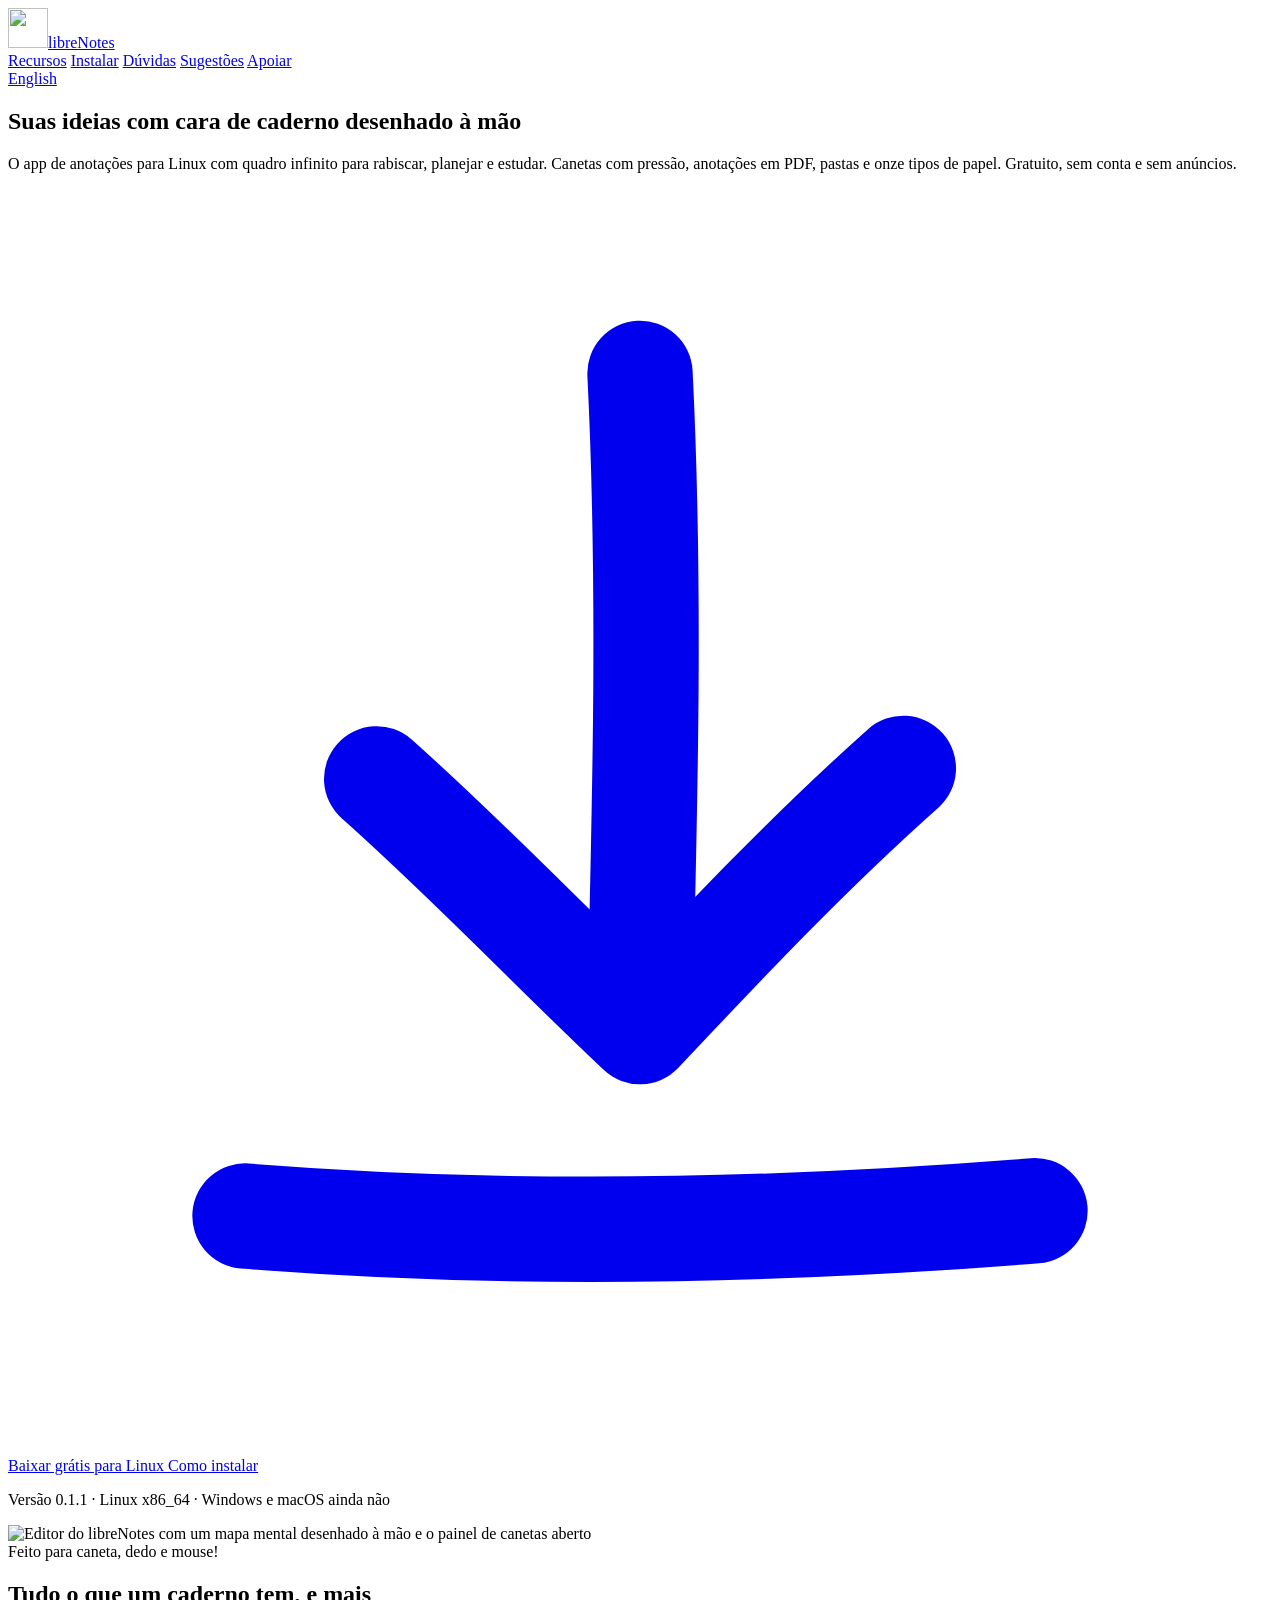
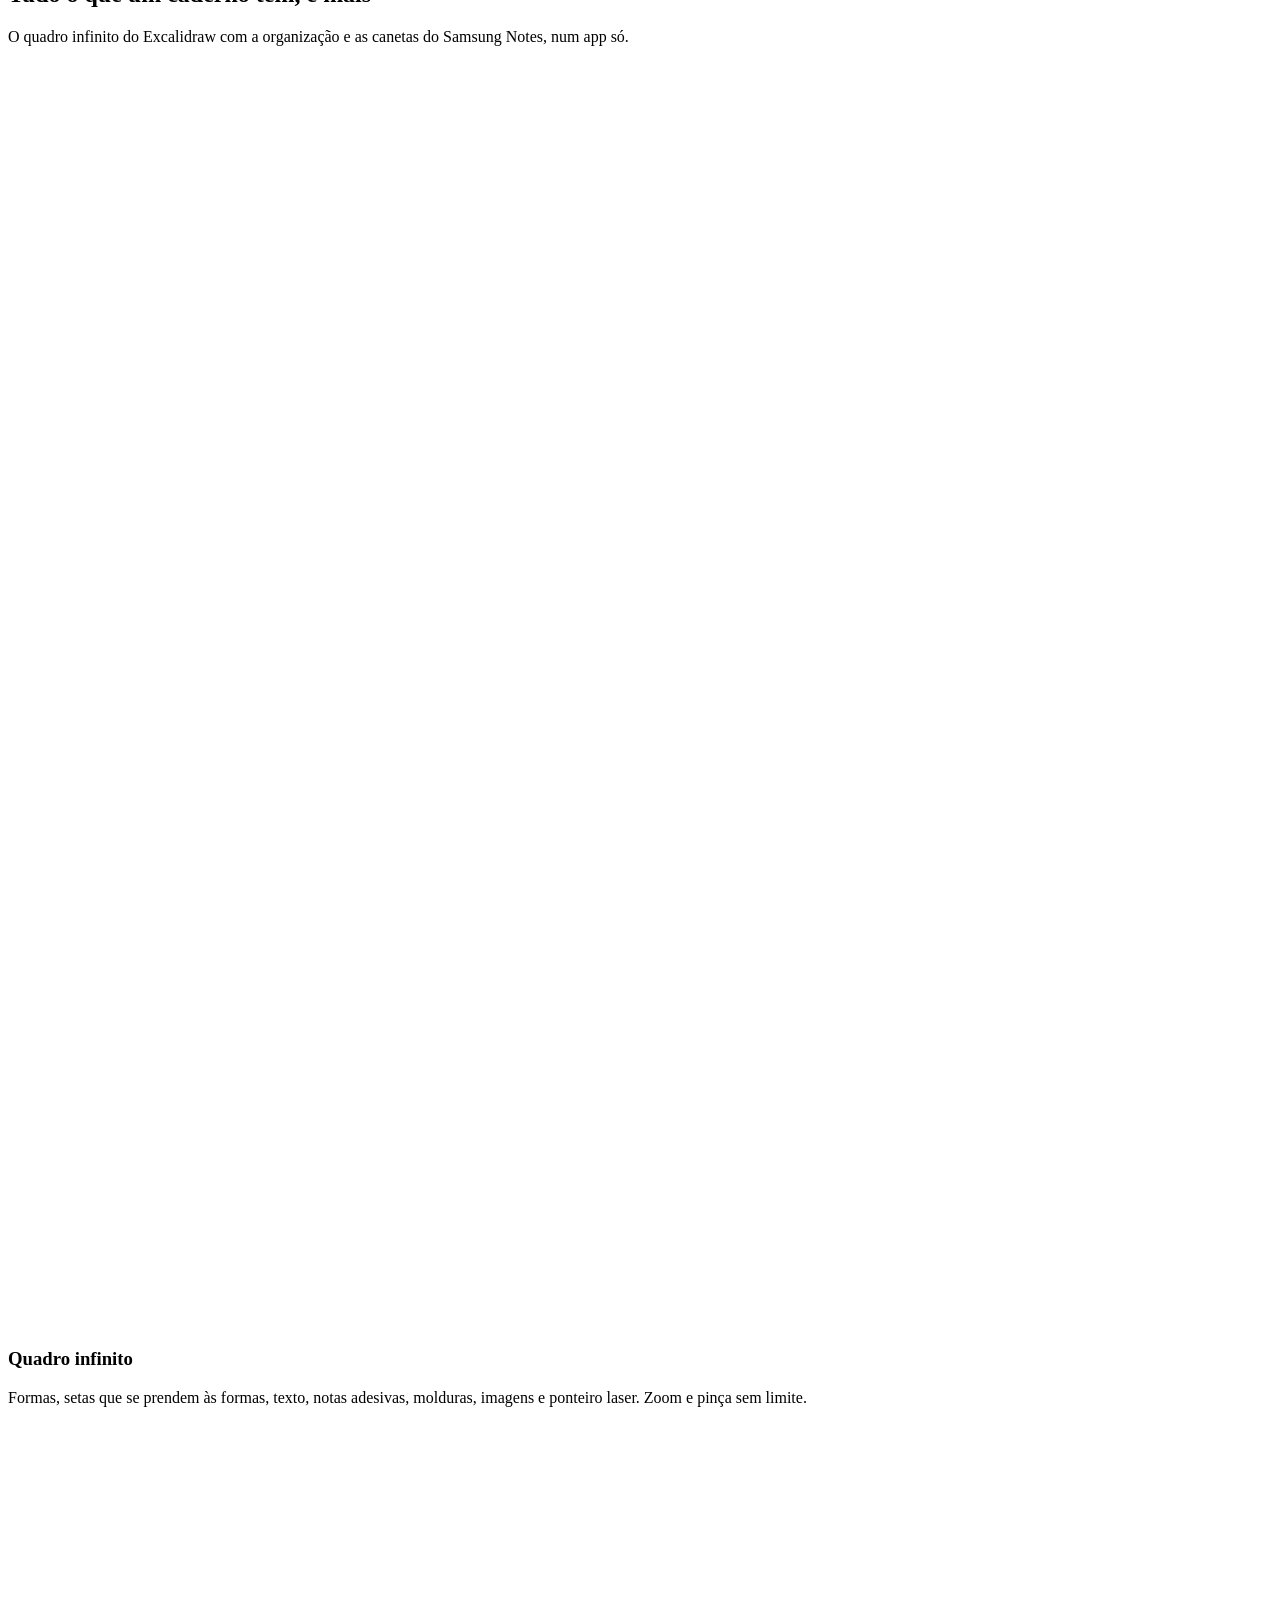
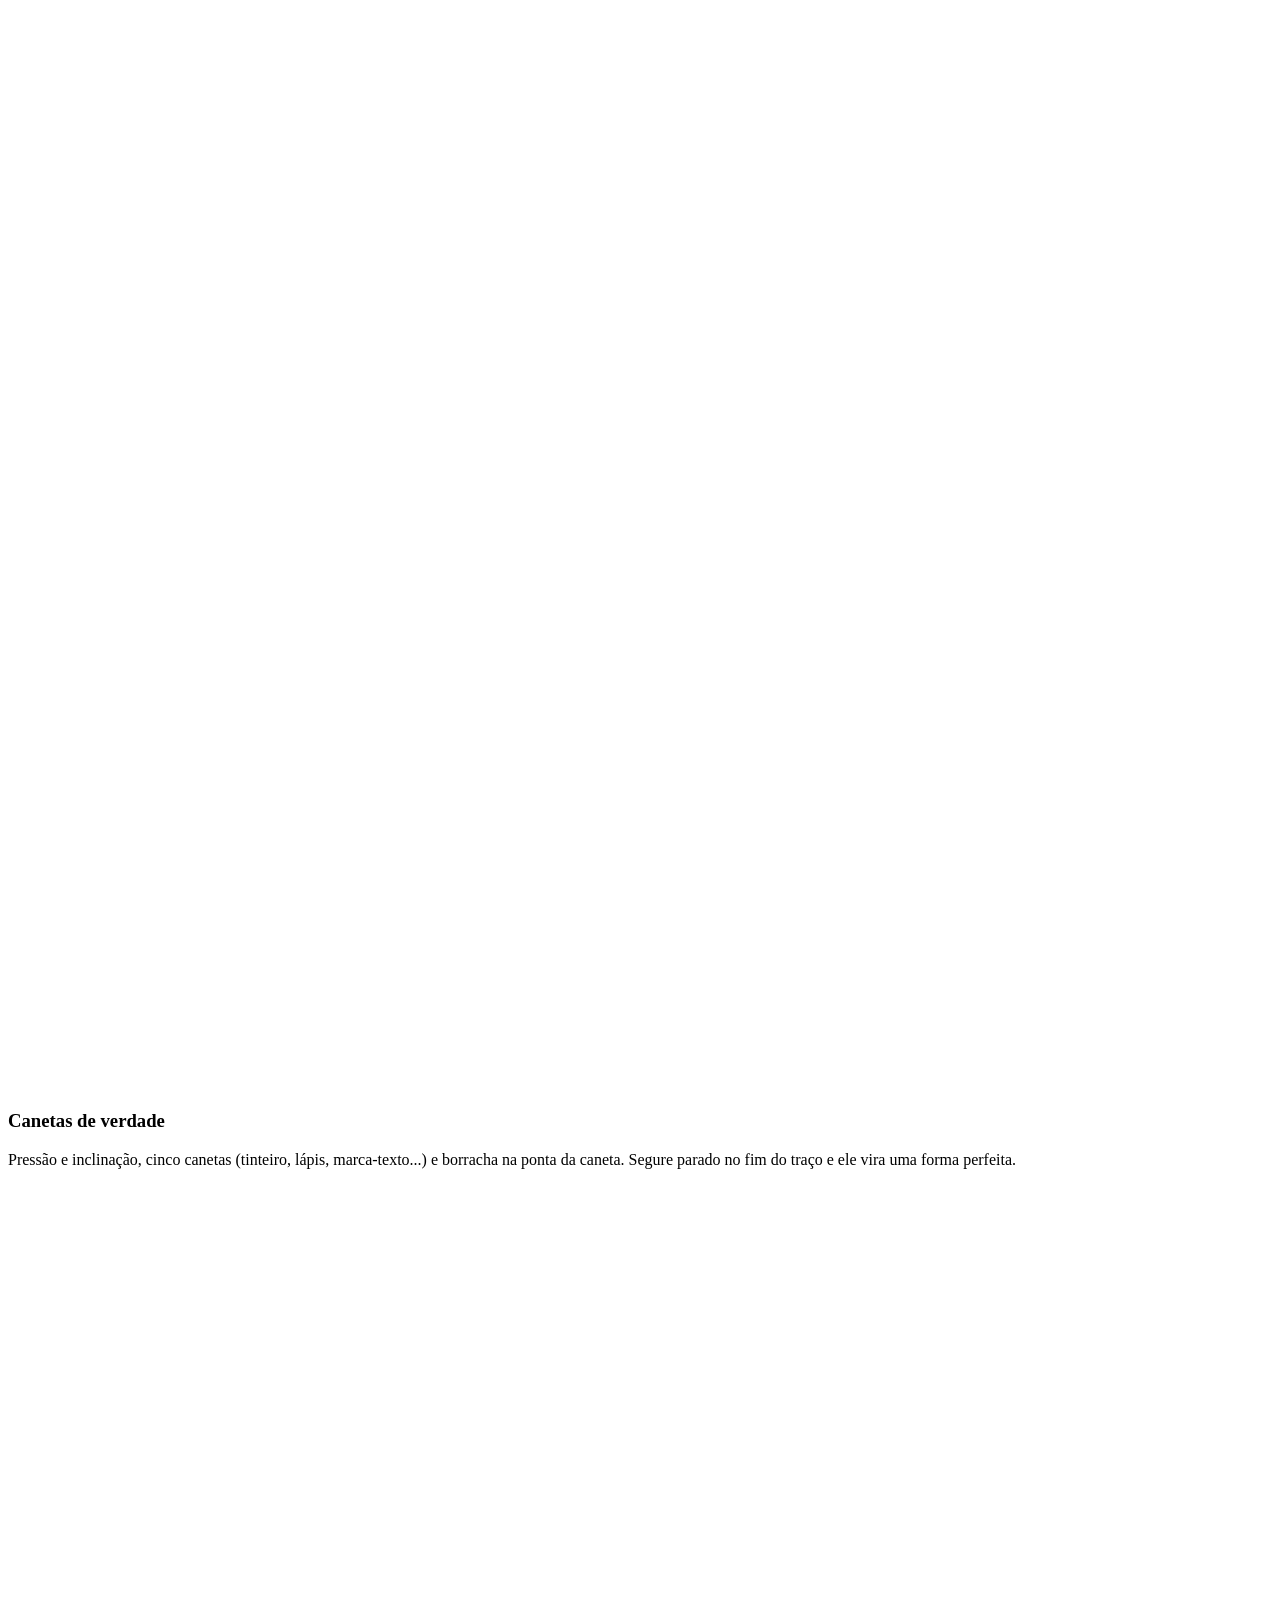
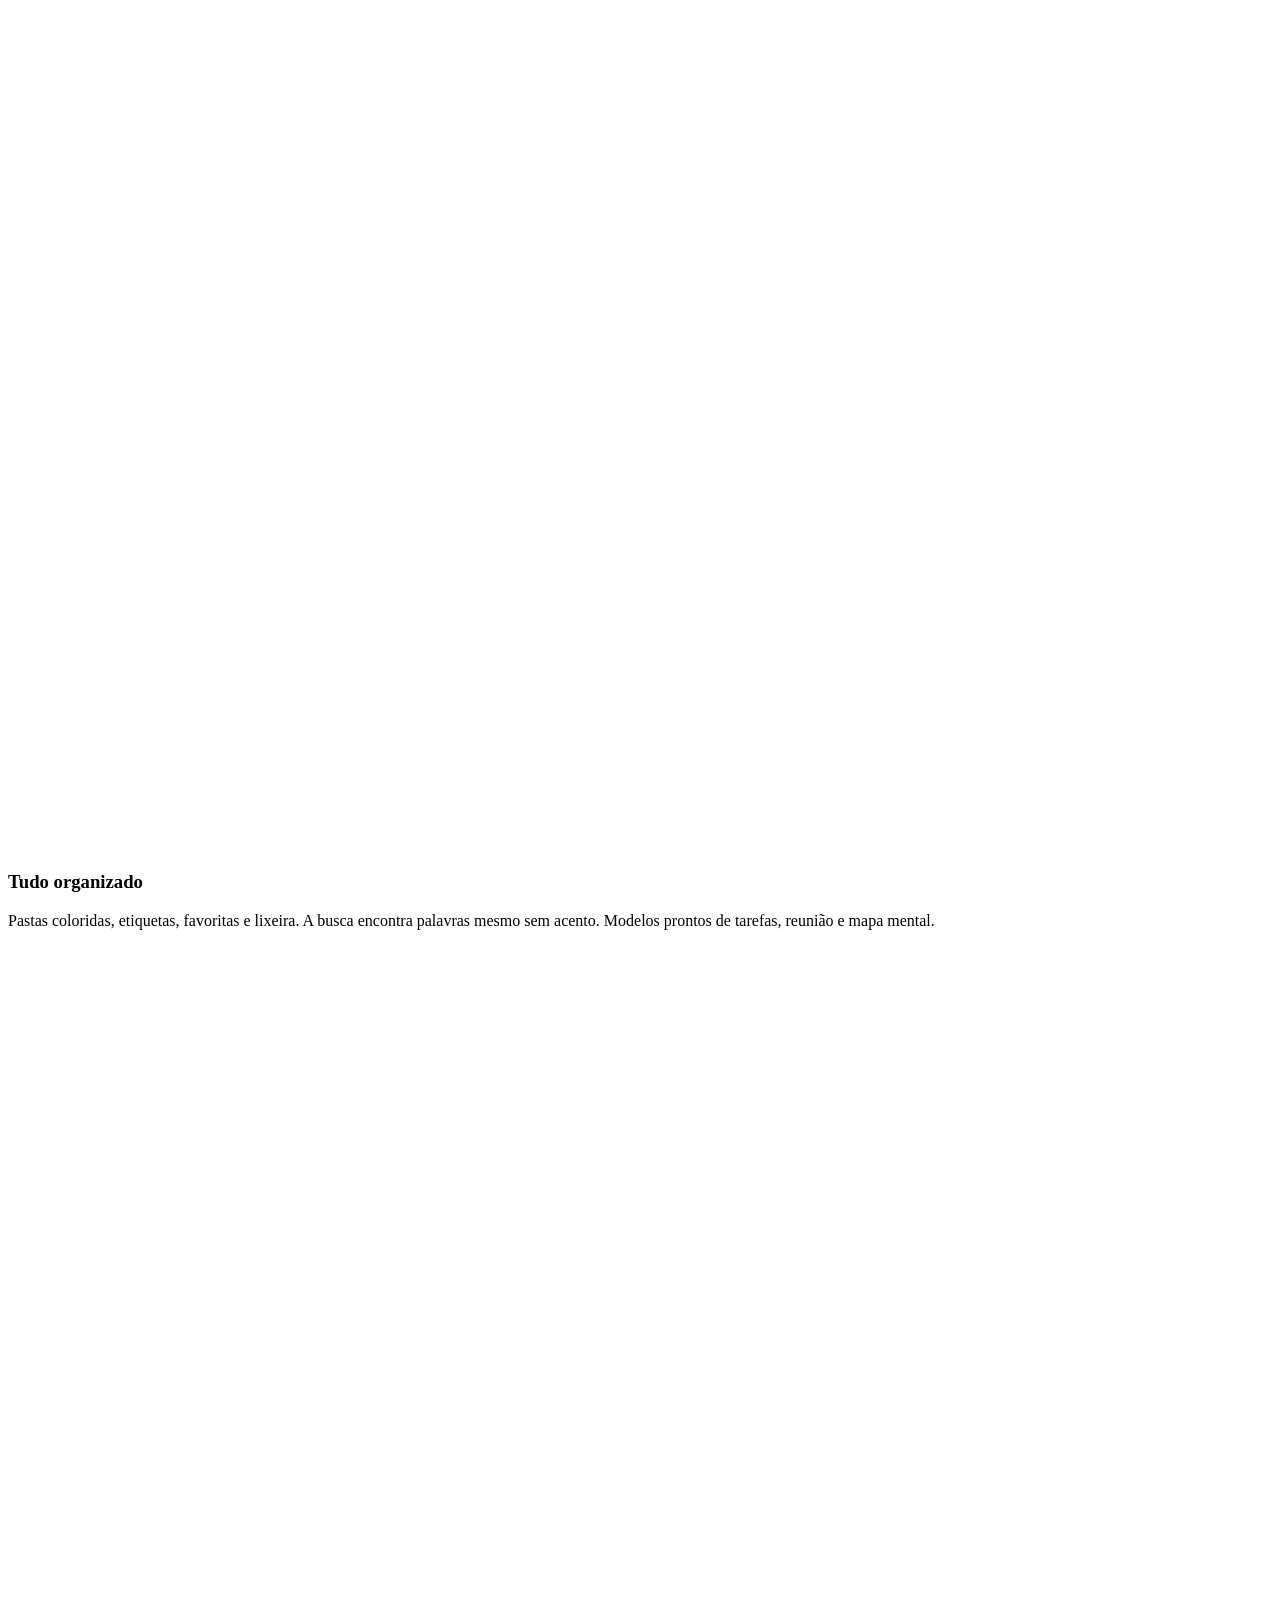
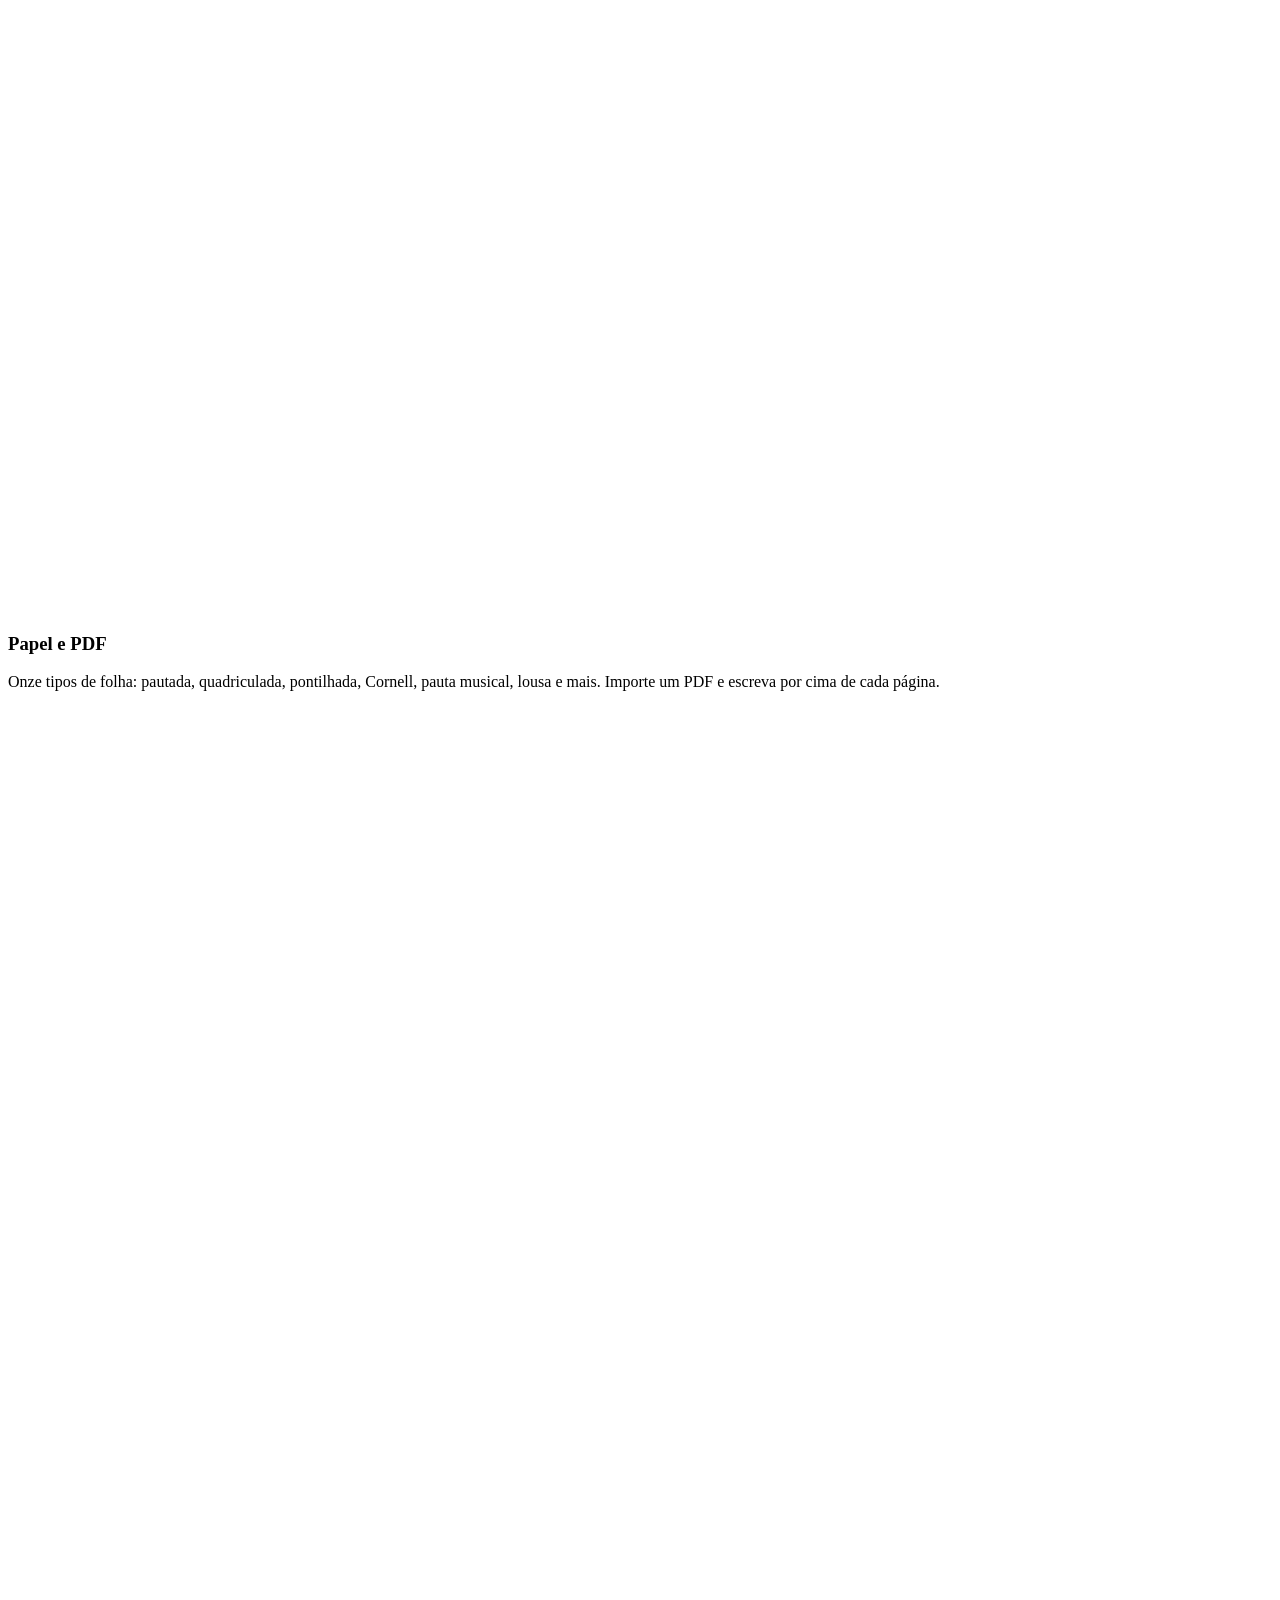
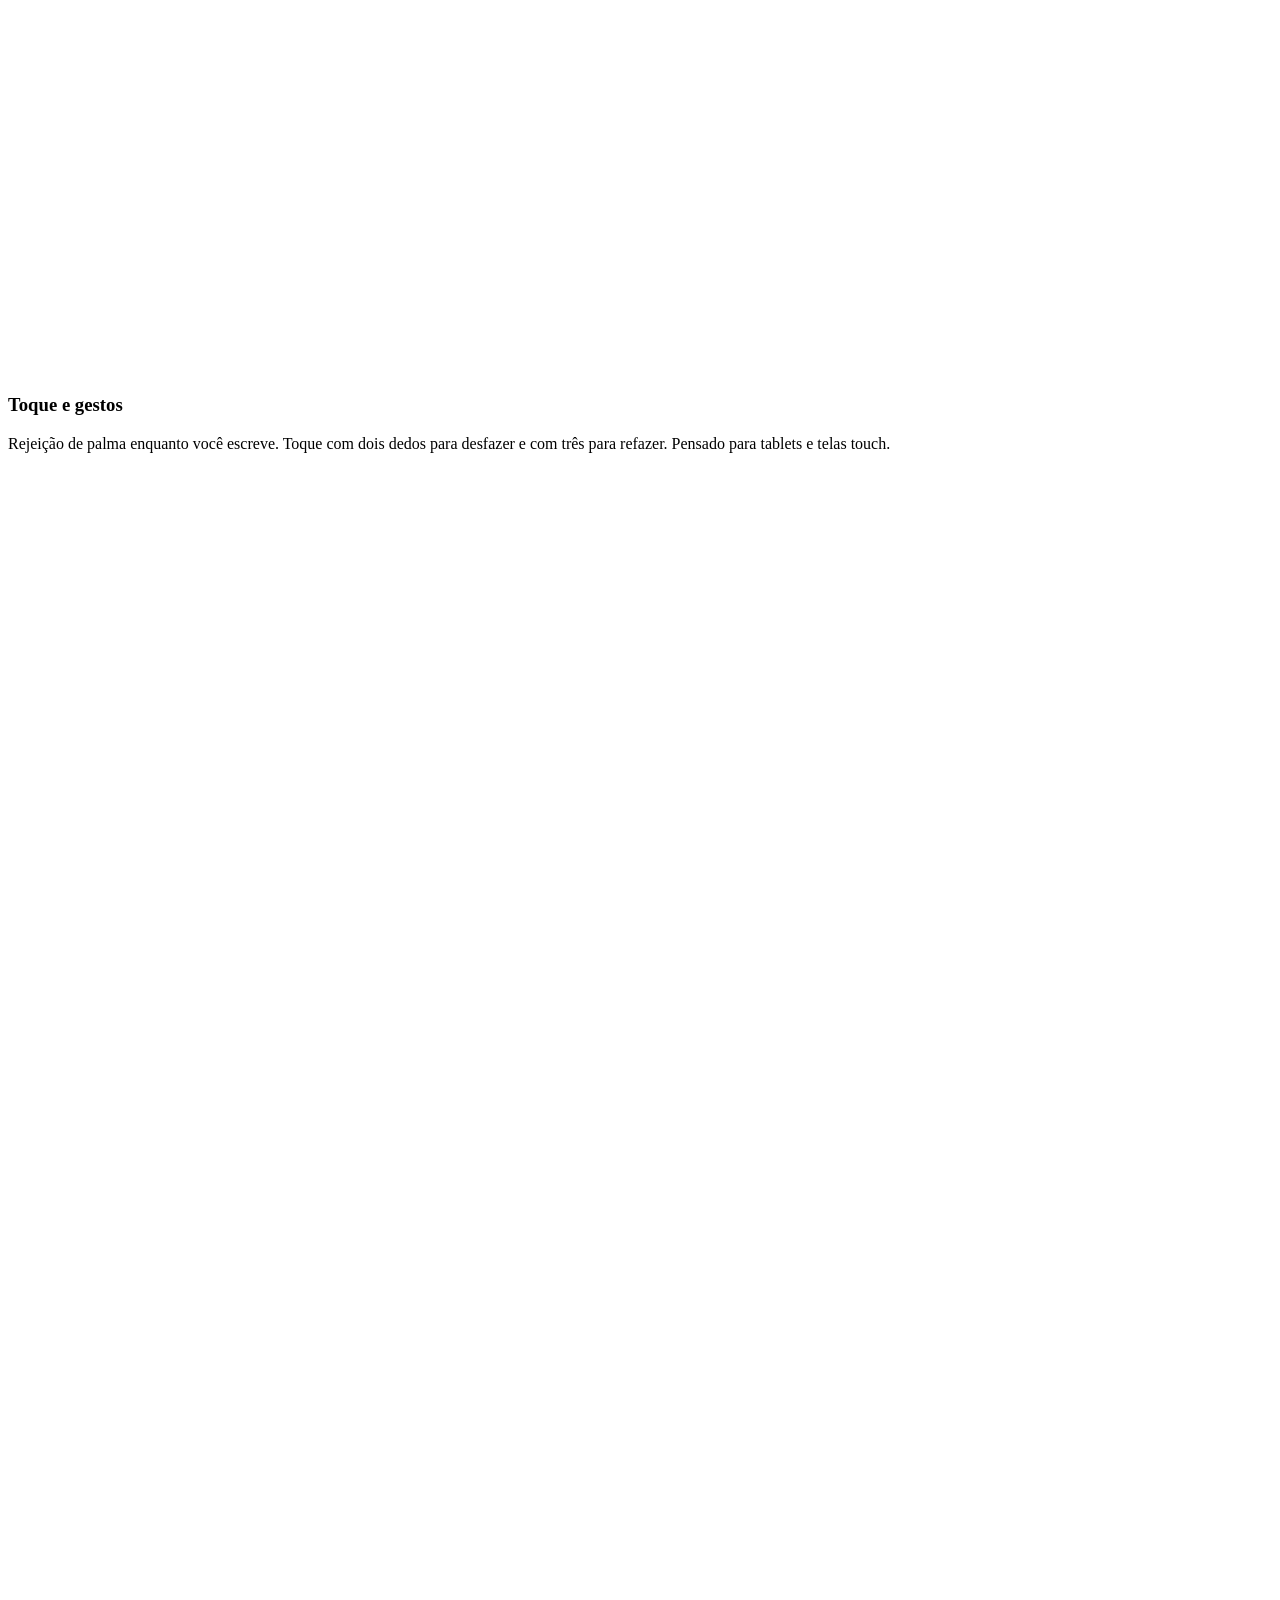
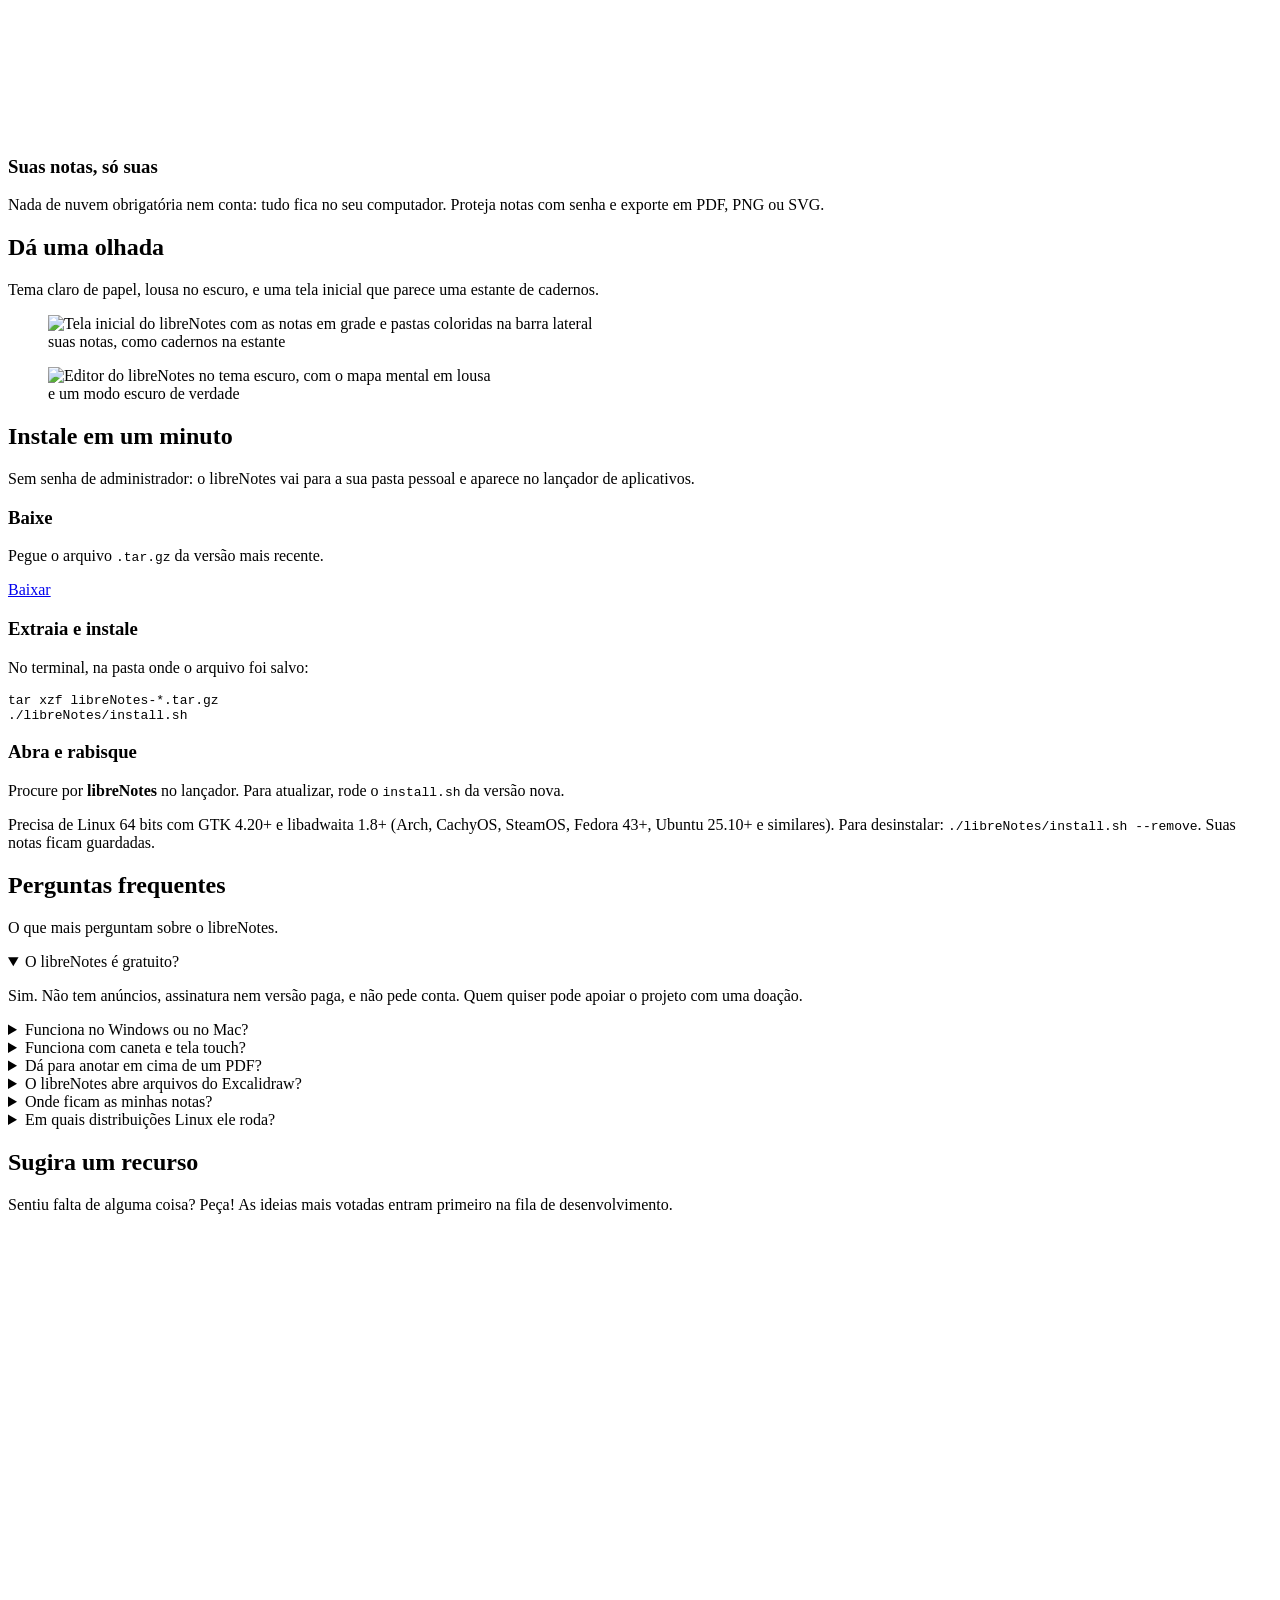
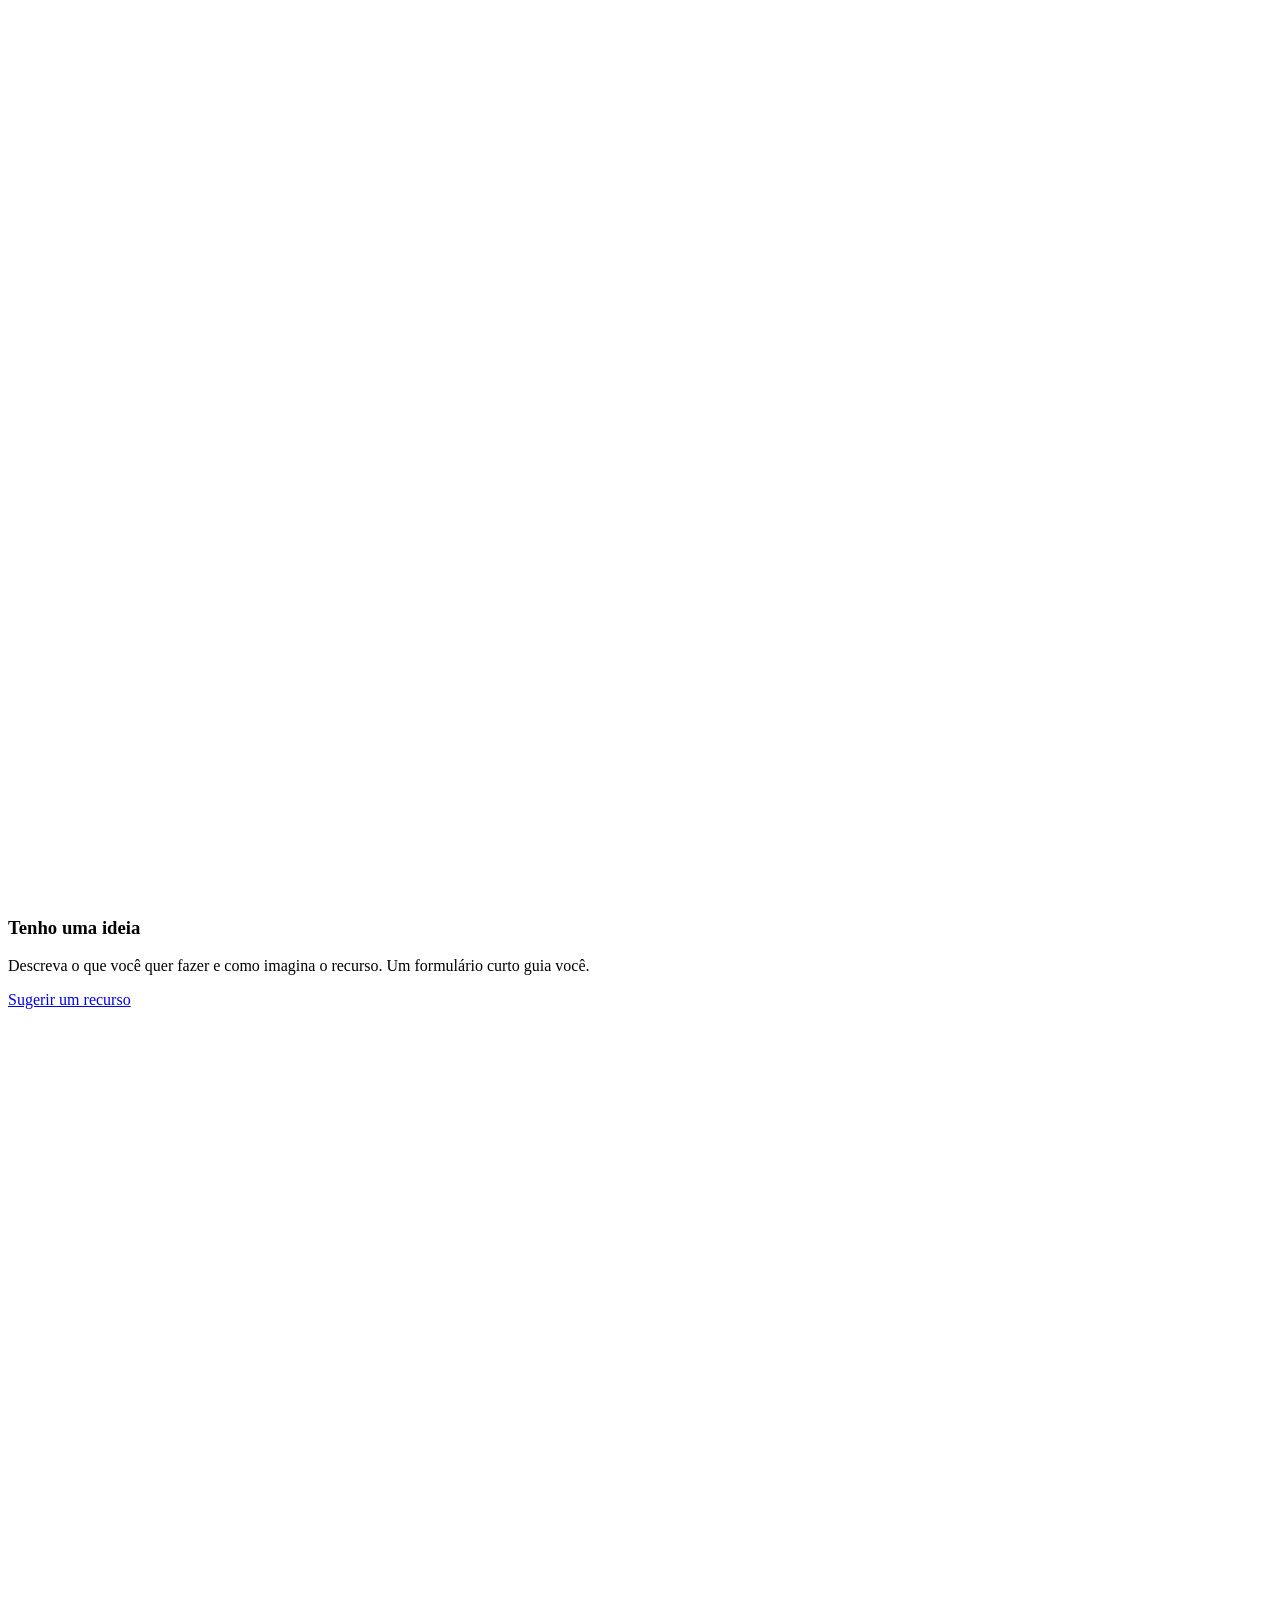
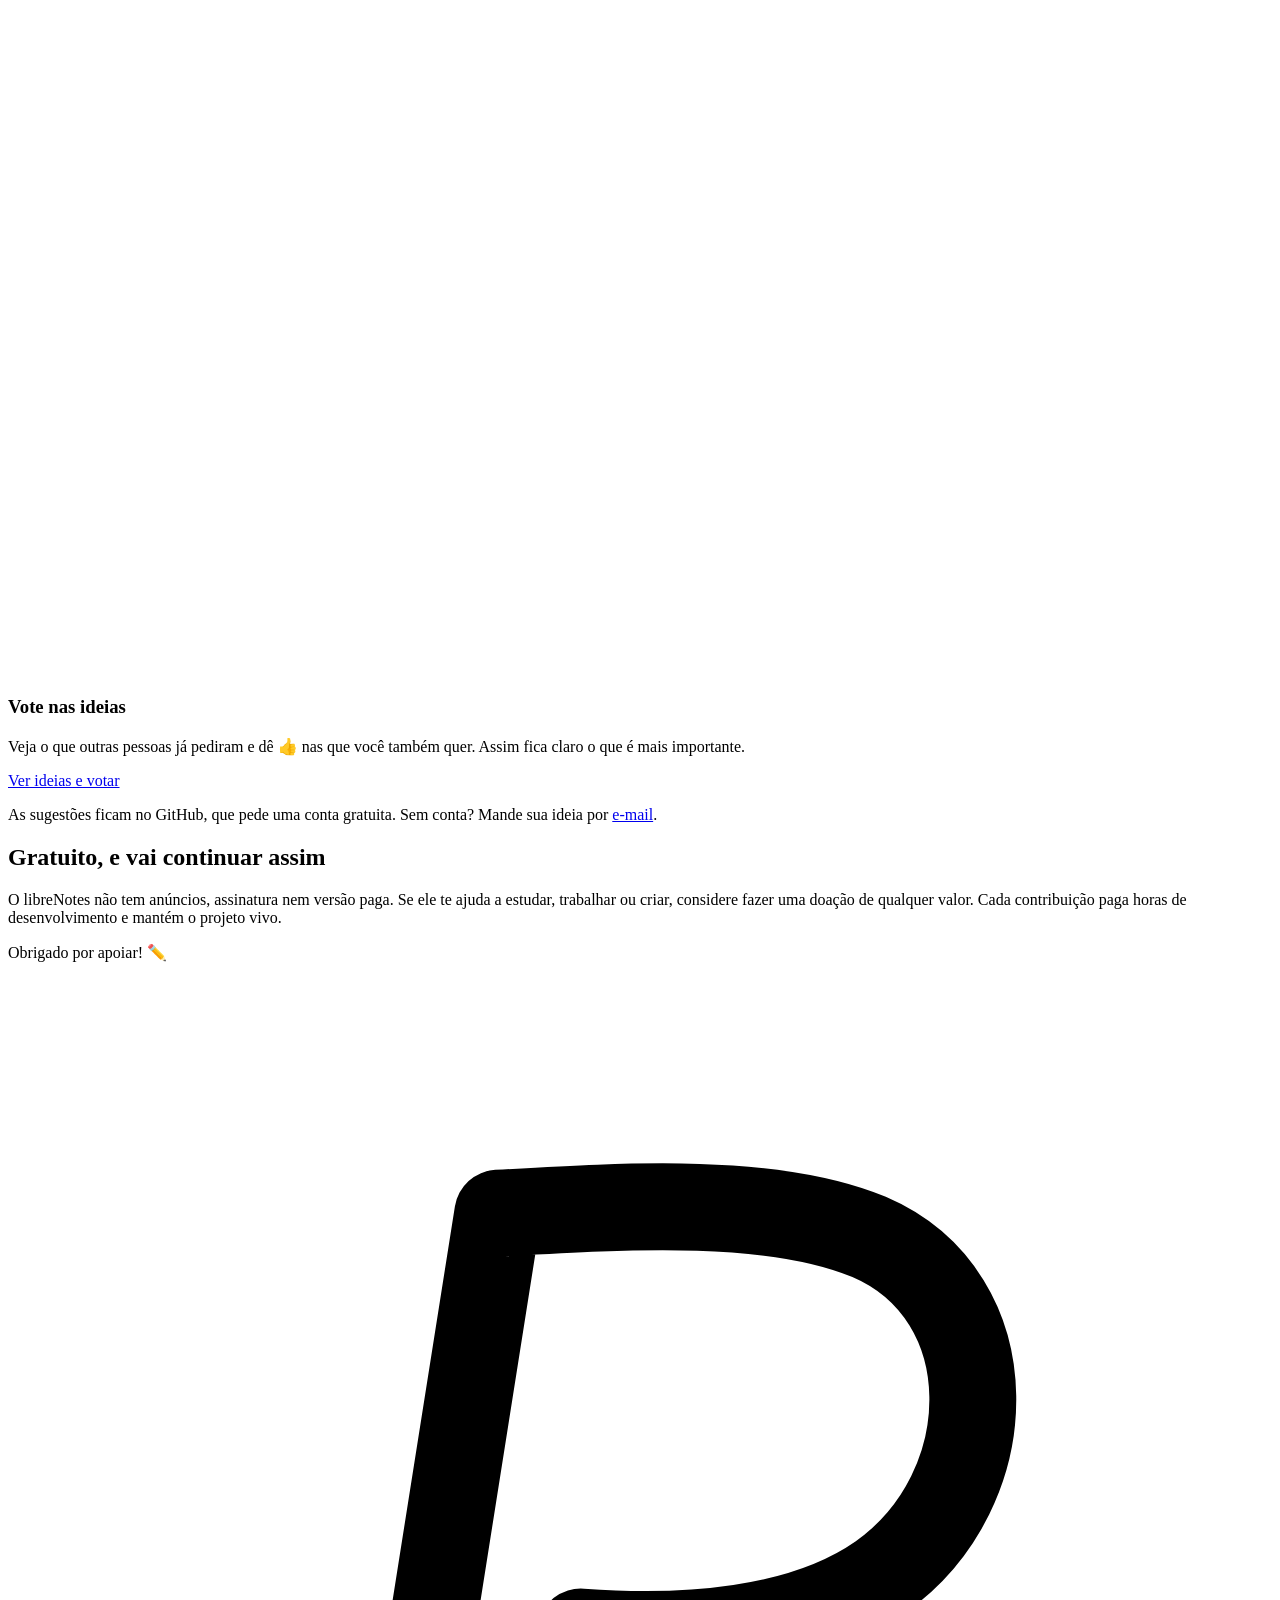
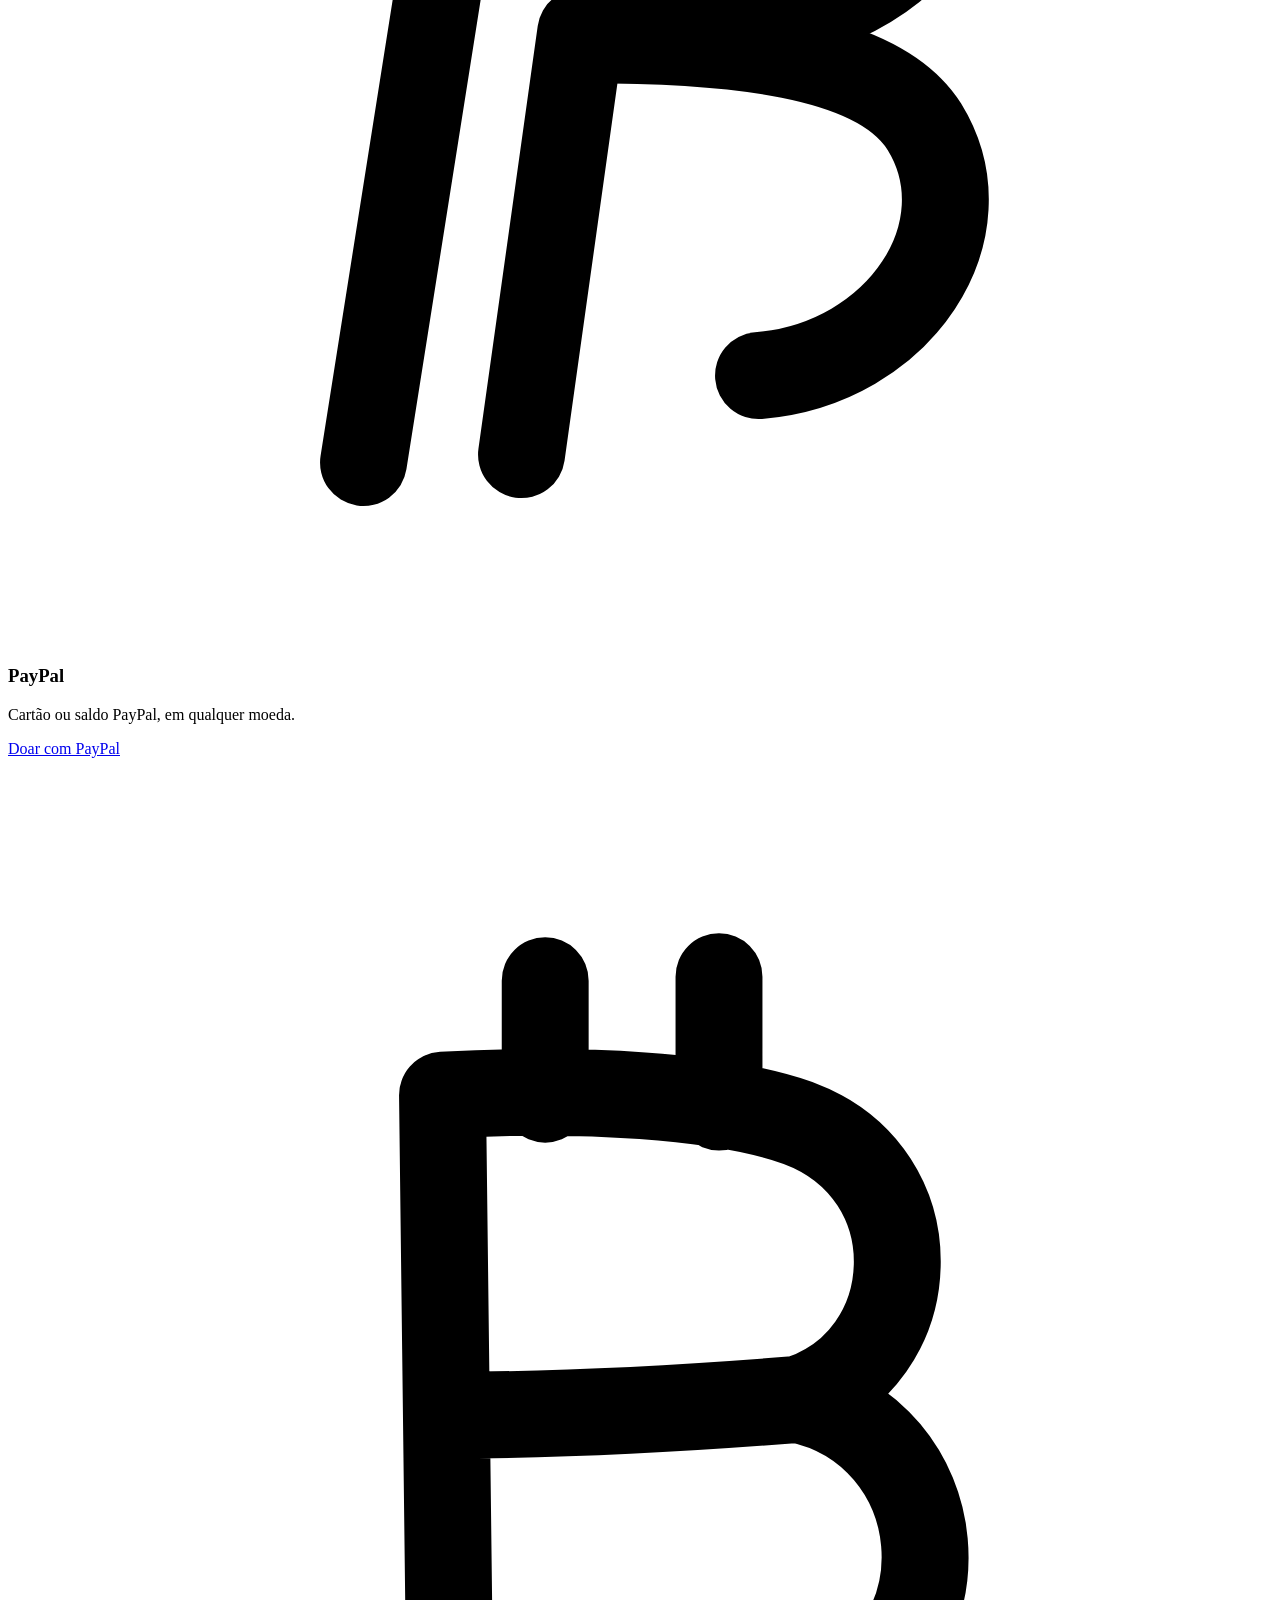
==== index.html @ 1d925f42 "Site na organização librenotesapp e apresentação Figma Interprise Co-Authored-By: Claude Opus 5.5 <n" ====
<!doctype html>
<html lang="pt-BR">
<head>
<meta charset="utf-8">
<meta name="viewport" content="width=device-width, initial-scale=1">
<title>libreNotes: app de anotações à mão grátis para Linux</title>
<meta name="description" content="Anotações com cara de caderno desenhado à mão para Linux: quadro infinito, canetas com pressão, anotações em PDF, pastas e 11 tipos de papel. Gratuito, sem conta e sem anúncios.">
<link rel="canonical" href="https://librenotesapp.github.io/">
<link rel="alternate" hreflang="pt-BR" href="https://librenotesapp.github.io/">
<link rel="alternate" hreflang="en" href="https://librenotesapp.github.io/en/">
<link rel="alternate" hreflang="x-default" href="https://librenotesapp.github.io/en/">
<meta name="robots" content="index, follow">
<meta name="author" content="Nangil Rodrigues">
<meta name="theme-color" content="#fdfbf6" media="(prefers-color-scheme: light)">
<meta name="theme-color" content="#23272a" media="(prefers-color-scheme: dark)">

<meta property="og:type" content="website">
<meta property="og:site_name" content="libreNotes">
<meta property="og:locale" content="pt_BR">
<meta property="og:locale:alternate" content="en_US">
<meta property="og:url" content="https://librenotesapp.github.io/">
<meta property="og:title" content="libreNotes: anotações desenhadas à mão, grátis para Linux">
<meta property="og:description" content="Quadro infinito, canetas com pressão, anotações em PDF, pastas e 11 tipos de papel. Gratuito, sem conta e sem anúncios.">
<meta property="og:image" content="https://librenotesapp.github.io/assets/img/og.jpg">
<meta property="og:image:width" content="1200">
<meta property="og:image:height" content="675">
<meta property="og:image:alt" content="Editor do libreNotes com um mapa mental desenhado à mão">
<meta name="twitter:card" content="summary_large_image">
<meta name="twitter:title" content="libreNotes: anotações desenhadas à mão, grátis para Linux">
<meta name="twitter:description" content="Quadro infinito, canetas com pressão, anotações em PDF e 11 tipos de papel. Gratuito.">
<meta name="twitter:image" content="https://librenotesapp.github.io/assets/img/og.jpg">

<link rel="icon" href="assets/img/icon.svg" type="image/svg+xml">
<link rel="preload" href="assets/fonts/Caveat.ttf" as="font" type="font/ttf" crossorigin>
<link rel="preload" href="assets/fonts/PatrickHand.ttf" as="font" type="font/ttf" crossorigin>
<link rel="stylesheet" href="assets/style.css">

<script type="application/ld+json">
{
  "@context": "https://schema.org",
  "@type": "SoftwareApplication",
  "name": "libreNotes",
  "description": "App de anotações com cara de caderno desenhado à mão para Linux: quadro infinito, canetas com pressão, anotações em PDF, pastas e 11 tipos de papel.",
  "url": "https://librenotesapp.github.io/",
  "applicationCategory": "ProductivityApplication",
  "applicationSubCategory": "Note-taking",
  "operatingSystem": "Linux",
  "softwareVersion": "0.1.1",
  "inLanguage": ["pt-BR", "en"],
  "downloadUrl": "https://github.com/librenotesapp/librenotesapp.github.io/releases/latest",
  "installUrl": "https://librenotesapp.github.io/#instalar",
  "screenshot": [
    "https://librenotesapp.github.io/assets/img/editor.webp",
    "https://librenotesapp.github.io/assets/img/home.webp",
    "https://librenotesapp.github.io/assets/img/editor-dark.webp"
  ],
  "image": "https://librenotesapp.github.io/assets/img/og.jpg",
  "isAccessibleForFree": true,
  "offers": { "@type": "Offer", "price": "0", "priceCurrency": "BRL" },
  "author": { "@type": "Person", "name": "Nangil Rodrigues" },
  "featureList": [
    "Quadro infinito com formas, setas e texto",
    "Canetas com pressão e inclinação",
    "Anotações sobre PDF",
    "Pastas, etiquetas e busca",
    "11 tipos de papel",
    "Rejeição de palma e gestos de toque",
    "Notas protegidas por senha",
    "Importa arquivos do Excalidraw"
  ]
}
</script>
<script type="application/ld+json">
{
  "@context": "https://schema.org",
  "@type": "FAQPage",
  "mainEntity": [
    { "@type": "Question", "name": "O libreNotes é gratuito?",
      "acceptedAnswer": { "@type": "Answer", "text": "Sim. Não tem anúncios, assinatura nem versão paga, e não pede conta. Quem quiser pode apoiar o projeto com uma doação." } },
    { "@type": "Question", "name": "Funciona no Windows ou no Mac?",
      "acceptedAnswer": { "@type": "Answer", "text": "Por enquanto, só no Linux (64 bits). Versões para Windows e macOS estão nos planos." } },
    { "@type": "Question", "name": "Funciona com caneta e tela touch?",
      "acceptedAnswer": { "@type": "Answer", "text": "Sim. Reconhece pressão e inclinação da caneta, a ponta de borracha e os botões laterais. Tem rejeição de palma e gestos de toque: dois dedos desfazem e três refazem." } },
    { "@type": "Question", "name": "Dá para anotar em cima de um PDF?",
      "acceptedAnswer": { "@type": "Answer", "text": "Sim. Ao importar um PDF, cada página vira uma folha travada para você escrever por cima. Depois é possível exportar em PDF, PNG ou SVG." } },
    { "@type": "Question", "name": "O libreNotes abre arquivos do Excalidraw?",
      "acceptedAnswer": { "@type": "Answer", "text": "Sim. Ele importa arquivos .excalidraw e bibliotecas .excalidrawlib. As notas são salvas no formato próprio .lnote." } },
    { "@type": "Question", "name": "Onde ficam as minhas notas?",
      "acceptedAnswer": { "@type": "Answer", "text": "No seu computador, na pasta ~/.local/share/librenotes. Nada vai para a nuvem sem você pedir, e notas podem ser protegidas com senha." } },
    { "@type": "Question", "name": "Em quais distribuições Linux ele roda?",
      "acceptedAnswer": { "@type": "Answer", "text": "Em distribuições com GTK 4.20 ou mais novo e libadwaita 1.8 ou mais nova, como Arch, CachyOS, SteamOS, Fedora 43+ e Ubuntu 25.10+." } }
  ]
}
</script>
</head>
<body>

<header>
  <div class="wrap">
    <a class="brand" href="./"><img src="assets/img/icon.svg" alt="" width="40" height="40">libreNotes</a>
    <nav aria-label="Seções">
      <a href="#recursos">Recursos</a>
      <a href="#instalar">Instalar</a>
      <a href="#perguntas">Dúvidas</a>
      <a href="#sugestoes">Sugestões</a>
      <a href="#apoiar">Apoiar</a>
    </nav>
    <a class="lang" href="en/" hreflang="en" lang="en">English</a>
  </div>
</header>

<main>
  <section class="hero">
    <div class="wrap">
      <div>
        <h1>Suas ideias com cara de <span class="hl">caderno</span> desenhado à mão</h1>
        <p class="lead">O app de anotações para Linux com quadro infinito para rabiscar, planejar e estudar. Canetas com pressão, anotações em PDF, pastas e onze tipos de papel. Gratuito, sem conta e sem anúncios.</p>
        <div class="cta">
          <a class="btn primary" href="https://github.com/librenotesapp/librenotesapp.github.io/releases/latest" id="download">
            <svg viewBox="0 0 24 24" fill="none" stroke="currentColor" stroke-width="2" stroke-linecap="round" stroke-linejoin="round" aria-hidden="true"><path d="M12 3.5c.2 4 .1 8 0 12M7 11.2c1.8 1.6 3.3 3.2 5 4.8 1.6-1.7 3.2-3.4 5-5M4.5 19.5c5 .4 10 .3 15-.1"/></svg>
            Baixar grátis para Linux
          </a>
          <a class="btn" href="#instalar">Como instalar</a>
        </div>
        <p class="meta">Versão <span id="version">0.1.1</span> · Linux x86_64 · Windows e macOS ainda não</p>
      </div>
      <div class="shot">
        <img src="assets/img/editor.webp" width="2560" height="1440" fetchpriority="high" alt="Editor do libreNotes com um mapa mental desenhado à mão e o painel de canetas aberto">
        <div class="sticky-note sketchy">Feito para caneta, dedo e mouse!</div>
      </div>
    </div>
  </section>

  <section id="recursos">
    <div class="wrap">
      <h2>Tudo o que um caderno tem, e mais</h2>
      <p class="sub">O quadro infinito do Excalidraw com a organização e as canetas do Samsung Notes, num app só.</p>
      <div class="features">
        <article class="feature sketchy">
          <svg viewBox="0 0 48 48" fill="none" stroke-width="2.4" stroke-linecap="round" stroke-linejoin="round" aria-hidden="true"><path d="M6 10c6-.4 12-.2 18 .2M6 10c.3 9 .2 18-.2 28 9 .3 18 .2 28-.2.2-6 .3-12 0-18"/><path d="M30 18c3-.8 6-3 9-6M33 7c2 .1 4.5 0 6.5.2.2 2 .1 4.3 0 6.3"/></svg>
          <h3>Quadro infinito</h3>
          <p>Formas, setas que se prendem às formas, texto, notas adesivas, molduras, imagens e ponteiro laser. Zoom e pinça sem limite.</p>
        </article>
        <article class="feature sketchy">
          <svg viewBox="0 0 48 48" fill="none" stroke-width="2.4" stroke-linecap="round" stroke-linejoin="round" aria-hidden="true"><path d="M30 8c3.5 2 7 5 10 8.6L18 38.5 9 40l1.5-9z"/><path d="M26 12.5c3.4 2.2 6.6 5 9.4 8.6M6 44c8-1 14 1 22-1"/></svg>
          <h3>Canetas de verdade</h3>
          <p>Pressão e inclinação, cinco canetas (tinteiro, lápis, marca-texto...) e borracha na ponta da caneta. Segure parado no fim do traço e ele vira uma forma perfeita.</p>
        </article>
        <article class="feature sketchy">
          <svg viewBox="0 0 48 48" fill="none" stroke-width="2.4" stroke-linecap="round" stroke-linejoin="round" aria-hidden="true"><path d="M5 13c.2-2 .1-3 1.5-3.2 4-.3 8 0 11.5.2 1.5 2.4 2.5 3.4 4 4 7 .2 14 0 20.4.4.4 7 .3 14 0 24-12 .5-25 .4-37 0-.6-8-.6-17-.4-25.4z"/><path d="M14 27c6 .2 13 .1 20-.2"/></svg>
          <h3>Tudo organizado</h3>
          <p>Pastas coloridas, etiquetas, favoritas e lixeira. A busca encontra palavras mesmo sem acento. Modelos prontos de tarefas, reunião e mapa mental.</p>
        </article>
        <article class="feature sketchy">
          <svg viewBox="0 0 48 48" fill="none" stroke-width="2.4" stroke-linecap="round" stroke-linejoin="round" aria-hidden="true"><path d="M10 5c9.5.4 19 .3 28-.2.6 13 .5 25.5 0 38.4-9.5.4-19 .3-28-.2-.4-13-.4-25.6 0-38z"/><path d="M16 14c5.5.3 11 .2 16.5-.2M16 21c5.5.2 11 .1 16.5-.1M16 28c5.5.3 11 .1 16.5-.2M16 35c3.5.1 7 0 10-.1"/></svg>
          <h3>Papel e PDF</h3>
          <p>Onze tipos de folha: pautada, quadriculada, pontilhada, Cornell, pauta musical, lousa e mais. Importe um PDF e escreva por cima de cada página.</p>
        </article>
        <article class="feature sketchy">
          <svg viewBox="0 0 48 48" fill="none" stroke-width="2.4" stroke-linecap="round" stroke-linejoin="round" aria-hidden="true"><path d="M18 24V9.5c0-3.5 5-3.4 5 0V22m0-3c0-3.3 5-3.2 5 0v4m0-1.6c0-3.2 5-3 5 .2v3.4m0-1.4c0-3 4.6-2.8 4.6.4 0 7-1 13-8 15.8-6 2.2-11 .5-14.6-4.6L10 29c-1.8-3 1.6-5.4 4-3.3L18 30"/></svg>
          <h3>Toque e gestos</h3>
          <p>Rejeição de palma enquanto você escreve. Toque com dois dedos para desfazer e com três para refazer. Pensado para tablets e telas touch.</p>
        </article>
        <article class="feature sketchy">
          <svg viewBox="0 0 48 48" fill="none" stroke-width="2.4" stroke-linecap="round" stroke-linejoin="round" aria-hidden="true"><path d="M12 21c-.2-5 2-10.5 12-11 9.6.2 12 5.4 12 11"/><path d="M8.5 21.4c10.5-.5 20.5-.4 31 .2.4 7 .3 13.5-.2 20-10 .4-20.4.3-30.6-.1-.5-6.6-.5-13.4-.2-20.1z"/><path d="M24 29c.1 2 0 4-.1 5.6"/></svg>
          <h3>Suas notas, só suas</h3>
          <p>Nada de nuvem obrigatória nem conta: tudo fica no seu computador. Proteja notas com senha e exporte em PDF, PNG ou SVG.</p>
        </article>
      </div>
    </div>
  </section>

  <section>
    <div class="wrap">
      <h2>Dá uma olhada</h2>
      <p class="sub">Tema claro de papel, lousa no escuro, e uma tela inicial que parece uma estante de cadernos.</p>
      <div class="gallery">
        <figure>
          <img src="assets/img/home.webp" width="2560" height="1440" loading="lazy" alt="Tela inicial do libreNotes com as notas em grade e pastas coloridas na barra lateral">
          <figcaption>suas notas, como cadernos na estante</figcaption>
        </figure>
        <div class="stack">
          <figure>
            <img src="assets/img/editor-dark.webp" width="2560" height="1440" loading="lazy" alt="Editor do libreNotes no tema escuro, com o mapa mental em lousa">
            <figcaption>e um modo escuro de verdade</figcaption>
          </figure>
        </div>
      </div>
    </div>
  </section>

  <section id="instalar">
    <div class="wrap">
      <h2>Instale em um minuto</h2>
      <p class="sub">Sem senha de administrador: o libreNotes vai para a sua pasta pessoal e aparece no lançador de aplicativos.</p>
      <div class="install">
        <div class="step sketchy">
          <h3>Baixe</h3>
          <p>Pegue o arquivo <code>.tar.gz</code> da versão mais recente.</p>
          <a class="btn small primary" href="https://github.com/librenotesapp/librenotesapp.github.io/releases/latest">Baixar</a>
        </div>
        <div class="step sketchy">
          <h3>Extraia e instale</h3>
          <p>No terminal, na pasta onde o arquivo foi salvo:</p>
          <pre>tar xzf libreNotes-*.tar.gz
./libreNotes/install.sh</pre>
        </div>
        <div class="step sketchy">
          <h3>Abra e rabisque</h3>
          <p>Procure por <strong>libreNotes</strong> no lançador. Para atualizar, rode o <code>install.sh</code> da versão nova.</p>
        </div>
      </div>
      <p class="req">Precisa de Linux 64 bits com GTK 4.20+ e libadwaita 1.8+ (Arch, CachyOS, SteamOS, Fedora 43+, Ubuntu 25.10+ e similares). Para desinstalar: <code>./libreNotes/install.sh --remove</code>. Suas notas ficam guardadas.</p>
    </div>
  </section>

  <section id="perguntas">
    <div class="wrap">
      <h2>Perguntas frequentes</h2>
      <p class="sub">O que mais perguntam sobre o libreNotes.</p>
      <div class="faq">
        <details class="sketchy" open>
          <summary>O libreNotes é gratuito?</summary>
          <p>Sim. Não tem anúncios, assinatura nem versão paga, e não pede conta. Quem quiser pode apoiar o projeto com uma doação.</p>
        </details>
        <details class="sketchy">
          <summary>Funciona no Windows ou no Mac?</summary>
          <p>Por enquanto, só no Linux (64 bits). Versões para Windows e macOS estão nos planos.</p>
        </details>
        <details class="sketchy">
          <summary>Funciona com caneta e tela touch?</summary>
          <p>Sim. Reconhece pressão e inclinação da caneta, a ponta de borracha e os botões laterais. Tem rejeição de palma e gestos de toque: dois dedos desfazem e três refazem.</p>
        </details>
        <details class="sketchy">
          <summary>Dá para anotar em cima de um PDF?</summary>
          <p>Sim. Ao importar um PDF, cada página vira uma folha travada para você escrever por cima. Depois é possível exportar em PDF, PNG ou SVG.</p>
        </details>
        <details class="sketchy">
          <summary>O libreNotes abre arquivos do Excalidraw?</summary>
          <p>Sim. Ele importa arquivos <code>.excalidraw</code> e bibliotecas <code>.excalidrawlib</code>. As notas são salvas no formato próprio <code>.lnote</code>.</p>
        </details>
        <details class="sketchy">
          <summary>Onde ficam as minhas notas?</summary>
          <p>No seu computador, na pasta <code>~/.local/share/librenotes</code>. Nada vai para a nuvem sem você pedir, e notas podem ser protegidas com senha.</p>
        </details>
        <details class="sketchy">
          <summary>Em quais distribuições Linux ele roda?</summary>
          <p>Em distribuições com GTK 4.20 ou mais novo e libadwaita 1.8 ou mais nova, como Arch, CachyOS, SteamOS, Fedora 43+ e Ubuntu 25.10+.</p>
        </details>
      </div>
    </div>
  </section>

  <section id="sugestoes">
    <div class="wrap">
      <h2>Sugira um recurso</h2>
      <p class="sub">Sentiu falta de alguma coisa? Peça! As ideias mais votadas entram primeiro na fila de desenvolvimento.</p>
      <div class="ideas">
        <div class="idea sketchy">
          <svg viewBox="0 0 48 48" fill="none" stroke-width="2.4" stroke-linecap="round" stroke-linejoin="round" aria-hidden="true"><path d="M24 6c-8 .2-13 6-12.6 12.6.3 5 3.6 7.6 5.6 10.6 1 1.6 1.2 3.4 1.2 5.4 3.8.2 7.6.2 11.6-.1 0-2 .4-3.8 1.4-5.3 2-3 5.3-5.6 5.4-10.8C36.8 11.8 31.6 5.8 24 6z"/><path d="M19 39.5c3.4.3 6.8.3 10-.1M20.5 44c2.4.2 4.6.2 7-.1M24 14c-3 .2-5 2.4-5.2 5"/></svg>
          <h3>Tenho uma ideia</h3>
          <p>Descreva o que você quer fazer e como imagina o recurso. Um formulário curto guia você.</p>
          <a class="btn primary" href="https://github.com/librenotesapp/librenotesapp.github.io/discussions/new?category=ideas" target="_blank" rel="noopener">Sugerir um recurso</a>
        </div>
        <div class="idea sketchy">
          <svg viewBox="0 0 48 48" fill="none" stroke-width="2.4" stroke-linecap="round" stroke-linejoin="round" aria-hidden="true"><path d="M14 40.5c-2.6.2-4.4-.3-4.6-2.6-.3-4.6-.3-9.6 0-14.4.2-2 2-2.4 4.6-2.3M14 21.5c3-3.6 6-8 7.6-13.6 1.2-2.8 5.4-1.6 5 2.4-.3 2.8-1.2 5.6-2 8.4 4.4-.2 8.6-.3 12.6.1 2.6.3 3.6 2.6 2.8 4.8L36.4 37c-.8 2.4-2.6 3.6-5 3.6-5.8.1-11.6.1-17.4-.1z"/></svg>
          <h3>Vote nas ideias</h3>
          <p>Veja o que outras pessoas já pediram e dê 👍 nas que você também quer. Assim fica claro o que é mais importante.</p>
          <a class="btn" href="https://github.com/librenotesapp/librenotesapp.github.io/discussions/categories/ideas?discussions_q=category%3AIdeas+sort%3Atop" target="_blank" rel="noopener">Ver ideias e votar</a>
        </div>
      </div>
      <p class="req">As sugestões ficam no GitHub, que pede uma conta gratuita. Sem conta? Mande sua ideia por <a href="mailto:nangil@gmail.com?subject=Sugest%C3%A3o%20para%20o%20libreNotes">e-mail</a>.</p>
    </div>
  </section>

  <section id="apoiar">
    <div class="wrap">
      <div class="support sketchy">
        <div class="grid">
          <div>
            <h2>Gratuito, e vai continuar assim</h2>
            <p>O libreNotes não tem anúncios, assinatura nem versão paga. Se ele te ajuda a estudar, trabalhar ou criar, considere fazer uma doação de qualquer valor. Cada contribuição paga horas de desenvolvimento e mantém o projeto vivo.</p>
            <p>Obrigado por apoiar! ✏️</p>
          </div>
          <div style="display:grid;gap:22px">
            <div class="donate sketchy">
              <h3>
                <svg viewBox="0 0 32 32" fill="none" stroke="currentColor" stroke-width="2.2" stroke-linecap="round" stroke-linejoin="round" aria-hidden="true"><path d="M9 27l3.4-21.5c3.4-.2 7-.4 9.4.6 3.5 1.5 3.4 6.4.3 8.6-2 1.4-5 1.6-7.6 1.4L13 26.8"/><path d="M14.6 16.3c3.6 0 7.4.3 8.6 2.2 1.6 2.6-.6 6-4.2 6.3"/></svg>
                PayPal
              </h3>
              <p>Cartão ou saldo PayPal, em qualquer moeda.</p>
              <a class="btn primary" href="https://www.paypal.com/donate/?business=nangil%40gmail.com&amp;currency_code=BRL&amp;item_name=Doa%C3%A7%C3%A3o+libreNotes" target="_blank" rel="noopener">Doar com PayPal</a>
            </div>
            <div class="donate sketchy">
              <h3>
                <svg viewBox="0 0 32 32" fill="none" stroke="currentColor" stroke-width="2.2" stroke-linecap="round" stroke-linejoin="round" aria-hidden="true"><path d="M11 7.5c3.5-.2 7 0 9 .7 3.5 1.3 3.2 6 0 7 3.8.8 4.6 6.2.4 7.9-2.5 1-6 .9-9.4.8M11 7.5l.2 16.4M11.1 15.6c3 0 6.4-.2 8.9-.4M13.6 4.6v3M18 4.5v3.3M13.6 24.2v3M18 24v3.3"/></svg>
                Bitcoin
              </h3>
              <p>Escaneie o QR code ou copie o endereço.</p>
              <div class="btc">
                <img class="qr" src="assets/img/btc-qr.svg" width="132" height="132" alt="QR code do endereço Bitcoin para doação">
                <div>
                  <div class="addr" id="btc-addr">bc1q9klu7dzt9xdlw5a66kqknsm7a83pz39yf5nthp</div>
                  <button class="btn small" type="button" id="copy-btc">Copiar endereço</button><span class="copied" id="copied" role="status">copiado!</span>
                </div>
              </div>
            </div>
          </div>
        </div>
      </div>
    </div>
  </section>
</main>

<footer>
  <div class="wrap">
    libreNotes · feito com <span class="heart">♥</span> por Nangil Rodrigues ·
    <a href="https://github.com/librenotesapp/librenotesapp.github.io/releases">todas as versões</a> ·
    <a href="en/" hreflang="en" lang="en">English</a>
  </div>
</footer>

<script src="assets/site.js" defer></script>
</body>
</html>
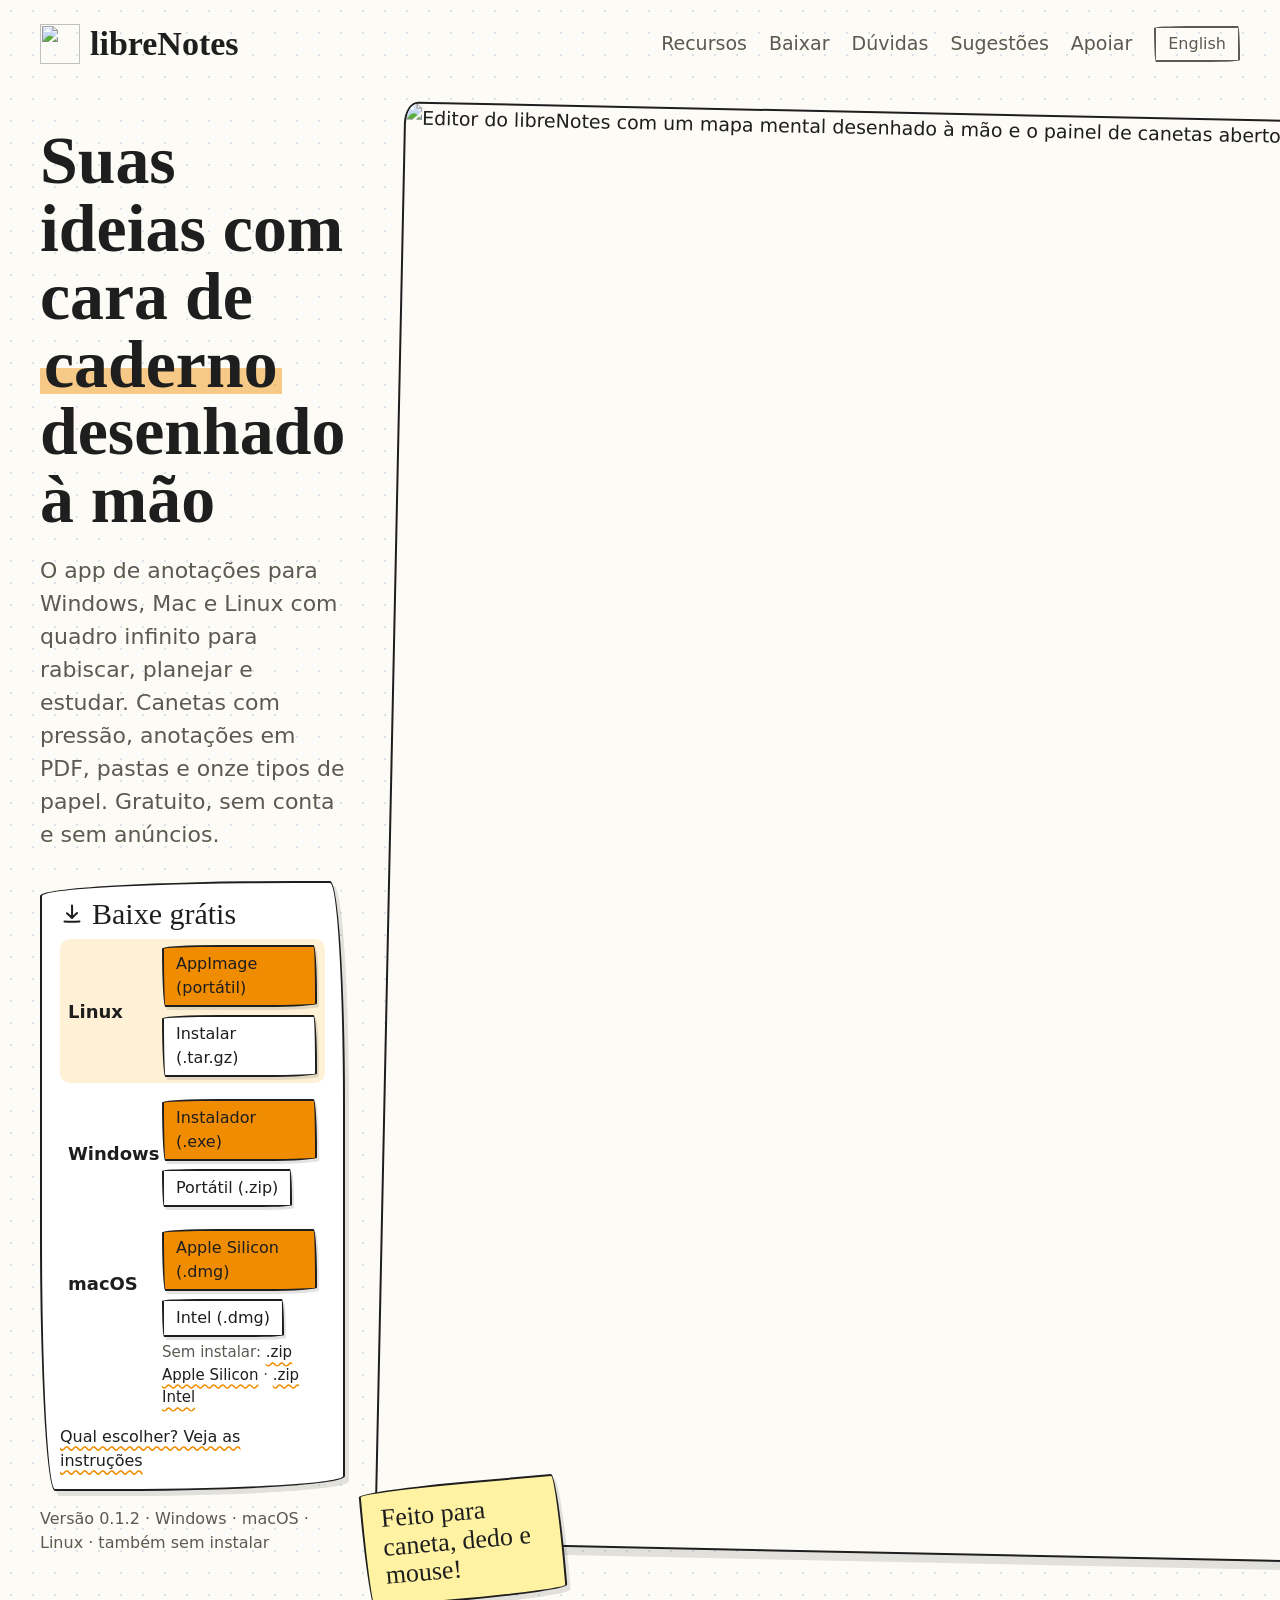
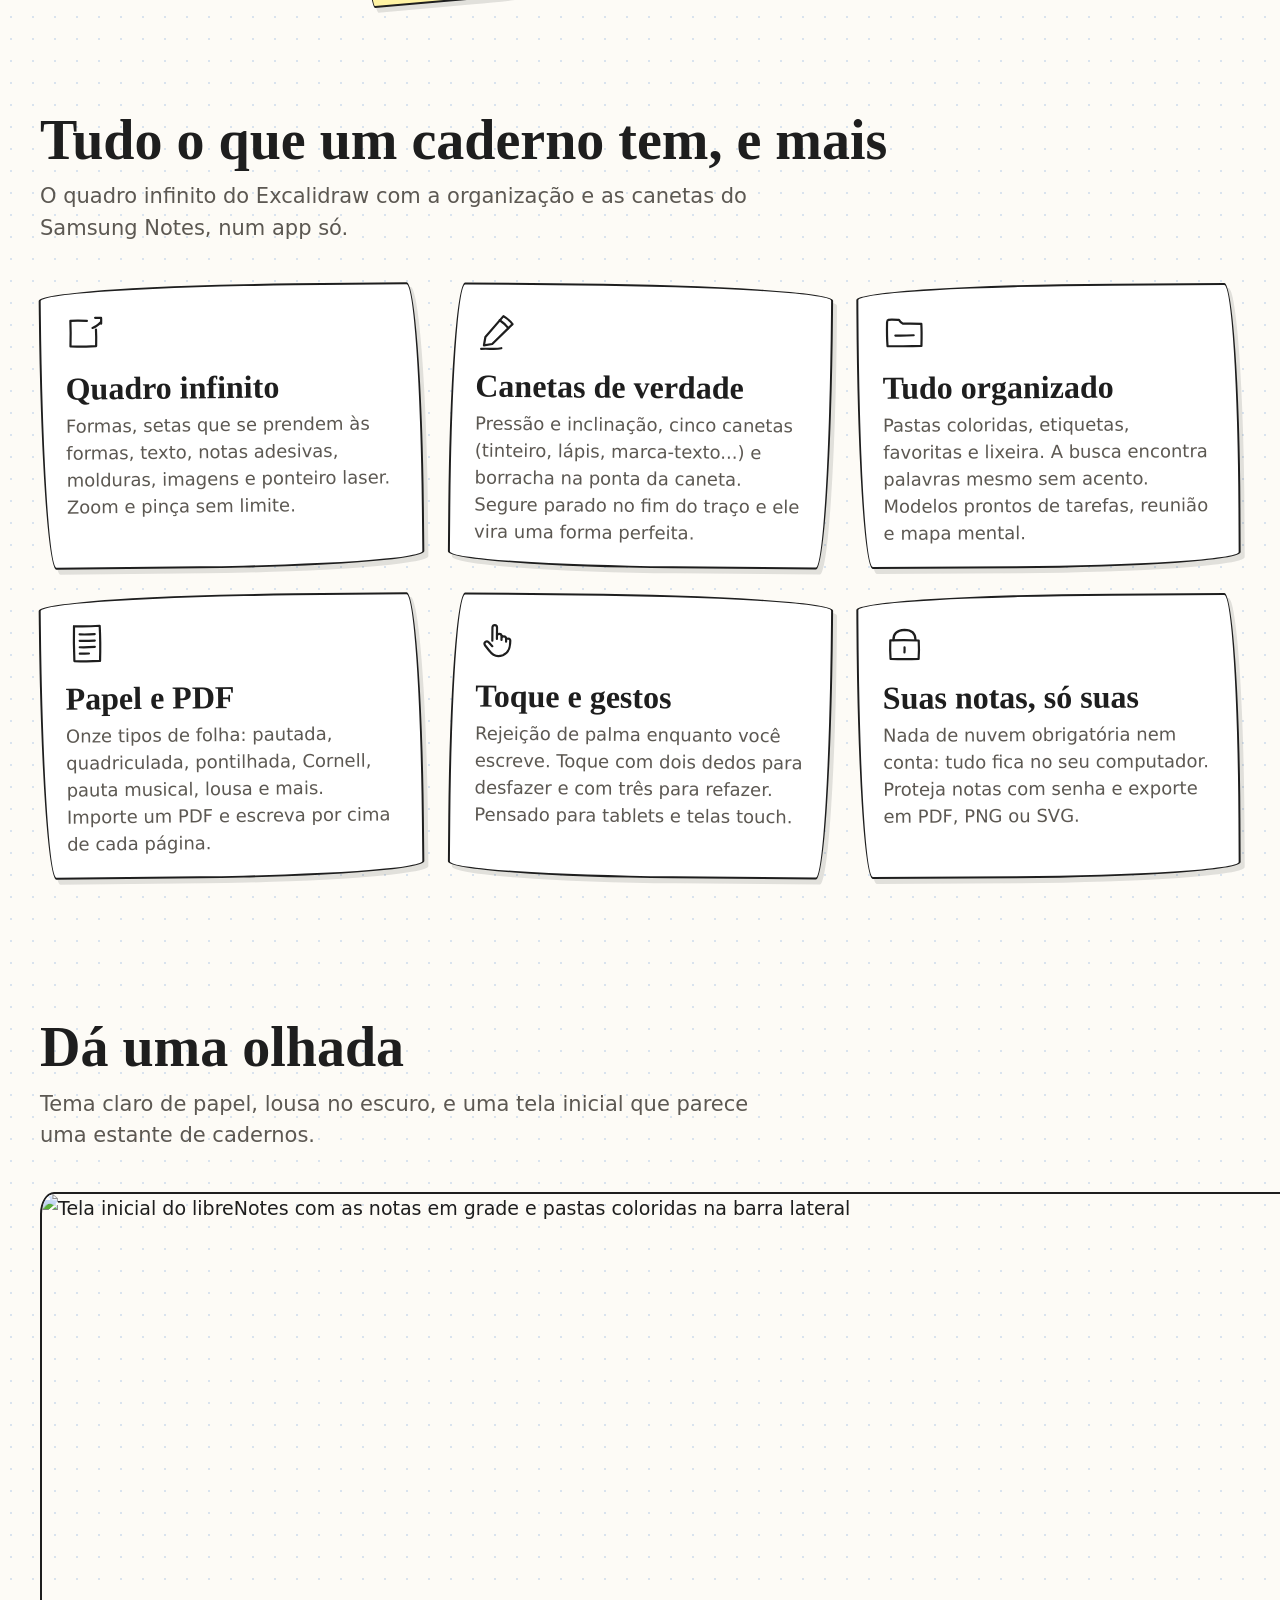
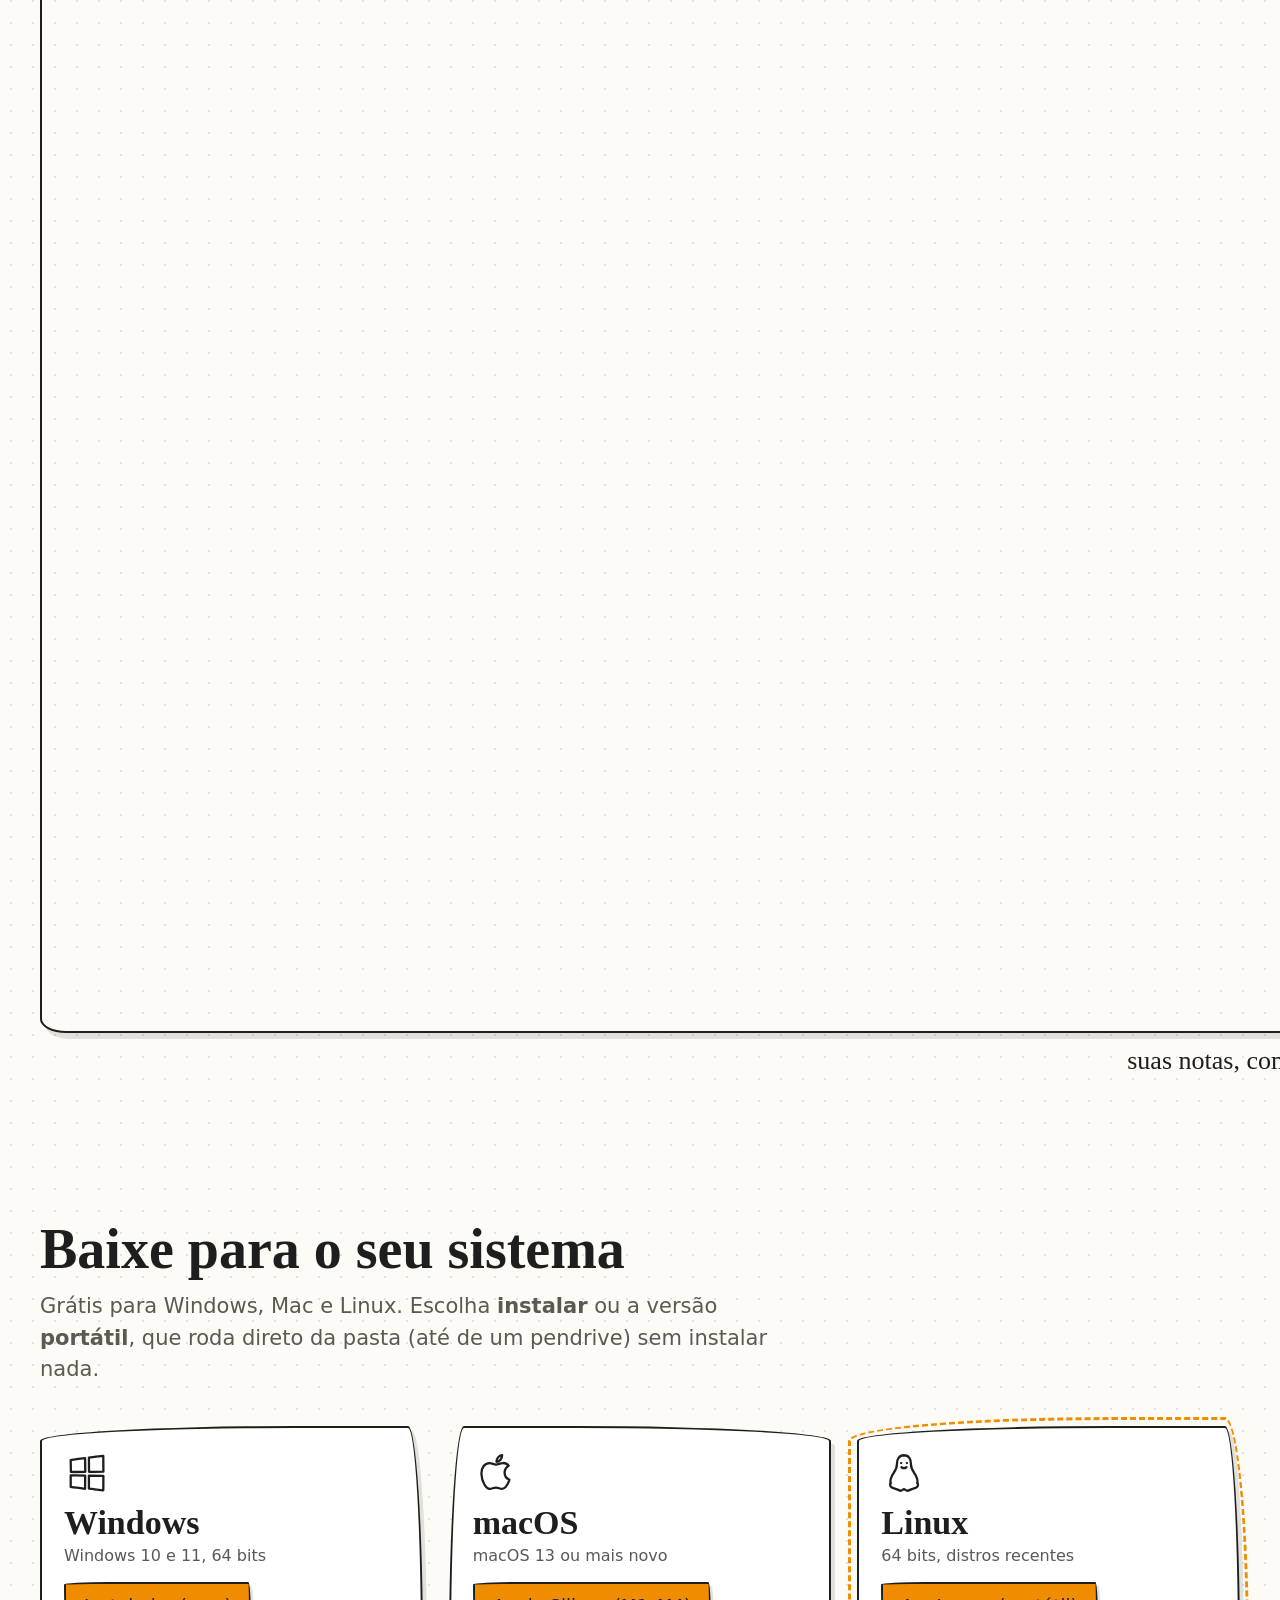
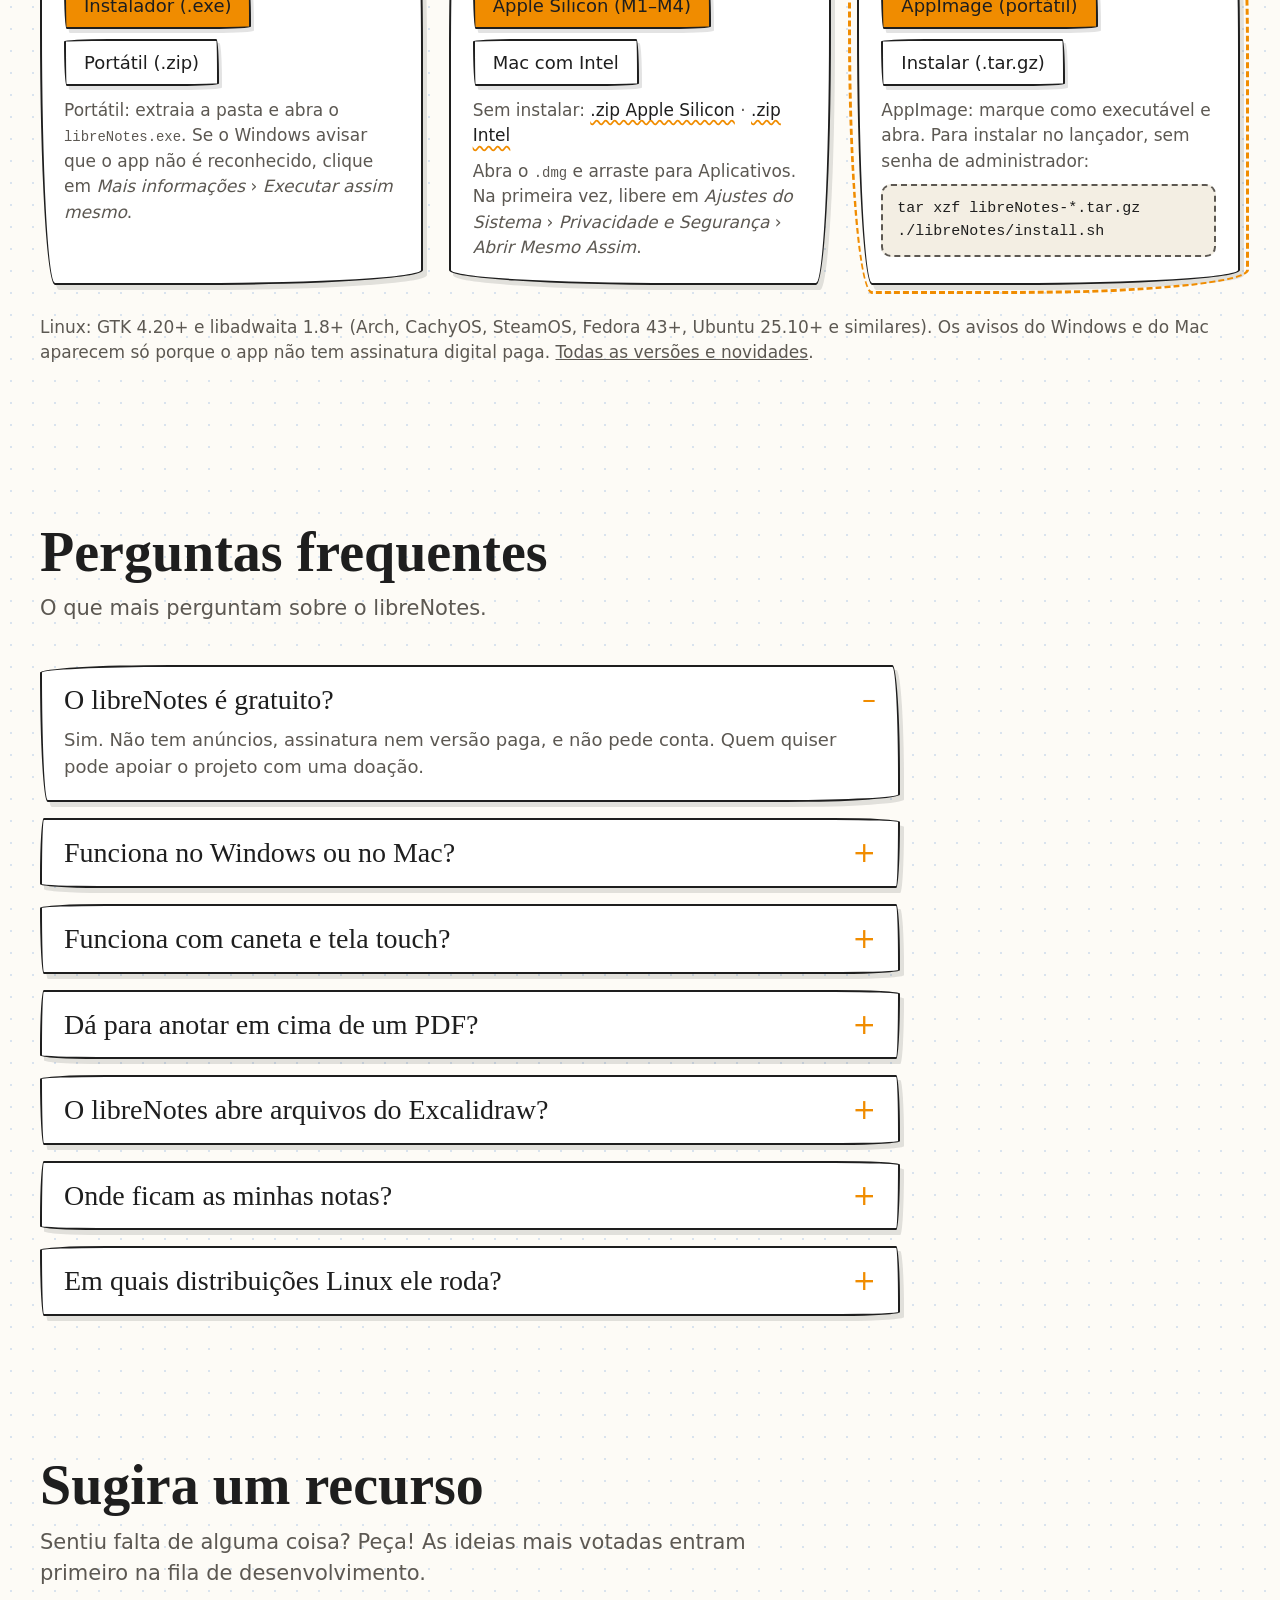
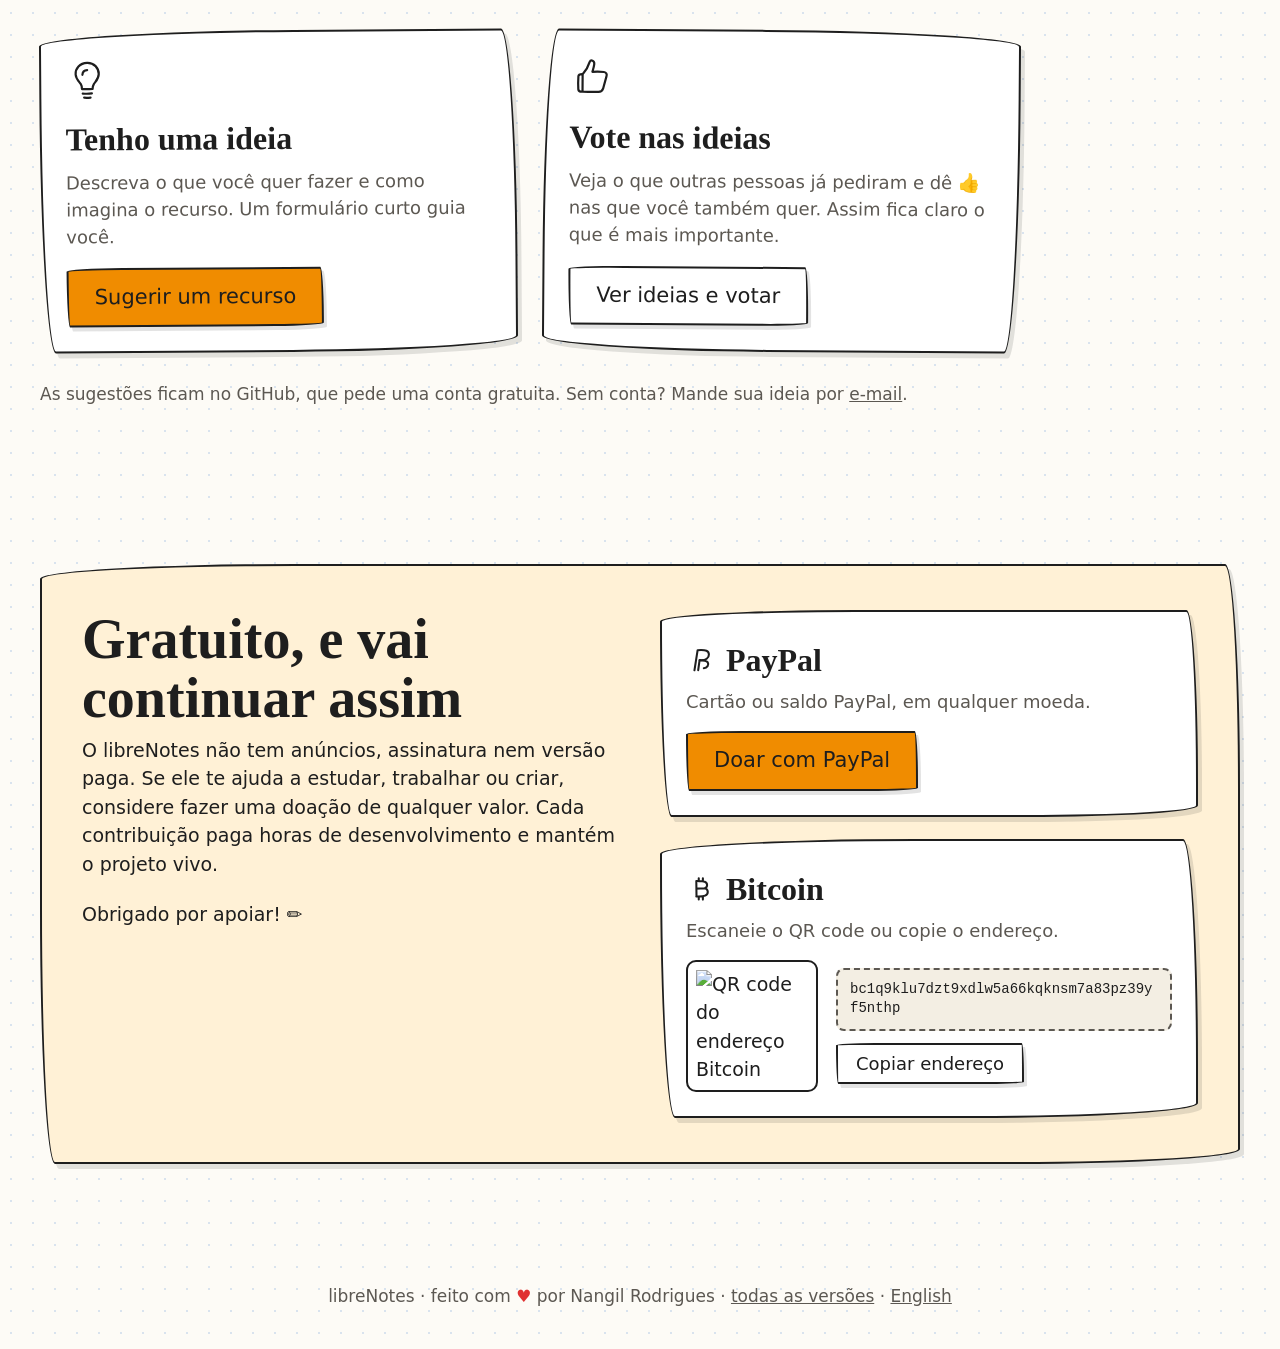
==== commit 9f4732b0: "Site: todas as opções de download no topo e seção por sistema (0.1.2) Windows (instalador e portátil" ====
--- a/index.html
+++ b/index.html
@@ -3,8 +3,8 @@
 <head>
 <meta charset="utf-8">
 <meta name="viewport" content="width=device-width, initial-scale=1">
-<title>libreNotes: app de anotações à mão grátis para Linux</title>
-<meta name="description" content="Anotações com cara de caderno desenhado à mão para Linux: quadro infinito, canetas com pressão, anotações em PDF, pastas e 11 tipos de papel. Gratuito, sem conta e sem anúncios.">
+<title>libreNotes: app de anotações à mão grátis para Windows, Mac e Linux</title>
+<meta name="description" content="Anotações com cara de caderno desenhado à mão para Windows, Mac e Linux: quadro infinito, canetas com pressão, anotações em PDF, pastas e 11 tipos de papel. Gratuito, sem conta e sem anúncios.">
 <link rel="canonical" href="https://librenotesapp.github.io/">
 <link rel="alternate" hreflang="pt-BR" href="https://librenotesapp.github.io/">
 <link rel="alternate" hreflang="en" href="https://librenotesapp.github.io/en/">
@@ -19,14 +19,14 @@
 <meta property="og:locale" content="pt_BR">
 <meta property="og:locale:alternate" content="en_US">
 <meta property="og:url" content="https://librenotesapp.github.io/">
-<meta property="og:title" content="libreNotes: anotações desenhadas à mão, grátis para Linux">
+<meta property="og:title" content="libreNotes: anotações desenhadas à mão, grátis para Windows, Mac e Linux">
 <meta property="og:description" content="Quadro infinito, canetas com pressão, anotações em PDF, pastas e 11 tipos de papel. Gratuito, sem conta e sem anúncios.">
 <meta property="og:image" content="https://librenotesapp.github.io/assets/img/og.jpg">
 <meta property="og:image:width" content="1200">
 <meta property="og:image:height" content="675">
 <meta property="og:image:alt" content="Editor do libreNotes com um mapa mental desenhado à mão">
 <meta name="twitter:card" content="summary_large_image">
-<meta name="twitter:title" content="libreNotes: anotações desenhadas à mão, grátis para Linux">
+<meta name="twitter:title" content="libreNotes: anotações desenhadas à mão, grátis para Windows, Mac e Linux">
 <meta name="twitter:description" content="Quadro infinito, canetas com pressão, anotações em PDF e 11 tipos de papel. Gratuito.">
 <meta name="twitter:image" content="https://librenotesapp.github.io/assets/img/og.jpg">
 
@@ -40,12 +40,12 @@
   "@context": "https://schema.org",
   "@type": "SoftwareApplication",
   "name": "libreNotes",
-  "description": "App de anotações com cara de caderno desenhado à mão para Linux: quadro infinito, canetas com pressão, anotações em PDF, pastas e 11 tipos de papel.",
+  "description": "App de anotações com cara de caderno desenhado à mão para Windows, macOS e Linux: quadro infinito, canetas com pressão, anotações em PDF, pastas e 11 tipos de papel.",
   "url": "https://librenotesapp.github.io/",
   "applicationCategory": "ProductivityApplication",
   "applicationSubCategory": "Note-taking",
-  "operatingSystem": "Linux",
-  "softwareVersion": "0.1.1",
+  "operatingSystem": "Windows 10, Windows 11, macOS 13+, Linux",
+  "softwareVersion": "0.1.2",
   "inLanguage": ["pt-BR", "en"],
   "downloadUrl": "https://github.com/librenotesapp/librenotesapp.github.io/releases/latest",
   "installUrl": "https://librenotesapp.github.io/#instalar",
@@ -78,7 +78,7 @@
     { "@type": "Question", "name": "O libreNotes é gratuito?",
       "acceptedAnswer": { "@type": "Answer", "text": "Sim. Não tem anúncios, assinatura nem versão paga, e não pede conta. Quem quiser pode apoiar o projeto com uma doação." } },
     { "@type": "Question", "name": "Funciona no Windows ou no Mac?",
-      "acceptedAnswer": { "@type": "Answer", "text": "Por enquanto, só no Linux (64 bits). Versões para Windows e macOS estão nos planos." } },
+      "acceptedAnswer": { "@type": "Answer", "text": "Sim. Há instalador e versão portátil para Windows 10 e 11 (64 bits) e versões para macOS 13 ou mais novo, tanto para Apple Silicon quanto para Mac com Intel. No Linux, há AppImage e pacote instalável." } },
     { "@type": "Question", "name": "Funciona com caneta e tela touch?",
       "acceptedAnswer": { "@type": "Answer", "text": "Sim. Reconhece pressão e inclinação da caneta, a ponta de borracha e os botões laterais. Tem rejeição de palma e gestos de toque: dois dedos desfazem e três refazem." } },
     { "@type": "Question", "name": "Dá para anotar em cima de um PDF?",
@@ -86,7 +86,7 @@
     { "@type": "Question", "name": "O libreNotes abre arquivos do Excalidraw?",
       "acceptedAnswer": { "@type": "Answer", "text": "Sim. Ele importa arquivos .excalidraw e bibliotecas .excalidrawlib. As notas são salvas no formato próprio .lnote." } },
     { "@type": "Question", "name": "Onde ficam as minhas notas?",
-      "acceptedAnswer": { "@type": "Answer", "text": "No seu computador, na pasta ~/.local/share/librenotes. Nada vai para a nuvem sem você pedir, e notas podem ser protegidas com senha." } },
+      "acceptedAnswer": { "@type": "Answer", "text": "No seu computador: em ~/.local/share/librenotes no Linux, em %APPDATA%\\librenotes no Windows e em ~/Library/Application Support/librenotes no Mac. Na versão portátil, uma pasta librenotes-data ao lado do programa guarda as notas junto com ele. Nada vai para a nuvem sem você pedir, e notas podem ser protegidas com senha." } },
     { "@type": "Question", "name": "Em quais distribuições Linux ele roda?",
       "acceptedAnswer": { "@type": "Answer", "text": "Em distribuições com GTK 4.20 ou mais novo e libadwaita 1.8 ou mais nova, como Arch, CachyOS, SteamOS, Fedora 43+ e Ubuntu 25.10+." } }
   ]
@@ -100,7 +100,7 @@
     <a class="brand" href="./"><img src="assets/img/icon.svg" alt="" width="40" height="40">libreNotes</a>
     <nav aria-label="Seções">
       <a href="#recursos">Recursos</a>
-      <a href="#instalar">Instalar</a>
+      <a href="#baixar">Baixar</a>
       <a href="#perguntas">Dúvidas</a>
       <a href="#sugestoes">Sugestões</a>
       <a href="#apoiar">Apoiar</a>
@@ -114,15 +114,25 @@
     <div class="wrap">
       <div>
         <h1>Suas ideias com cara de <span class="hl">caderno</span> desenhado à mão</h1>
-        <p class="lead">O app de anotações para Linux com quadro infinito para rabiscar, planejar e estudar. Canetas com pressão, anotações em PDF, pastas e onze tipos de papel. Gratuito, sem conta e sem anúncios.</p>
-        <div class="cta">
-          <a class="btn primary" href="https://github.com/librenotesapp/librenotesapp.github.io/releases/latest" id="download">
-            <svg viewBox="0 0 24 24" fill="none" stroke="currentColor" stroke-width="2" stroke-linecap="round" stroke-linejoin="round" aria-hidden="true"><path d="M12 3.5c.2 4 .1 8 0 12M7 11.2c1.8 1.6 3.3 3.2 5 4.8 1.6-1.7 3.2-3.4 5-5M4.5 19.5c5 .4 10 .3 15-.1"/></svg>
-            Baixar grátis para Linux
-          </a>
-          <a class="btn" href="#instalar">Como instalar</a>
-        </div>
-        <p class="meta">Versão <span id="version">0.1.1</span> · Linux x86_64 · Windows e macOS ainda não</p>
+        <p class="lead">O app de anotações para Windows, Mac e Linux com quadro infinito para rabiscar, planejar e estudar. Canetas com pressão, anotações em PDF, pastas e onze tipos de papel. Gratuito, sem conta e sem anúncios.</p>
+        <div class="hero-dl sketchy" aria-label="Baixar o libreNotes">
+          <p class="hero-dl-title"><svg viewBox="0 0 24 24" fill="none" stroke="currentColor" stroke-width="2" stroke-linecap="round" stroke-linejoin="round" aria-hidden="true"><path d="M12 3.5c.2 4 .1 8 0 12M7 11.2c1.8 1.6 3.3 3.2 5 4.8 1.6-1.7 3.2-3.4 5-5M4.5 19.5c5 .4 10 .3 15-.1"/></svg>Baixe grátis</p>
+          <div class="hero-os" id="hero-windows">
+            <span class="os-name">Windows</span>
+            <span class="os-links"><a class="btn tiny primary" href="https://github.com/librenotesapp/librenotesapp.github.io/releases/download/v0.1.2/libreNotes-0.1.2-windows-x86_64-setup.exe" data-asset="windows-x86_64-setup.exe">Instalador (.exe)</a> <a class="btn tiny" href="https://github.com/librenotesapp/librenotesapp.github.io/releases/download/v0.1.2/libreNotes-0.1.2-windows-x86_64-portable.zip" data-asset="windows-x86_64-portable.zip">Portátil (.zip)</a></span>
+          </div>
+          <div class="hero-os" id="hero-mac">
+            <span class="os-name">macOS</span>
+            <span class="os-links"><a class="btn tiny primary" href="https://github.com/librenotesapp/librenotesapp.github.io/releases/download/v0.1.2/libreNotes-0.1.2-macos-arm64.dmg" data-asset="macos-arm64.dmg">Apple Silicon (.dmg)</a> <a class="btn tiny" href="https://github.com/librenotesapp/librenotesapp.github.io/releases/download/v0.1.2/libreNotes-0.1.2-macos-x86_64.dmg" data-asset="macos-x86_64.dmg">Intel (.dmg)</a></span>
+            <span class="more">Sem instalar: <a class="link" href="https://github.com/librenotesapp/librenotesapp.github.io/releases/download/v0.1.2/libreNotes-0.1.2-macos-arm64.zip" data-asset="macos-arm64.zip">.zip Apple Silicon</a> · <a class="link" href="https://github.com/librenotesapp/librenotesapp.github.io/releases/download/v0.1.2/libreNotes-0.1.2-macos-x86_64.zip" data-asset="macos-x86_64.zip">.zip Intel</a></span>
+          </div>
+          <div class="hero-os" id="hero-linux">
+            <span class="os-name">Linux</span>
+            <span class="os-links"><a class="btn tiny primary" href="https://github.com/librenotesapp/librenotesapp.github.io/releases/download/v0.1.2/libreNotes-0.1.2-linux-x86_64.AppImage" data-asset="linux-x86_64.AppImage">AppImage (portátil)</a> <a class="btn tiny" href="https://github.com/librenotesapp/librenotesapp.github.io/releases/download/v0.1.2/libreNotes-0.1.2-linux-x86_64.tar.gz" data-asset="linux-x86_64.tar.gz">Instalar (.tar.gz)</a></span>
+          </div>
+          <a class="hero-dl-help link" href="#baixar">Qual escolher? Veja as instruções</a>
+        </div>
+        <p class="meta">Versão <span id="version">0.1.2</span> · Windows · macOS · Linux · também sem instalar</p>
       </div>
       <div class="shot">
         <img src="assets/img/editor.webp" width="2560" height="1440" fetchpriority="high" alt="Editor do libreNotes com um mapa mental desenhado à mão e o painel de canetas aberto">
@@ -191,26 +201,44 @@
 
   <section id="instalar">
     <div class="wrap">
-      <h2>Instale em um minuto</h2>
-      <p class="sub">Sem senha de administrador: o libreNotes vai para a sua pasta pessoal e aparece no lançador de aplicativos.</p>
+      <h2 id="baixar">Baixe para o seu sistema</h2>
+      <p class="sub">Grátis para Windows, Mac e Linux. Escolha <strong>instalar</strong> ou a versão <strong>portátil</strong>, que roda direto da pasta (até de um pendrive) sem instalar nada.</p>
       <div class="install">
-        <div class="step sketchy">
-          <h3>Baixe</h3>
-          <p>Pegue o arquivo <code>.tar.gz</code> da versão mais recente.</p>
-          <a class="btn small primary" href="https://github.com/librenotesapp/librenotesapp.github.io/releases/latest">Baixar</a>
-        </div>
-        <div class="step sketchy">
-          <h3>Extraia e instale</h3>
-          <p>No terminal, na pasta onde o arquivo foi salvo:</p>
+        <div class="platform sketchy" id="os-windows">
+          <svg viewBox="0 0 48 48" fill="none" stroke-width="2.4" stroke-linecap="round" stroke-linejoin="round" aria-hidden="true"><path d="M7 10.5c5-.8 10-1.4 15-2l.2 14.3c-5 .1-10 .2-15 .1zM26 8c5-.7 10-1.3 15-1.8l.1 16.4c-5 .1-10 .2-15 .2zM7 26.6c5-.1 10 0 15.1.1L22 40.5c-5-.6-10-1.2-15-2zM26 26.8c5 0 10 .1 15.1.3l-.1 15c-5-.6-10-1.2-15-1.9z"/></svg>
+          <h3>Windows</h3>
+          <p class="os-req">Windows 10 e 11, 64 bits</p>
+          <div class="dl">
+            <a class="btn small primary" href="https://github.com/librenotesapp/librenotesapp.github.io/releases/download/v0.1.2/libreNotes-0.1.2-windows-x86_64-setup.exe" data-asset="windows-x86_64-setup.exe">Instalador (.exe)</a>
+            <a class="btn small" href="https://github.com/librenotesapp/librenotesapp.github.io/releases/download/v0.1.2/libreNotes-0.1.2-windows-x86_64-portable.zip" data-asset="windows-x86_64-portable.zip">Portátil (.zip)</a>
+          </div>
+          <p>Portátil: extraia a pasta e abra o <code>libreNotes.exe</code>. Se o Windows avisar que o app não é reconhecido, clique em <em>Mais informações</em> › <em>Executar assim mesmo</em>.</p>
+        </div>
+        <div class="platform sketchy" id="os-mac">
+          <svg viewBox="0 0 48 48" fill="none" stroke-width="2.4" stroke-linecap="round" stroke-linejoin="round" aria-hidden="true"><path d="M31 13.6c-2.8 0-4.6 1.6-7 1.6s-4-1.5-6.8-1.5C12 13.8 8.6 18.4 8.8 25c.3 7.6 4.6 15.8 9 15.6 2.2-.1 3.4-1.4 6.2-1.4s3.8 1.4 6.2 1.3c3.6-.1 6.4-5.4 7.8-9.4-3.6-1.6-5.2-4.8-5-8.2.2-3 2-5.2 4.2-6.6-1.8-2.2-4-2.8-6.2-2.7zM24.6 12.4c-.2-3.6 2.4-6.6 5.8-7-.1 3.6-2.6 6.8-5.8 7z"/></svg>
+          <h3>macOS</h3>
+          <p class="os-req">macOS 13 ou mais novo</p>
+          <div class="dl">
+            <a class="btn small primary" href="https://github.com/librenotesapp/librenotesapp.github.io/releases/download/v0.1.2/libreNotes-0.1.2-macos-arm64.dmg" data-asset="macos-arm64.dmg">Apple Silicon (M1–M4)</a>
+            <a class="btn small" href="https://github.com/librenotesapp/librenotesapp.github.io/releases/download/v0.1.2/libreNotes-0.1.2-macos-x86_64.dmg" data-asset="macos-x86_64.dmg">Mac com Intel</a>
+          </div>
+          <p class="alt">Sem instalar: <a class="link" href="https://github.com/librenotesapp/librenotesapp.github.io/releases/download/v0.1.2/libreNotes-0.1.2-macos-arm64.zip" data-asset="macos-arm64.zip">.zip Apple Silicon</a> · <a class="link" href="https://github.com/librenotesapp/librenotesapp.github.io/releases/download/v0.1.2/libreNotes-0.1.2-macos-x86_64.zip" data-asset="macos-x86_64.zip">.zip Intel</a></p>
+          <p>Abra o <code>.dmg</code> e arraste para Aplicativos. Na primeira vez, libere em <em>Ajustes do Sistema</em> › <em>Privacidade e Segurança</em> › <em>Abrir Mesmo Assim</em>.</p>
+        </div>
+        <div class="platform sketchy" id="os-linux">
+          <svg viewBox="0 0 48 48" fill="none" stroke-width="2.4" stroke-linecap="round" stroke-linejoin="round" aria-hidden="true"><path d="M24 5.5c-5 .1-7.6 4-7.4 9.4.1 3-1 5.4-3 8.4-2.6 3.8-4.4 8-3.6 11.4M24 5.5c5 0 7.4 4.2 7.3 9.6-.1 3 1 5.2 3 8.2 2.6 3.8 4.4 8 3.6 11.4"/><path d="M10 34.7c-1.6 2.6.4 4.8 4.4 5.6 3 .6 4.6 2.4 6.4 2.2 1.6-.2 2-1.6 3.2-1.6s1.8 1.4 3.4 1.6c1.8.2 3.4-1.6 6.4-2.2 4-.8 6-3 4.4-5.6M21 13.6h.1M27 13.6h.1M21.4 18c1.6 1.2 3.6 1.2 5.2 0"/></svg>
+          <h3>Linux</h3>
+          <p class="os-req">64 bits, distros recentes</p>
+          <div class="dl">
+            <a class="btn small primary" href="https://github.com/librenotesapp/librenotesapp.github.io/releases/download/v0.1.2/libreNotes-0.1.2-linux-x86_64.AppImage" data-asset="linux-x86_64.AppImage">AppImage (portátil)</a>
+            <a class="btn small" href="https://github.com/librenotesapp/librenotesapp.github.io/releases/download/v0.1.2/libreNotes-0.1.2-linux-x86_64.tar.gz" data-asset="linux-x86_64.tar.gz">Instalar (.tar.gz)</a>
+          </div>
+          <p>AppImage: marque como executável e abra. Para instalar no lançador, sem senha de administrador:</p>
           <pre>tar xzf libreNotes-*.tar.gz
 ./libreNotes/install.sh</pre>
         </div>
-        <div class="step sketchy">
-          <h3>Abra e rabisque</h3>
-          <p>Procure por <strong>libreNotes</strong> no lançador. Para atualizar, rode o <code>install.sh</code> da versão nova.</p>
-        </div>
-      </div>
-      <p class="req">Precisa de Linux 64 bits com GTK 4.20+ e libadwaita 1.8+ (Arch, CachyOS, SteamOS, Fedora 43+, Ubuntu 25.10+ e similares). Para desinstalar: <code>./libreNotes/install.sh --remove</code>. Suas notas ficam guardadas.</p>
+      </div>
+      <p class="req">Linux: GTK 4.20+ e libadwaita 1.8+ (Arch, CachyOS, SteamOS, Fedora 43+, Ubuntu 25.10+ e similares). Os avisos do Windows e do Mac aparecem só porque o app não tem assinatura digital paga. <a href="https://github.com/librenotesapp/librenotesapp.github.io/releases">Todas as versões e novidades</a>.</p>
     </div>
   </section>
 
@@ -225,7 +253,7 @@
         </details>
         <details class="sketchy">
           <summary>Funciona no Windows ou no Mac?</summary>
-          <p>Por enquanto, só no Linux (64 bits). Versões para Windows e macOS estão nos planos.</p>
+          <p>Sim. Há instalador e versão portátil para Windows 10 e 11 (64 bits) e versões para macOS 13 ou mais novo, tanto para Apple Silicon quanto para Mac com Intel. No Linux, há AppImage e pacote instalável.</p>
         </details>
         <details class="sketchy">
           <summary>Funciona com caneta e tela touch?</summary>
@@ -241,7 +269,7 @@
         </details>
         <details class="sketchy">
           <summary>Onde ficam as minhas notas?</summary>
-          <p>No seu computador, na pasta <code>~/.local/share/librenotes</code>. Nada vai para a nuvem sem você pedir, e notas podem ser protegidas com senha.</p>
+          <p>No seu computador: em <code>~/.local/share/librenotes</code> no Linux, em <code>%APPDATA%\librenotes</code> no Windows e em <code>~/Library/Application Support/librenotes</code> no Mac. Na versão portátil, uma pasta <code>librenotes-data</code> ao lado do programa guarda as notas junto com ele. Nada vai para a nuvem sem você pedir, e notas podem ser protegidas com senha.</p>
         </details>
         <details class="sketchy">
           <summary>Em quais distribuições Linux ele roda?</summary>
--- a/assets/style.css
+++ b/assets/style.css
@@ -0,0 +1,235 @@
+@font-face { font-family: "Caveat"; src: url("fonts/Caveat.ttf") format("truetype"); font-weight: 400 700; font-display: swap; }
+@font-face { font-family: "Patrick Hand"; src: url("fonts/PatrickHand.ttf") format("truetype"); font-display: swap; }
+
+:root {
+  --paper: #fdfbf6;
+  --paper-shade: #f3eee3;
+  --ink: #1e1e1e;
+  --ink-soft: #5c5852;
+  --rule: #d9e3ee;
+  --accent: #f08c00;
+  --accent-ink: #1e1e1e;
+  --accent-wash: #fff1d6;
+  --sticky: #fff3a3;
+  --card: #ffffff;
+  --shadow: rgba(30, 30, 30, .12);
+  --hand: "Caveat", "Segoe Print", cursive;
+  --ui: "Patrick Hand", "Comic Neue", system-ui, sans-serif;
+  --sketch: 255px 15px 225px 15px / 15px 225px 15px 255px;
+  --sketch-2: 15px 255px 15px 225px / 225px 15px 255px 15px;
+  /* Capturas: tremor leve, sem comer os cantos da janela. */
+  --frame: 14px 22px 12px 26px / 22px 12px 26px 14px;
+  --frame-2: 24px 12px 22px 14px / 12px 24px 14px 22px;
+}
+@media (prefers-color-scheme: dark) {
+  :root:not([data-theme="light"]) {
+    --paper: #23272a; --paper-shade: #1b1e20; --ink: #e8e6e1; --ink-soft: #a8a49c;
+    --rule: #30363b; --accent: #ffb347; --accent-wash: #4a3a1e; --sticky: #5c5523;
+    --card: #2b3034; --shadow: rgba(0, 0, 0, .35);
+  }
+}
+:root[data-theme="dark"] {
+  --paper: #23272a; --paper-shade: #1b1e20; --ink: #e8e6e1; --ink-soft: #a8a49c;
+  --rule: #30363b; --accent: #ffb347; --accent-wash: #4a3a1e; --sticky: #5c5523;
+  --card: #2b3034; --shadow: rgba(0, 0, 0, .35);
+}
+
+* { box-sizing: border-box; }
+html { scroll-behavior: smooth; }
+body {
+  margin: 0;
+  background-color: var(--paper);
+  background-image: radial-gradient(var(--rule) 1.3px, transparent 1.3px);
+  background-size: 22px 22px;
+  color: var(--ink);
+  font-family: var(--ui);
+  font-size: 19px;
+  line-height: 1.5;
+  overflow-x: hidden;
+}
+a { color: inherit; }
+img { max-width: 100%; height: auto; display: block; }
+.wrap { width: min(1200px, 100% - 32px); margin-inline: auto; }
+
+/* ---------- cabeçalho */
+header { padding: 18px 0; }
+header .wrap { display: flex; align-items: center; gap: 16px; }
+.brand { display: flex; align-items: center; gap: 10px; text-decoration: none; font-family: var(--hand); font-size: 34px; font-weight: 700; }
+.brand img { width: 40px; height: 40px; }
+nav { margin-left: auto; display: flex; gap: 22px; }
+nav a { text-decoration: none; color: var(--ink-soft); }
+nav a:hover { color: var(--ink); text-decoration: underline wavy var(--accent); text-underline-offset: 5px; }
+
+/* ---------- elementos "desenhados" */
+.sketchy {
+  border: 2.5px solid var(--ink);
+  border-radius: var(--sketch);
+  box-shadow: 4px 5px 0 var(--shadow);
+}
+.btn {
+  display: inline-flex; align-items: center; gap: 10px;
+  padding: 12px 26px;
+  font-family: var(--ui); font-size: 21px; text-decoration: none;
+  color: var(--ink); background: var(--card);
+  border: 2.5px solid var(--ink); border-radius: var(--sketch);
+  box-shadow: 3px 4px 0 var(--shadow);
+  cursor: pointer;
+  transition: transform .15s, box-shadow .15s;
+}
+.btn:hover { transform: rotate(-1.5deg) translateY(-2px); box-shadow: 5px 7px 0 var(--shadow); }
+.btn:active { transform: translateY(1px); box-shadow: 1px 2px 0 var(--shadow); }
+.btn.primary { background: var(--accent); color: var(--accent-ink); border-color: #1e1e1e; }
+.btn svg { width: 22px; height: 22px; flex: none; }
+.hl { background: linear-gradient(transparent 55%, color-mix(in srgb, var(--accent) 45%, transparent) 55% 90%, transparent 90%); padding: 0 4px; }
+
+/* ---------- hero */
+.hero { padding: 40px 0 70px; }
+.hero .wrap { display: grid; grid-template-columns: 0.85fr 1.35fr; gap: 44px; align-items: center; }
+.hero h1 { font-family: var(--hand); font-weight: 700; font-size: clamp(44px, 5.3vw, 70px); line-height: 1; margin: 0 0 20px; }
+.hero p.lead { font-size: 22px; color: var(--ink-soft); margin: 0 0 30px; max-width: 30em; }
+.cta { display: flex; flex-wrap: wrap; gap: 14px; align-items: center; }
+.meta { margin-top: 16px; font-size: 16px; color: var(--ink-soft); }
+.shot { position: relative; }
+.shot img { border: 2.5px solid var(--ink); border-radius: var(--frame); box-shadow: 6px 8px 0 var(--shadow); transform: rotate(1.2deg); background: var(--paper); }
+.sticky-note {
+  position: absolute; left: -26px; bottom: -30px;
+  background: var(--sticky); color: var(--ink);
+  font-family: var(--hand); font-size: 26px; line-height: 1.1;
+  padding: 14px 18px; transform: rotate(-5deg);
+  box-shadow: 3px 5px 0 var(--shadow); max-width: 200px;
+}
+
+/* ---------- seções */
+section { padding: 70px 0; }
+h2 { font-family: var(--hand); font-weight: 700; font-size: clamp(40px, 5vw, 56px); line-height: 1.05; margin: 0 0 12px; }
+.sub { color: var(--ink-soft); font-size: 21px; margin: 0 0 40px; max-width: 36em; }
+
+.features { display: grid; grid-template-columns: repeat(3, 1fr); gap: 26px; }
+.feature { background: var(--card); padding: 24px 24px 20px; }
+.feature:nth-child(3n+1) { transform: rotate(-.6deg); }
+.feature:nth-child(3n+2) { transform: rotate(.5deg); border-radius: var(--sketch-2); }
+.feature:nth-child(3n) { transform: rotate(-.3deg); }
+.feature svg { width: 44px; height: 44px; margin-bottom: 8px; stroke: var(--ink); }
+.feature h3 { font-family: var(--hand); font-size: 32px; line-height: 1.1; margin: 0 0 6px; }
+.feature p { margin: 0; color: var(--ink-soft); font-size: 18px; }
+
+.gallery { display: grid; grid-template-columns: 1fr 1fr; gap: 28px; align-items: start; }
+.gallery figure { margin: 0; }
+.gallery img { border: 2.5px solid var(--ink); border-radius: var(--frame); box-shadow: 5px 6px 0 var(--shadow); }
+.gallery figure:nth-child(2) img { border-radius: var(--frame-2); }
+.gallery figcaption { font-family: var(--hand); font-size: 26px; margin-top: 8px; text-align: center; }
+.gallery .stack { display: grid; gap: 28px; }
+
+/* ---------- instalar */
+.install { display: grid; grid-template-columns: repeat(3, 1fr); gap: 26px; counter-reset: step; }
+.step { background: var(--card); padding: 22px; position: relative; }
+.step::before {
+  counter-increment: step; content: counter(step);
+  position: absolute; top: -22px; left: 18px;
+  width: 44px; height: 44px; display: grid; place-items: center;
+  background: var(--accent); color: #1e1e1e; font-family: var(--hand); font-size: 30px; font-weight: 700;
+  border: 2.5px solid #1e1e1e; border-radius: 50% 45% 52% 48%;
+}
+.step h3 { font-family: var(--hand); font-size: 30px; margin: 10px 0 6px; }
+.step p { margin: 0 0 12px; color: var(--ink-soft); font-size: 18px; }
+.platform { background: var(--card); padding: 22px; display: flex; flex-direction: column; gap: 10px; }
+.platform:nth-child(2) { border-radius: var(--sketch-2); }
+.platform.current { outline: 3px dashed var(--accent); outline-offset: 6px; }
+.platform > svg { width: 46px; height: 46px; stroke: var(--ink); }
+.platform h3 { font-family: var(--hand); font-size: 34px; line-height: 1; margin: 0; }
+.platform p { margin: 0; color: var(--ink-soft); font-size: 17px; }
+.platform .os-req { font-size: 16px; margin-top: -6px; }
+.dl { display: flex; flex-wrap: wrap; gap: 10px; margin: 4px 0 2px; }
+.dl .btn { font-size: 17px; padding: 8px 14px; }
+.platform a.link { color: var(--ink); text-decoration: underline wavy var(--accent); text-underline-offset: 4px; }
+pre {
+  margin: 0; padding: 12px 14px; overflow-x: auto;
+  background: var(--paper-shade); border: 2px dashed var(--ink-soft); border-radius: 10px;
+  font: 15px/1.5 ui-monospace, "Fira Code", monospace;
+}
+code { font: .82em ui-monospace, "Fira Code", monospace; }
+.req { margin-top: 30px; font-size: 17px; color: var(--ink-soft); }
+
+/* ---------- apoiar */
+.support { background: var(--accent-wash); padding: 44px 40px; }
+.support .grid { display: grid; grid-template-columns: 1fr 1fr; gap: 40px; align-items: start; }
+.support h2 { margin-bottom: 8px; }
+.support p { margin: 0 0 22px; }
+.donate { background: var(--card); padding: 24px; }
+.donate h3 { font-family: var(--hand); font-size: 32px; margin: 0 0 4px; display: flex; align-items: center; gap: 10px; }
+.donate h3 svg { width: 30px; height: 30px; }
+.donate p { color: var(--ink-soft); font-size: 18px; margin: 0 0 16px; }
+.btc { display: grid; grid-template-columns: 132px 1fr; gap: 18px; align-items: center; }
+.qr { background: #fff; padding: 8px; border: 2px solid var(--ink); border-radius: 10px; }
+.addr {
+  font: 14px/1.4 ui-monospace, "Fira Code", monospace; word-break: break-all;
+  background: var(--paper-shade); padding: 10px 12px; border-radius: 8px; margin-bottom: 12px;
+  border: 2px dashed var(--ink-soft);
+}
+.btn.small { font-size: 18px; padding: 8px 18px; }
+.btn.soon, a.link.soon { opacity: .55; }
+.btn.soon.primary { background: var(--card); }
+.btn.tiny { font-size: 16px; padding: 5px 12px; box-shadow: 2px 3px 0 var(--shadow); }
+
+/* Topo: todas as opções de download. */
+.hero-dl { background: var(--card); padding: 16px 18px; display: grid; gap: 10px; max-width: 34em; }
+.hero-dl-title { display: flex; align-items: center; gap: 8px; margin: 0; font-family: var(--hand); font-size: 30px; line-height: 1; }
+.hero-dl-title svg { width: 24px; height: 24px; }
+.hero-os { display: grid; grid-template-columns: 84px 1fr; gap: 4px 10px; align-items: center; padding: 6px 8px; border-radius: 10px; }
+.hero-os.current { background: var(--accent-wash); }
+.hero-os .os-name { font-weight: 700; font-size: 18px; }
+.hero-os .os-links { display: flex; flex-wrap: wrap; gap: 8px; }
+.hero-os .more { grid-column: 2; font-size: 15px; color: var(--ink-soft); }
+.hero-dl a.link, .hero-os a.link { color: var(--ink); text-decoration: underline wavy var(--accent); text-underline-offset: 4px; }
+.hero-dl-help { font-size: 16px; justify-self: start; }
+@media (max-width: 480px) { .hero-os { grid-template-columns: 1fr; } .hero-os .more { grid-column: 1; } }
+.copied { color: var(--accent); font-size: 17px; margin-left: 10px; opacity: 0; transition: opacity .2s; }
+.copied.show { opacity: 1; }
+
+footer { padding: 50px 0 40px; color: var(--ink-soft); font-size: 17px; text-align: center; }
+footer .heart { color: #e03131; }
+
+@media (max-width: 900px) {
+  .hero .wrap, .gallery, .support .grid { grid-template-columns: 1fr; }
+  .features, .install { grid-template-columns: 1fr 1fr; }
+  .sticky-note { left: auto; right: 6px; bottom: -34px; font-size: 22px; }
+}
+@media (max-width: 620px) {
+  body { font-size: 18px; }
+  nav { display: none; }
+  .features, .install { grid-template-columns: 1fr; gap: 34px; }
+  .support { padding: 30px 20px; }
+  .btc { grid-template-columns: 1fr; }
+  .qr { width: 150px; }
+  .sticky-note { bottom: -44px; right: 4px; font-size: 19px; padding: 8px 12px; max-width: 160px; }
+  section { padding: 50px 0; }
+}
+@media (prefers-reduced-motion: reduce) {
+  html { scroll-behavior: auto; }
+  .btn, .btn:hover { transition: none; transform: none; }
+}
+
+/* ---------- idioma */
+.lang { margin-left: 6px; font-size: 16px; padding: 4px 12px; border: 2px solid var(--ink-soft); border-radius: var(--sketch); text-decoration: none; color: var(--ink-soft); }
+.lang:hover { color: var(--ink); border-color: var(--ink); }
+
+/* ---------- perguntas frequentes */
+.faq { display: grid; gap: 16px; max-width: 860px; }
+.faq details { background: var(--card); padding: 16px 22px; }
+.faq details:nth-child(even) { border-radius: var(--sketch-2); }
+.faq summary { cursor: pointer; font-family: var(--hand); font-size: 28px; line-height: 1.2; list-style: none; display: flex; justify-content: space-between; gap: 16px; }
+.faq summary::-webkit-details-marker { display: none; }
+.faq summary::after { content: "+"; font-family: var(--ui); color: var(--accent); flex: none; }
+.faq details[open] summary::after { content: "–"; }
+.faq p { margin: 10px 0 4px; color: var(--ink-soft); font-size: 18px; }
+@media (max-width: 620px) { .lang { margin-left: auto; } }
+
+/* ---------- sugestões */
+.ideas { display: grid; grid-template-columns: 1fr 1fr; gap: 26px; max-width: 980px; }
+.idea { background: var(--card); padding: 24px; }
+.idea:nth-child(2) { border-radius: var(--sketch-2); transform: rotate(.4deg); }
+.idea:nth-child(1) { transform: rotate(-.4deg); }
+.idea svg { width: 44px; height: 44px; margin-bottom: 6px; stroke: var(--ink); }
+.idea h3 { font-family: var(--hand); font-size: 32px; margin: 0 0 6px; }
+.idea p { margin: 0 0 18px; color: var(--ink-soft); font-size: 18px; }
+@media (max-width: 620px) { .ideas { grid-template-columns: 1fr; } }
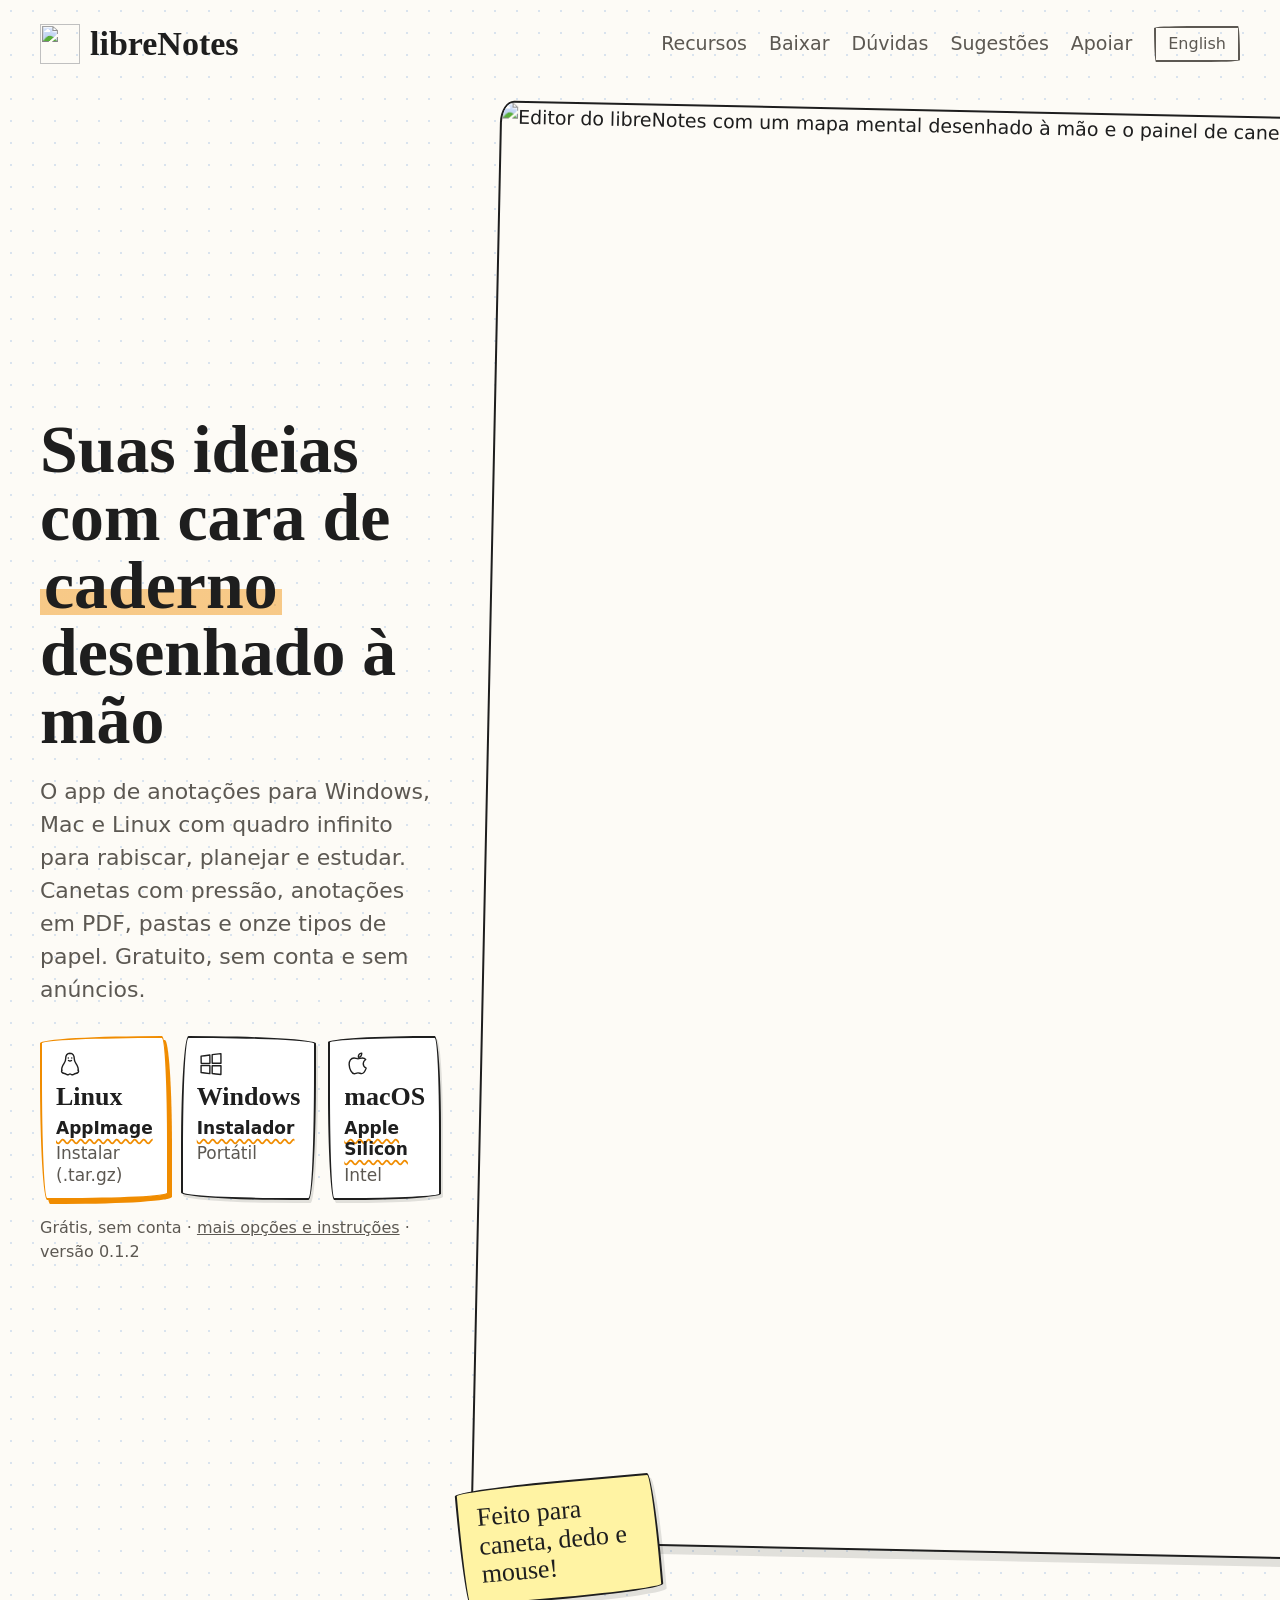
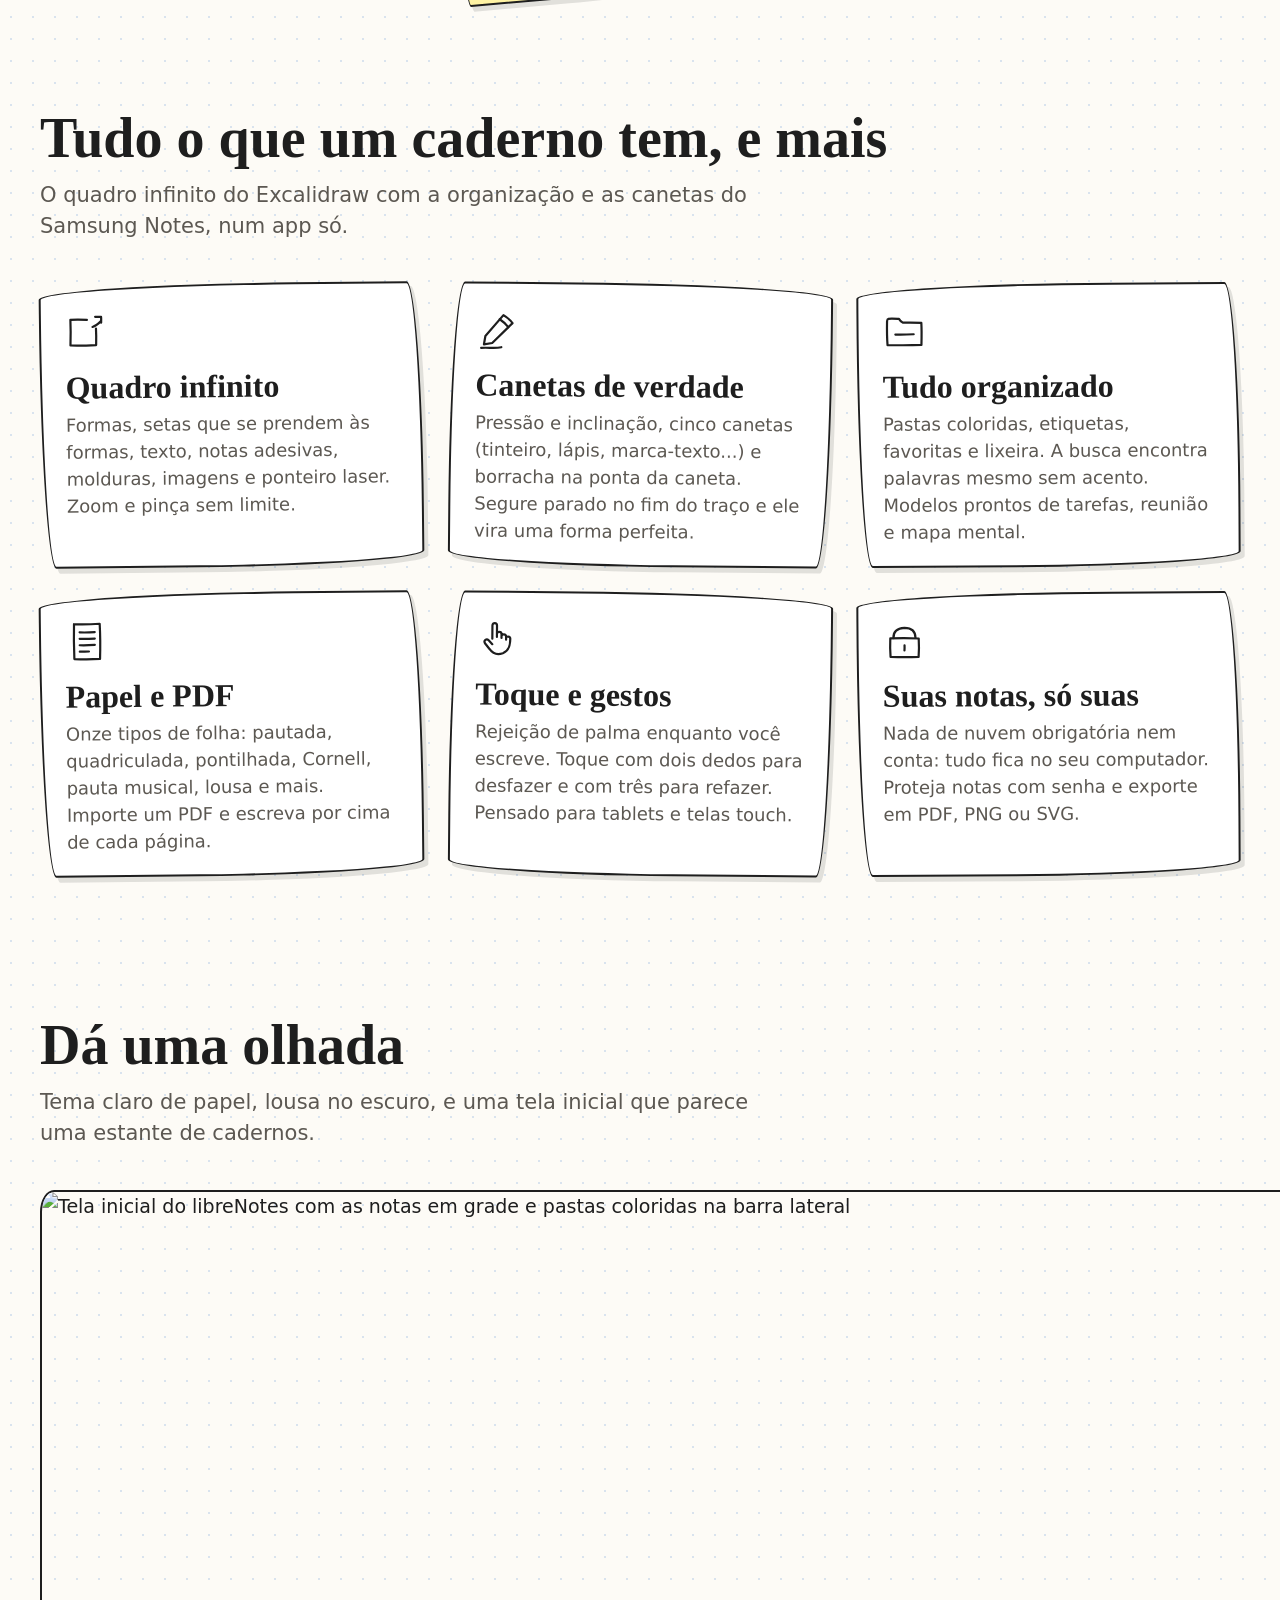
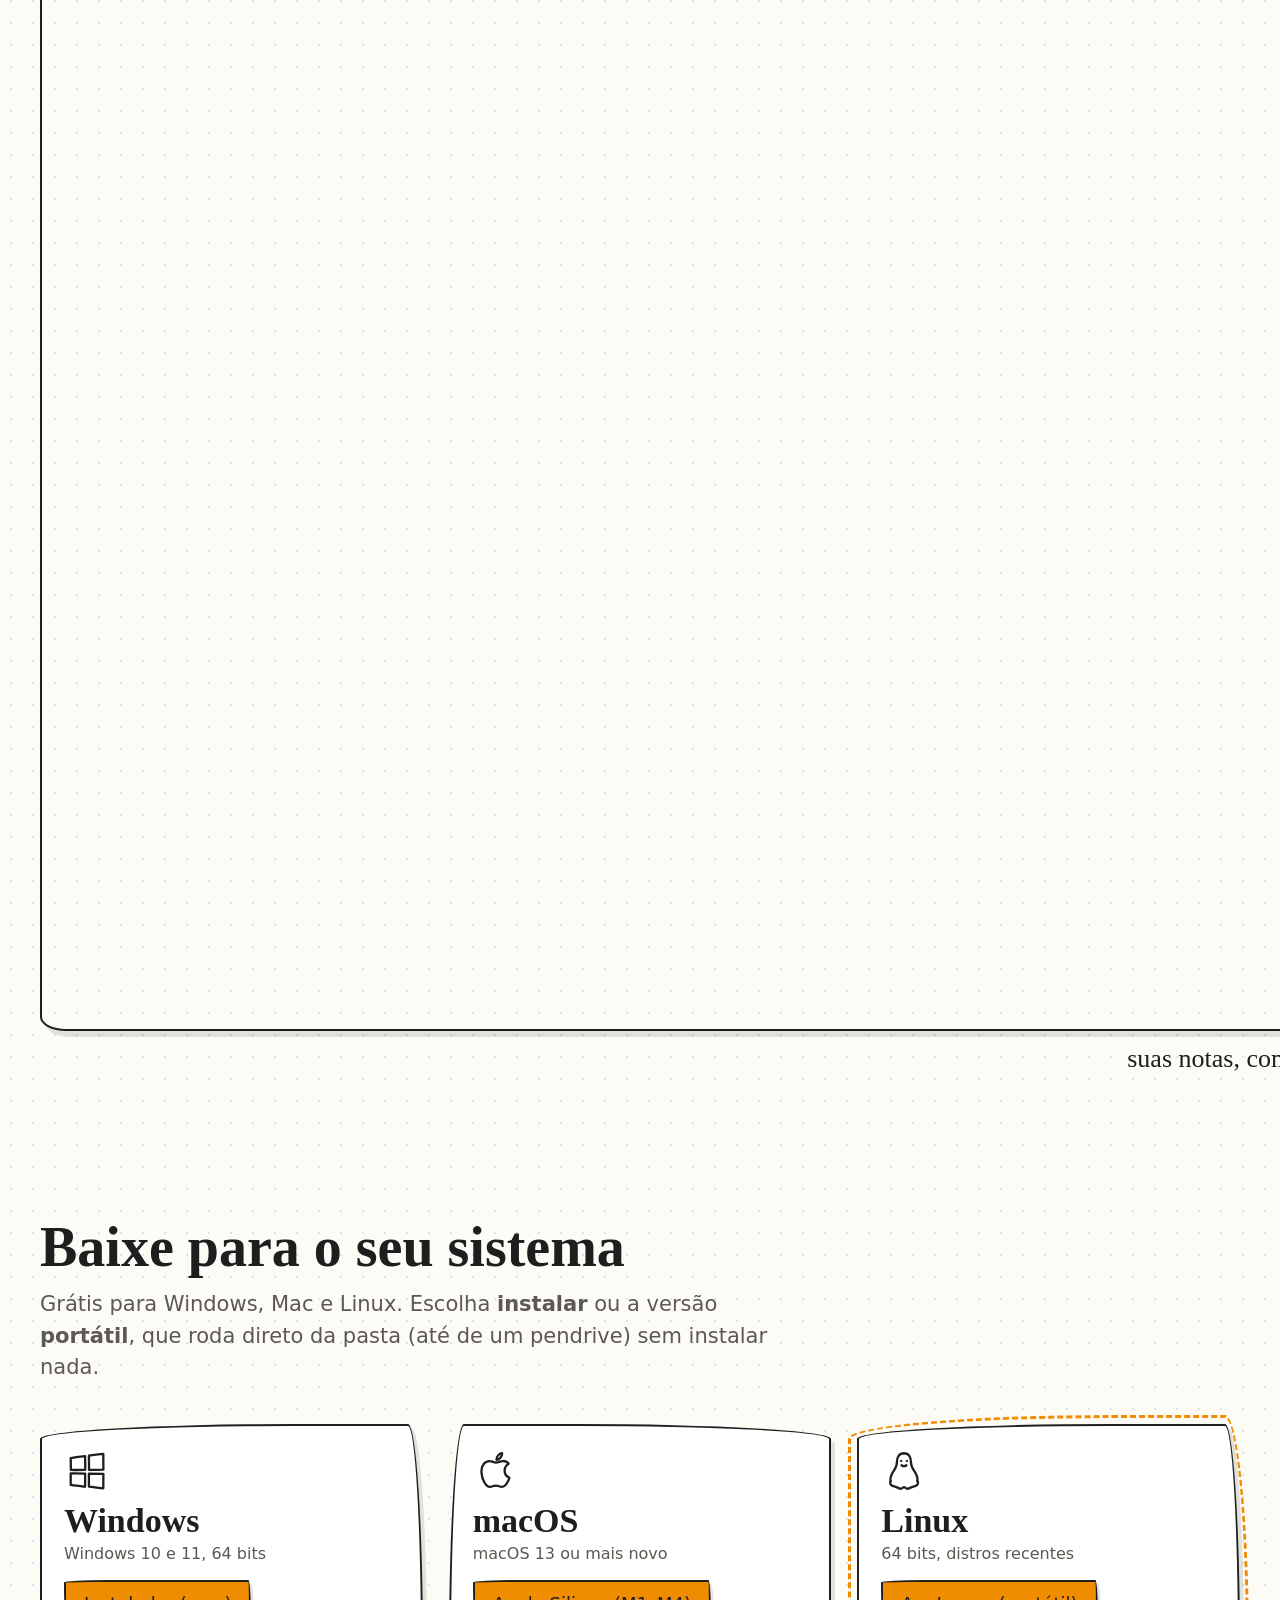
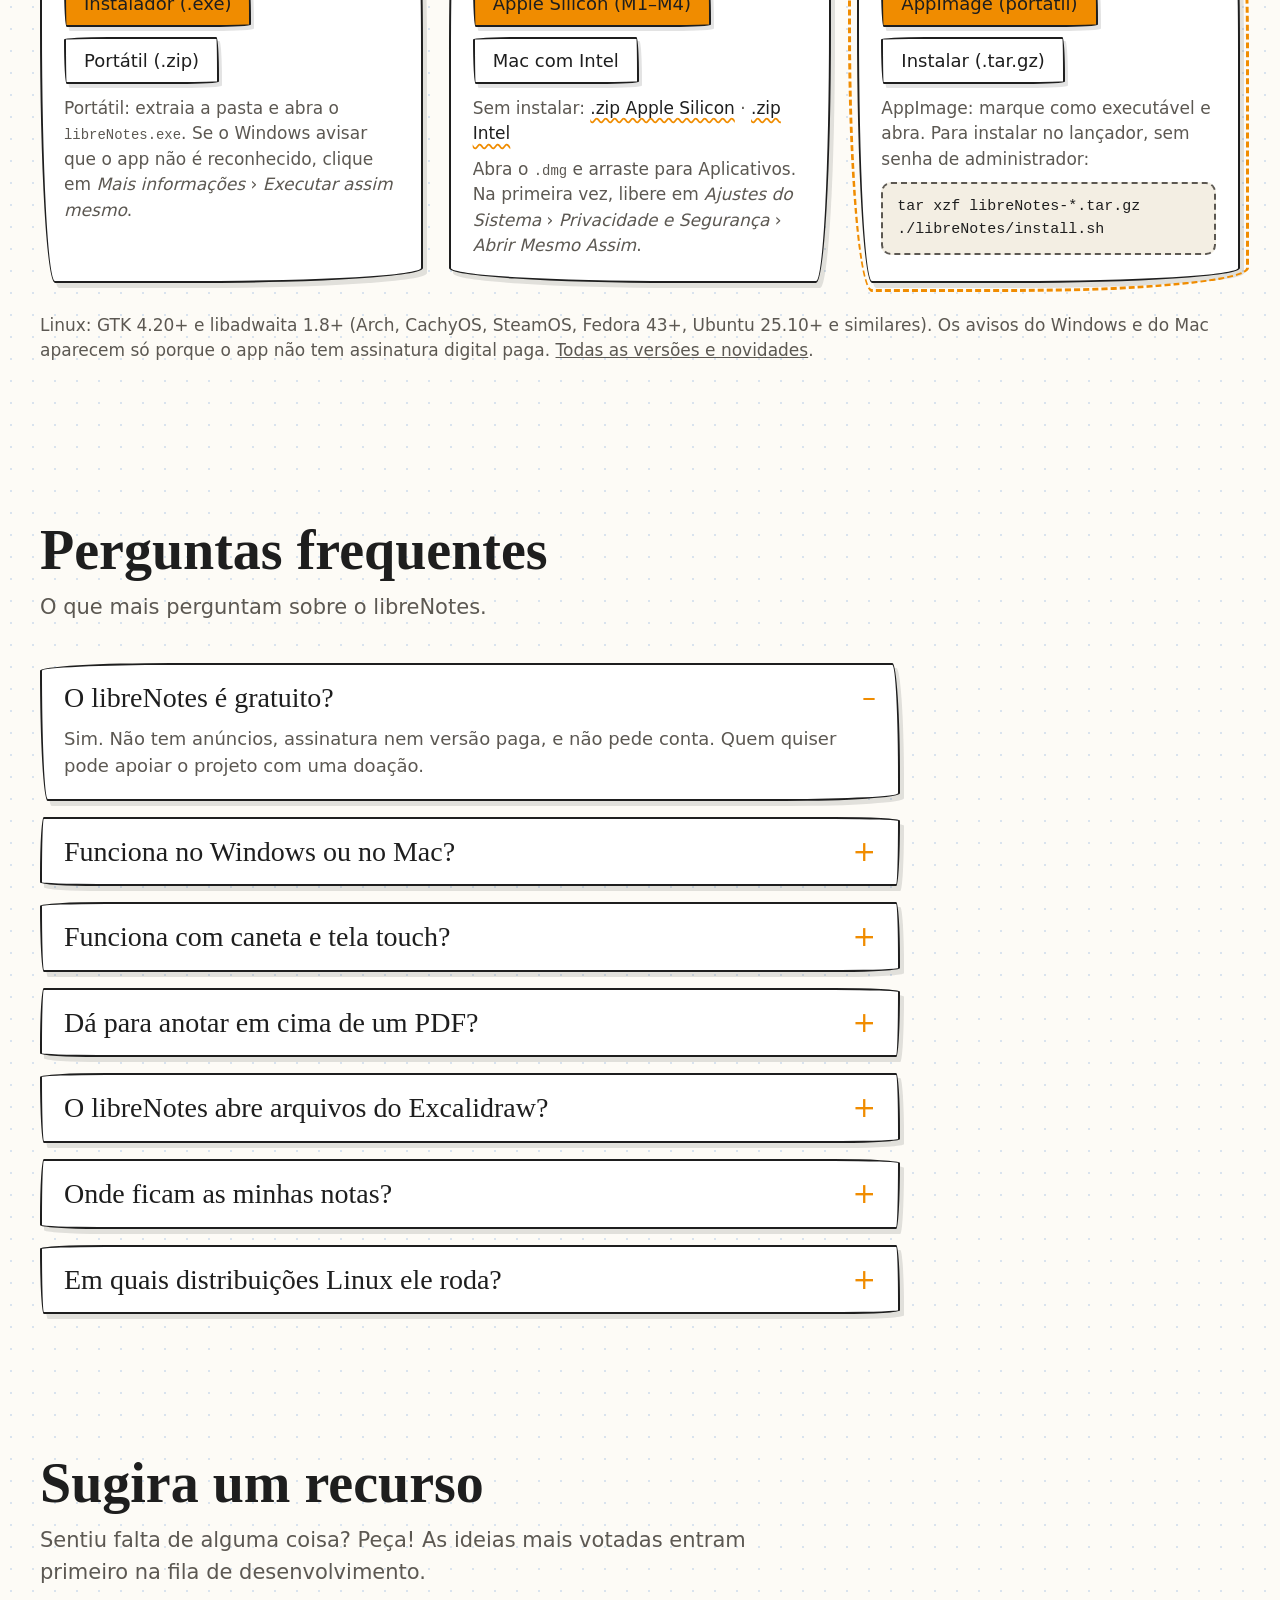
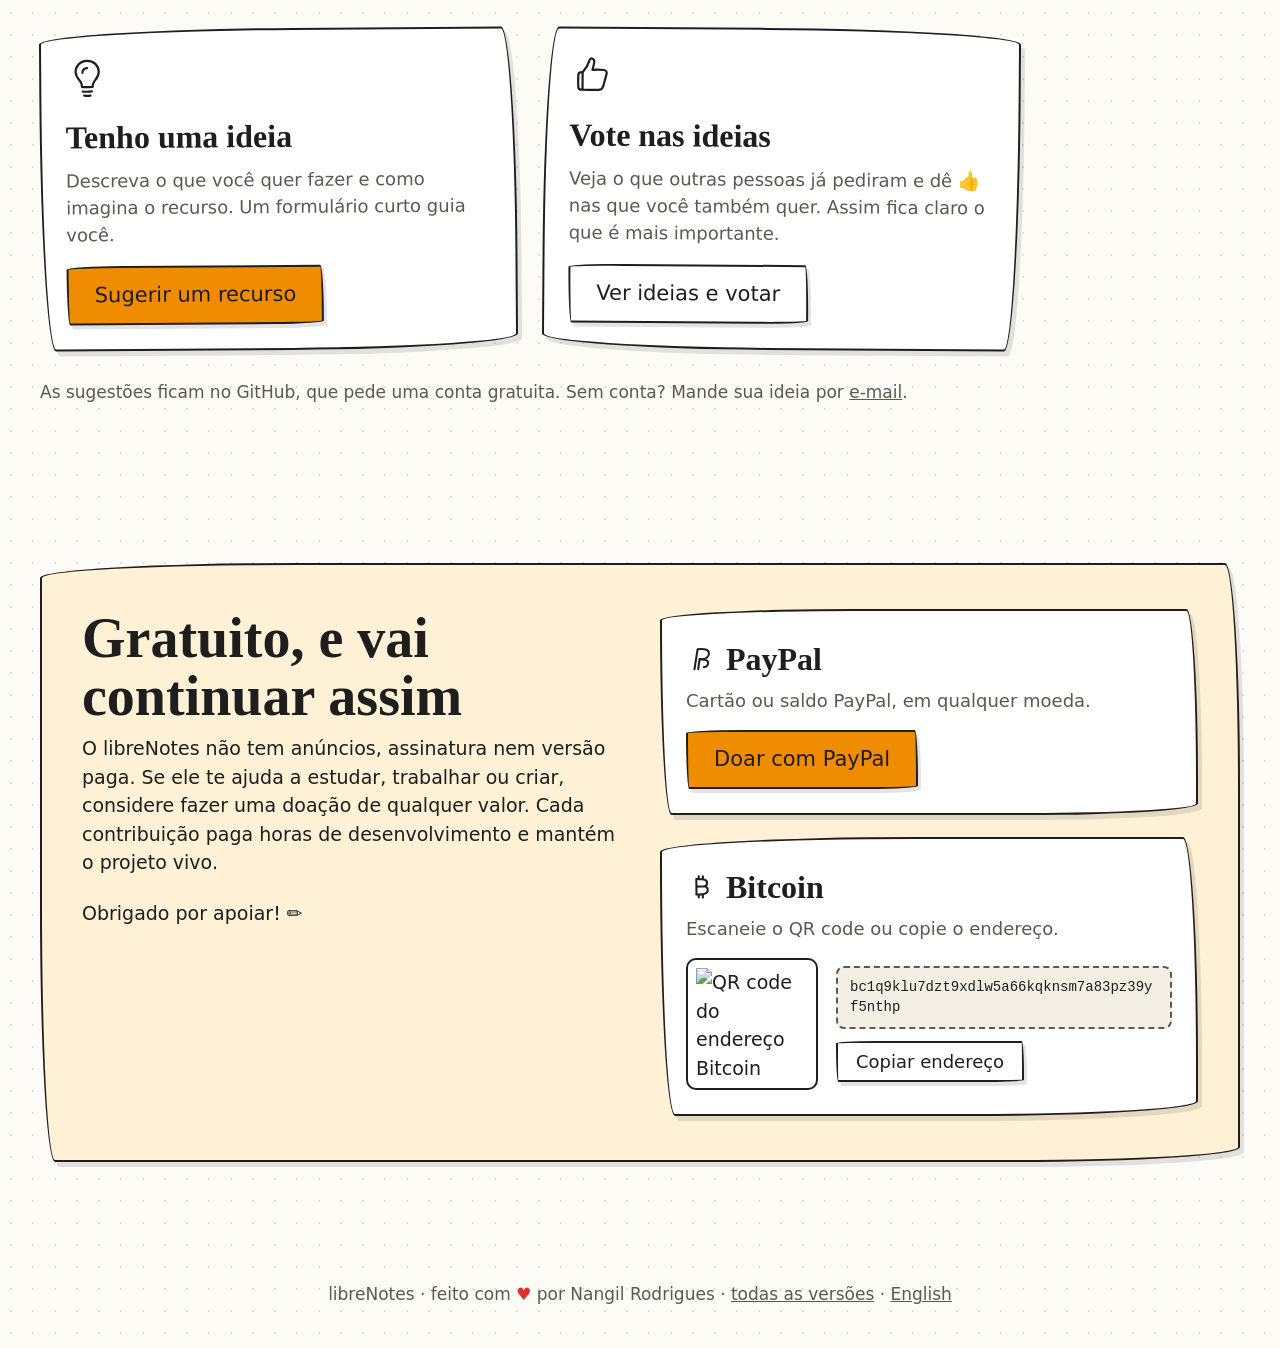
==== commit aed9c7c7: "Site: downloads do topo em três cartões leves e do mesmo tamanho Co-Authored-By: Claude Opus 5.5 <no" ====
--- a/index.html
+++ b/index.html
@@ -115,24 +115,24 @@
       <div>
         <h1>Suas ideias com cara de <span class="hl">caderno</span> desenhado à mão</h1>
         <p class="lead">O app de anotações para Windows, Mac e Linux com quadro infinito para rabiscar, planejar e estudar. Canetas com pressão, anotações em PDF, pastas e onze tipos de papel. Gratuito, sem conta e sem anúncios.</p>
-        <div class="hero-dl sketchy" aria-label="Baixar o libreNotes">
-          <p class="hero-dl-title"><svg viewBox="0 0 24 24" fill="none" stroke="currentColor" stroke-width="2" stroke-linecap="round" stroke-linejoin="round" aria-hidden="true"><path d="M12 3.5c.2 4 .1 8 0 12M7 11.2c1.8 1.6 3.3 3.2 5 4.8 1.6-1.7 3.2-3.4 5-5M4.5 19.5c5 .4 10 .3 15-.1"/></svg>Baixe grátis</p>
-          <div class="hero-os" id="hero-windows">
-            <span class="os-name">Windows</span>
-            <span class="os-links"><a class="btn tiny primary" href="https://github.com/librenotesapp/librenotesapp.github.io/releases/download/v0.1.2/libreNotes-0.1.2-windows-x86_64-setup.exe" data-asset="windows-x86_64-setup.exe">Instalador (.exe)</a> <a class="btn tiny" href="https://github.com/librenotesapp/librenotesapp.github.io/releases/download/v0.1.2/libreNotes-0.1.2-windows-x86_64-portable.zip" data-asset="windows-x86_64-portable.zip">Portátil (.zip)</a></span>
-          </div>
-          <div class="hero-os" id="hero-mac">
-            <span class="os-name">macOS</span>
-            <span class="os-links"><a class="btn tiny primary" href="https://github.com/librenotesapp/librenotesapp.github.io/releases/download/v0.1.2/libreNotes-0.1.2-macos-arm64.dmg" data-asset="macos-arm64.dmg">Apple Silicon (.dmg)</a> <a class="btn tiny" href="https://github.com/librenotesapp/librenotesapp.github.io/releases/download/v0.1.2/libreNotes-0.1.2-macos-x86_64.dmg" data-asset="macos-x86_64.dmg">Intel (.dmg)</a></span>
-            <span class="more">Sem instalar: <a class="link" href="https://github.com/librenotesapp/librenotesapp.github.io/releases/download/v0.1.2/libreNotes-0.1.2-macos-arm64.zip" data-asset="macos-arm64.zip">.zip Apple Silicon</a> · <a class="link" href="https://github.com/librenotesapp/librenotesapp.github.io/releases/download/v0.1.2/libreNotes-0.1.2-macos-x86_64.zip" data-asset="macos-x86_64.zip">.zip Intel</a></span>
-          </div>
-          <div class="hero-os" id="hero-linux">
-            <span class="os-name">Linux</span>
-            <span class="os-links"><a class="btn tiny primary" href="https://github.com/librenotesapp/librenotesapp.github.io/releases/download/v0.1.2/libreNotes-0.1.2-linux-x86_64.AppImage" data-asset="linux-x86_64.AppImage">AppImage (portátil)</a> <a class="btn tiny" href="https://github.com/librenotesapp/librenotesapp.github.io/releases/download/v0.1.2/libreNotes-0.1.2-linux-x86_64.tar.gz" data-asset="linux-x86_64.tar.gz">Instalar (.tar.gz)</a></span>
-          </div>
-          <a class="hero-dl-help link" href="#baixar">Qual escolher? Veja as instruções</a>
-        </div>
-        <p class="meta">Versão <span id="version">0.1.2</span> · Windows · macOS · Linux · também sem instalar</p>
+        <div class="get" aria-label="Baixar o libreNotes grátis">
+          <div class="get-os" id="hero-windows">
+            <svg viewBox="0 0 48 48" fill="none" stroke-width="2.4" stroke-linecap="round" stroke-linejoin="round" aria-hidden="true"><path d="M7 10.5c5-.8 10-1.4 15-2l.2 14.3c-5 .1-10 .2-15 .1zM26 8c5-.7 10-1.3 15-1.8l.1 16.4c-5 .1-10 .2-15 .2zM7 26.6c5-.1 10 0 15.1.1L22 40.5c-5-.6-10-1.2-15-2zM26 26.8c5 0 10 .1 15.1.3l-.1 15c-5-.6-10-1.2-15-1.9z"/></svg>
+            <strong>Windows</strong>
+            <a class="go" href="https://github.com/librenotesapp/librenotesapp.github.io/releases/download/v0.1.2/libreNotes-0.1.2-windows-x86_64-setup.exe" data-asset="windows-x86_64-setup.exe">Instalador</a><a class="alt" href="https://github.com/librenotesapp/librenotesapp.github.io/releases/download/v0.1.2/libreNotes-0.1.2-windows-x86_64-portable.zip" data-asset="windows-x86_64-portable.zip">Portátil</a>
+          </div>
+          <div class="get-os" id="hero-mac">
+            <svg viewBox="0 0 48 48" fill="none" stroke-width="2.4" stroke-linecap="round" stroke-linejoin="round" aria-hidden="true"><path d="M31 13.6c-2.8 0-4.6 1.6-7 1.6s-4-1.5-6.8-1.5C12 13.8 8.6 18.4 8.8 25c.3 7.6 4.6 15.8 9 15.6 2.2-.1 3.4-1.4 6.2-1.4s3.8 1.4 6.2 1.3c3.6-.1 6.4-5.4 7.8-9.4-3.6-1.6-5.2-4.8-5-8.2.2-3 2-5.2 4.2-6.6-1.8-2.2-4-2.8-6.2-2.7zM24.6 12.4c-.2-3.6 2.4-6.6 5.8-7-.1 3.6-2.6 6.8-5.8 7z"/></svg>
+            <strong>macOS</strong>
+            <a class="go" href="https://github.com/librenotesapp/librenotesapp.github.io/releases/download/v0.1.2/libreNotes-0.1.2-macos-arm64.dmg" data-asset="macos-arm64.dmg">Apple Silicon</a><a class="alt" href="https://github.com/librenotesapp/librenotesapp.github.io/releases/download/v0.1.2/libreNotes-0.1.2-macos-x86_64.dmg" data-asset="macos-x86_64.dmg">Intel</a>
+          </div>
+          <div class="get-os" id="hero-linux">
+            <svg viewBox="0 0 48 48" fill="none" stroke-width="2.4" stroke-linecap="round" stroke-linejoin="round" aria-hidden="true"><path d="M24 5.5c-5 .1-7.6 4-7.4 9.4.1 3-1 5.4-3 8.4-2.6 3.8-4.4 8-3.6 11.4M24 5.5c5 0 7.4 4.2 7.3 9.6-.1 3 1 5.2 3 8.2 2.6 3.8 4.4 8 3.6 11.4"/><path d="M10 34.7c-1.6 2.6.4 4.8 4.4 5.6 3 .6 4.6 2.4 6.4 2.2 1.6-.2 2-1.6 3.2-1.6s1.8 1.4 3.4 1.6c1.8.2 3.4-1.6 6.4-2.2 4-.8 6-3 4.4-5.6M21 13.6h.1M27 13.6h.1M21.4 18c1.6 1.2 3.6 1.2 5.2 0"/></svg>
+            <strong>Linux</strong>
+            <a class="go" href="https://github.com/librenotesapp/librenotesapp.github.io/releases/download/v0.1.2/libreNotes-0.1.2-linux-x86_64.AppImage" data-asset="linux-x86_64.AppImage">AppImage</a><a class="alt" href="https://github.com/librenotesapp/librenotesapp.github.io/releases/download/v0.1.2/libreNotes-0.1.2-linux-x86_64.tar.gz" data-asset="linux-x86_64.tar.gz">Instalar (.tar.gz)</a>
+          </div>
+        </div>
+        <p class="meta">Grátis, sem conta · <a href="#baixar">mais opções e instruções</a> · versão <span id="version">0.1.2</span></p>
       </div>
       <div class="shot">
         <img src="assets/img/editor.webp" width="2560" height="1440" fetchpriority="high" alt="Editor do libreNotes com um mapa mental desenhado à mão e o painel de canetas aberto">
--- a/assets/style.css
+++ b/assets/style.css
@@ -167,22 +167,27 @@
   border: 2px dashed var(--ink-soft);
 }
 .btn.small { font-size: 18px; padding: 8px 18px; }
-.btn.soon, a.link.soon { opacity: .55; }
+.btn.soon, a.link.soon, .get-os a.soon { opacity: .55; }
 .btn.soon.primary { background: var(--card); }
 .btn.tiny { font-size: 16px; padding: 5px 12px; box-shadow: 2px 3px 0 var(--shadow); }
 
-/* Topo: todas as opções de download. */
-.hero-dl { background: var(--card); padding: 16px 18px; display: grid; gap: 10px; max-width: 34em; }
-.hero-dl-title { display: flex; align-items: center; gap: 8px; margin: 0; font-family: var(--hand); font-size: 30px; line-height: 1; }
-.hero-dl-title svg { width: 24px; height: 24px; }
-.hero-os { display: grid; grid-template-columns: 84px 1fr; gap: 4px 10px; align-items: center; padding: 6px 8px; border-radius: 10px; }
-.hero-os.current { background: var(--accent-wash); }
-.hero-os .os-name { font-weight: 700; font-size: 18px; }
-.hero-os .os-links { display: flex; flex-wrap: wrap; gap: 8px; }
-.hero-os .more { grid-column: 2; font-size: 15px; color: var(--ink-soft); }
-.hero-dl a.link, .hero-os a.link { color: var(--ink); text-decoration: underline wavy var(--accent); text-underline-offset: 4px; }
-.hero-dl-help { font-size: 16px; justify-self: start; }
-@media (max-width: 480px) { .hero-os { grid-template-columns: 1fr; } .hero-os .more { grid-column: 1; } }
+/* Topo: os três sistemas, lado a lado e do mesmo tamanho. */
+.get { display: grid; grid-template-columns: repeat(3, 1fr); gap: 12px; max-width: 32em; }
+.get-os {
+  display: flex; flex-direction: column; align-items: flex-start; gap: 4px;
+  padding: 12px 14px; background: var(--card); border: 2px solid var(--ink); border-radius: var(--sketch);
+  box-shadow: 2px 3px 0 var(--shadow);
+}
+.get-os:nth-child(2) { border-radius: var(--sketch-2); }
+.get-os.current { border-color: var(--accent); box-shadow: 3px 4px 0 var(--accent); }
+.get-os svg { width: 28px; height: 28px; stroke: var(--ink); margin-bottom: 2px; }
+.get-os strong { font-family: var(--hand); font-size: 26px; line-height: 1; margin-bottom: 4px; }
+.get-os a { font-size: 17px; color: var(--ink); text-decoration: none; line-height: 1.25; }
+.get-os a.go { font-weight: 700; text-decoration: underline wavy var(--accent); text-underline-offset: 4px; }
+.get-os a.alt { color: var(--ink-soft); }
+.get-os a:hover { color: var(--accent); }
+.meta a { color: inherit; }
+@media (max-width: 420px) { .get { grid-template-columns: 1fr; } .get-os { flex-direction: row; flex-wrap: wrap; align-items: center; column-gap: 14px; } }
 .copied { color: var(--accent); font-size: 17px; margin-left: 10px; opacity: 0; transition: opacity .2s; }
 .copied.show { opacity: 1; }
 
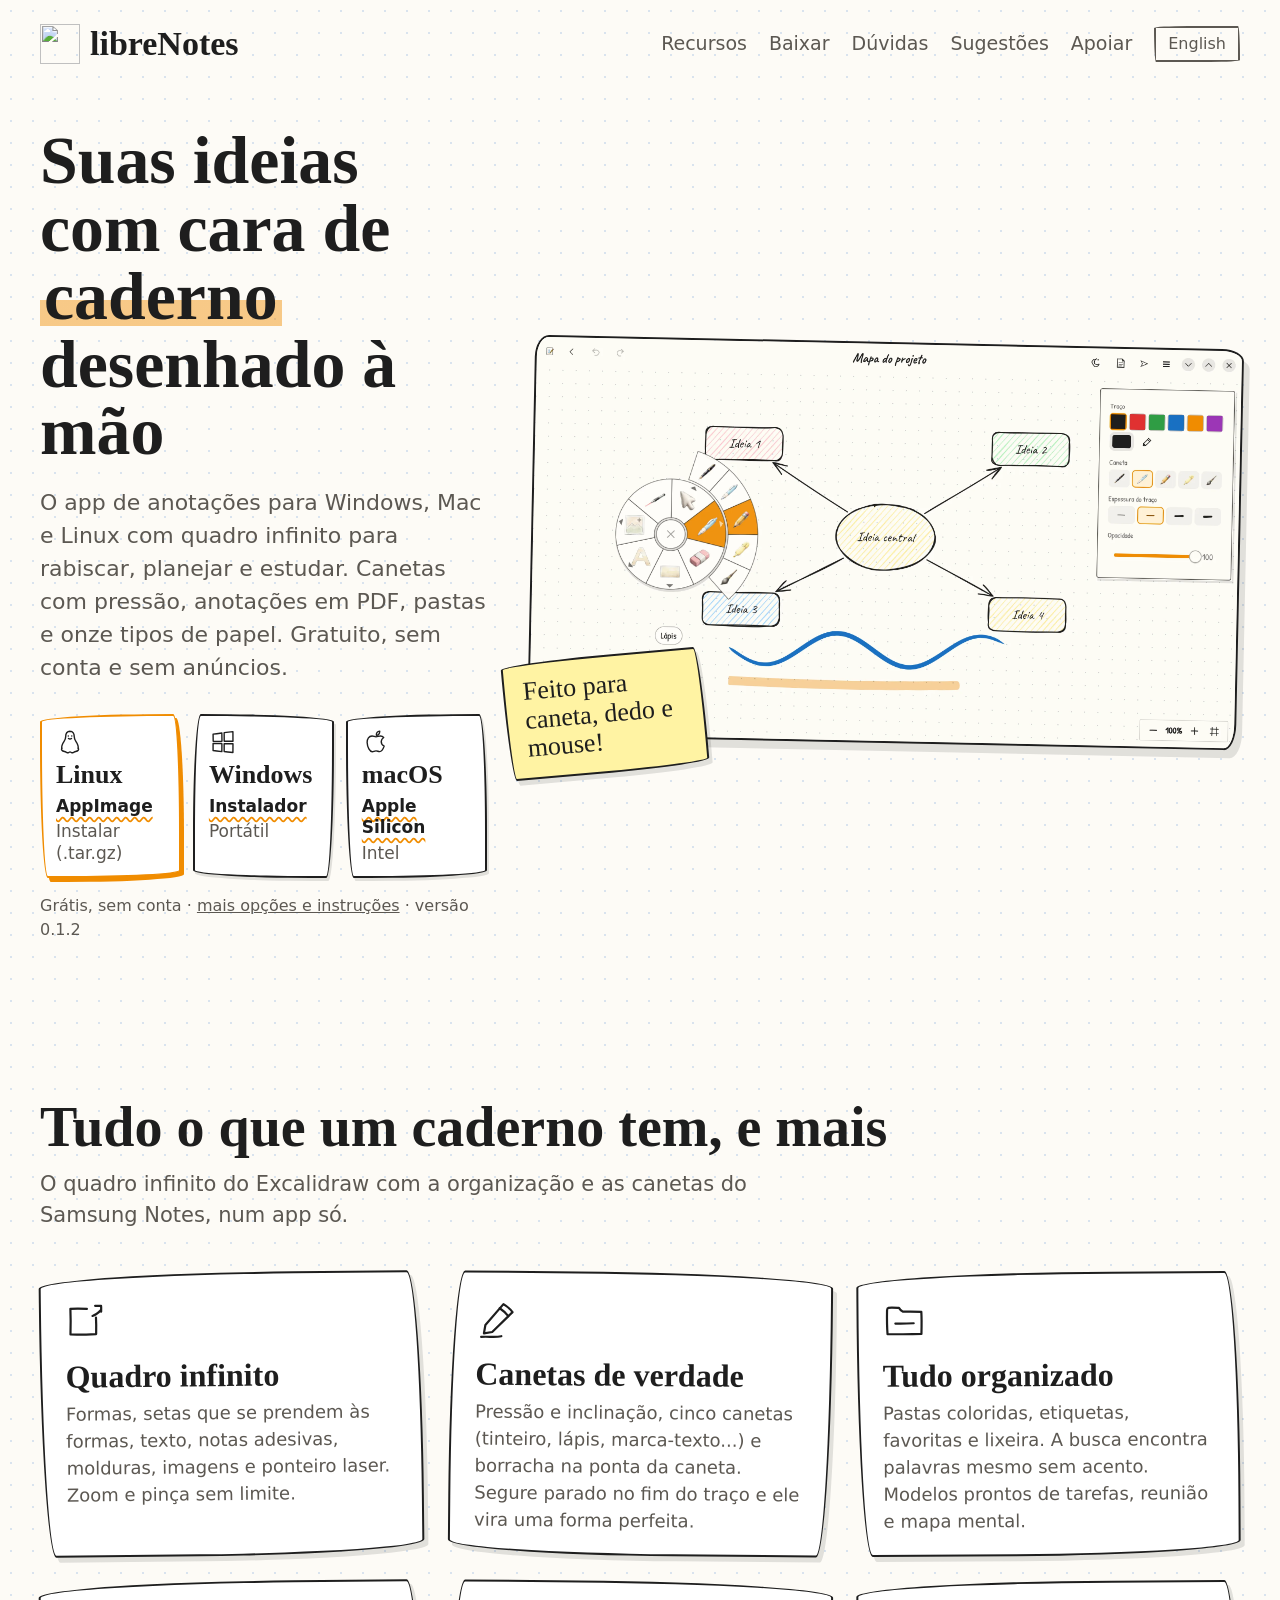
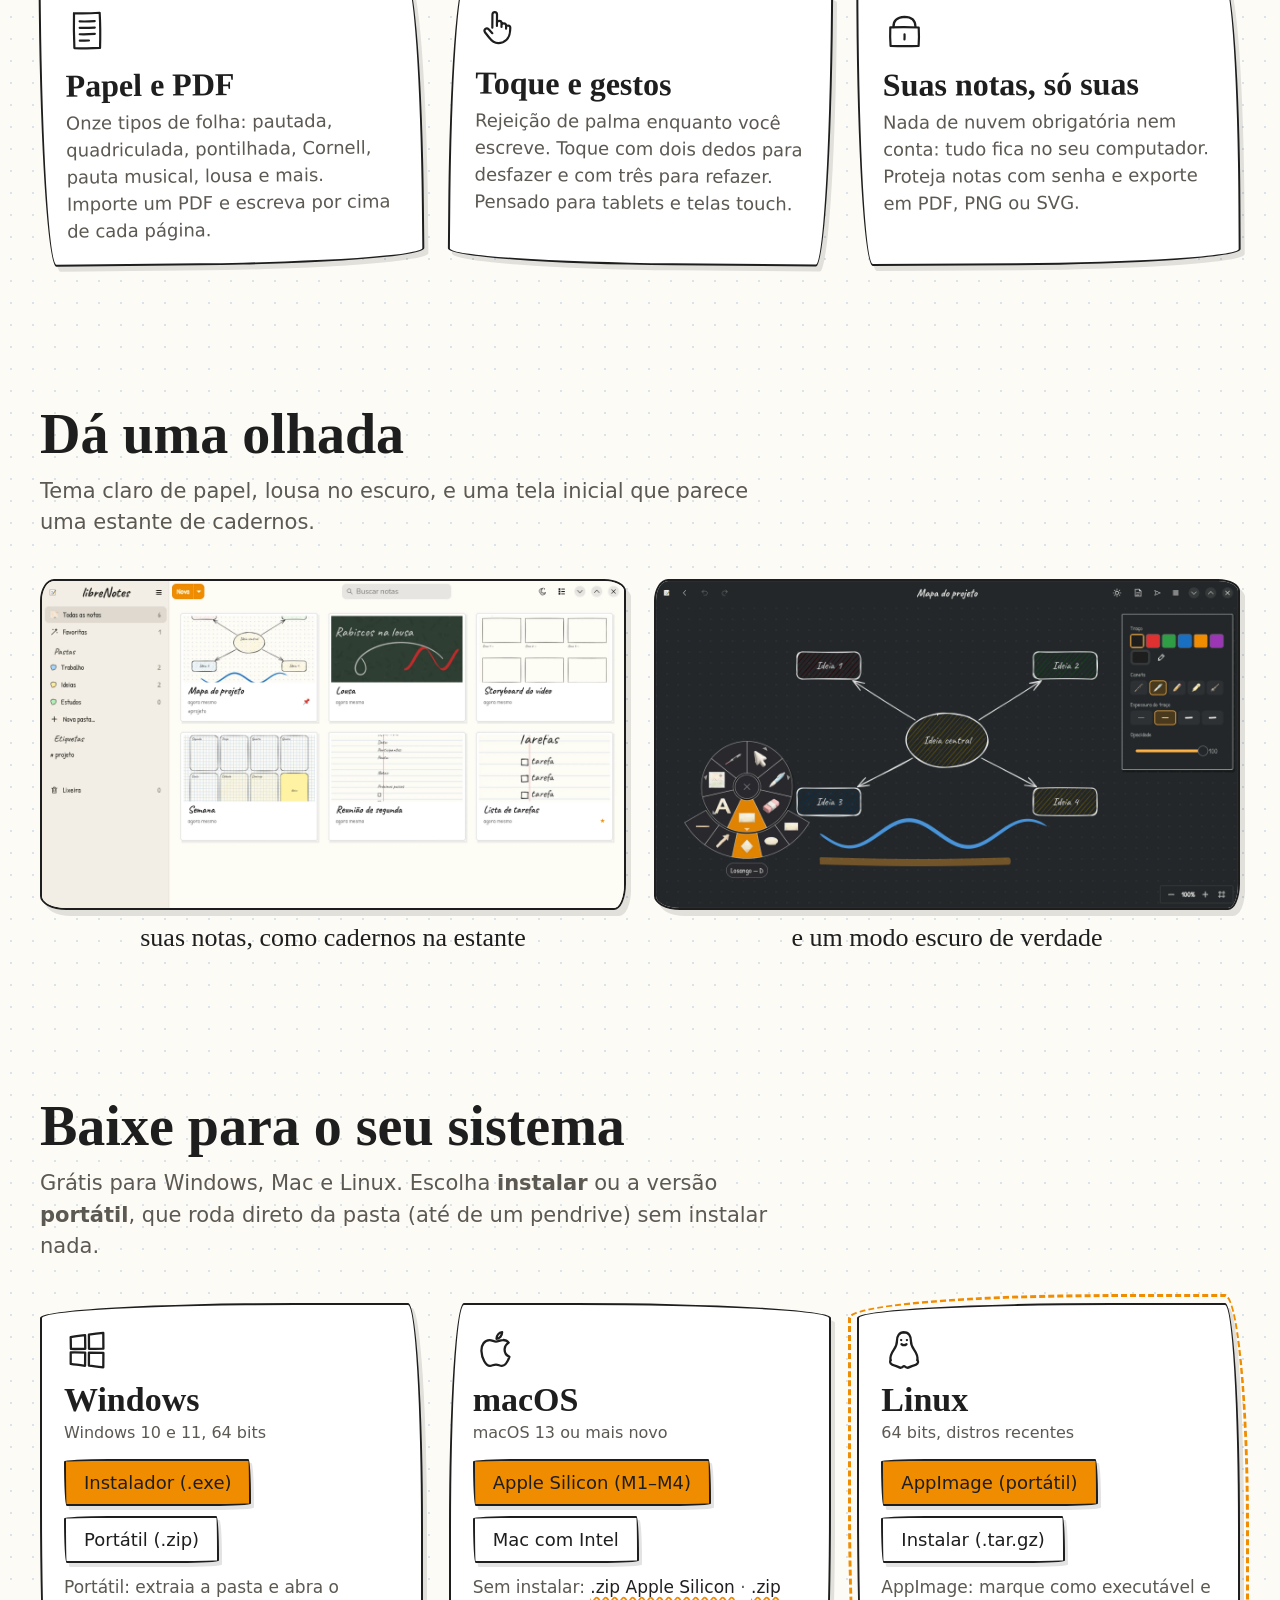
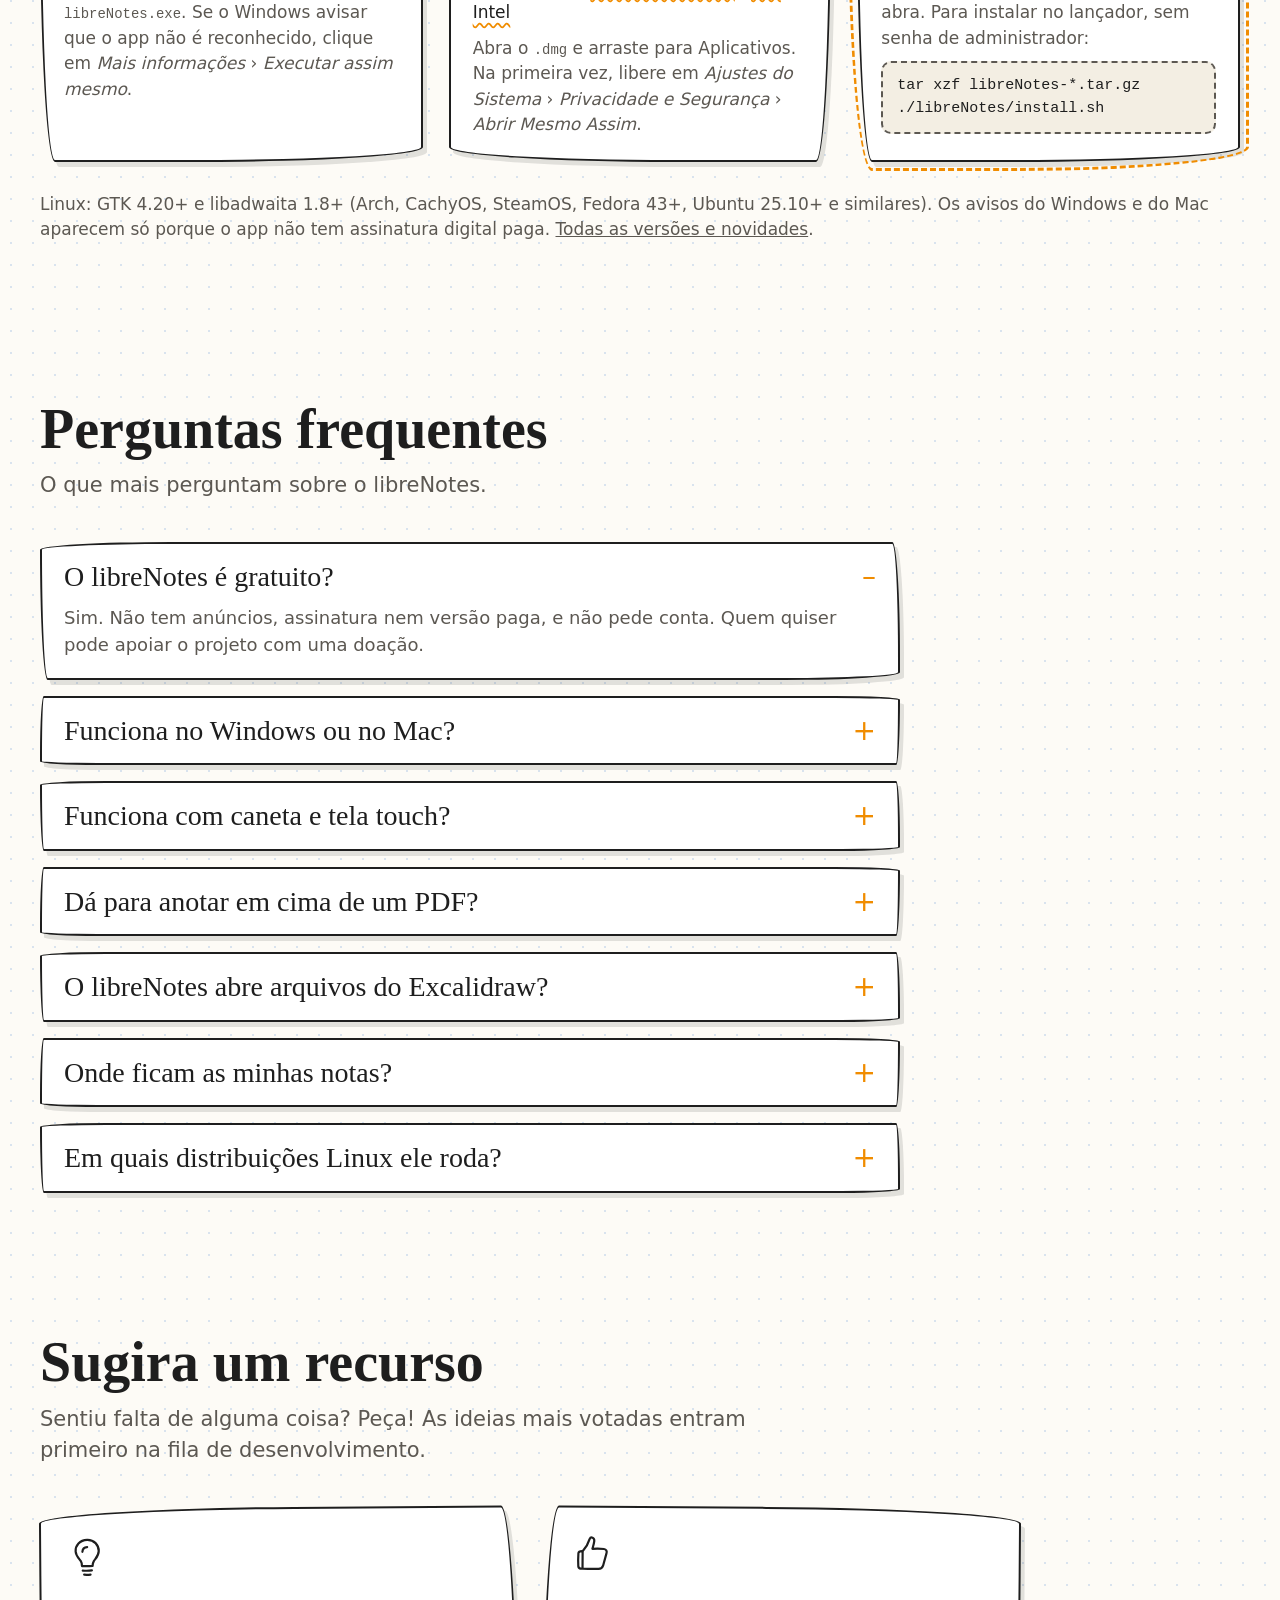
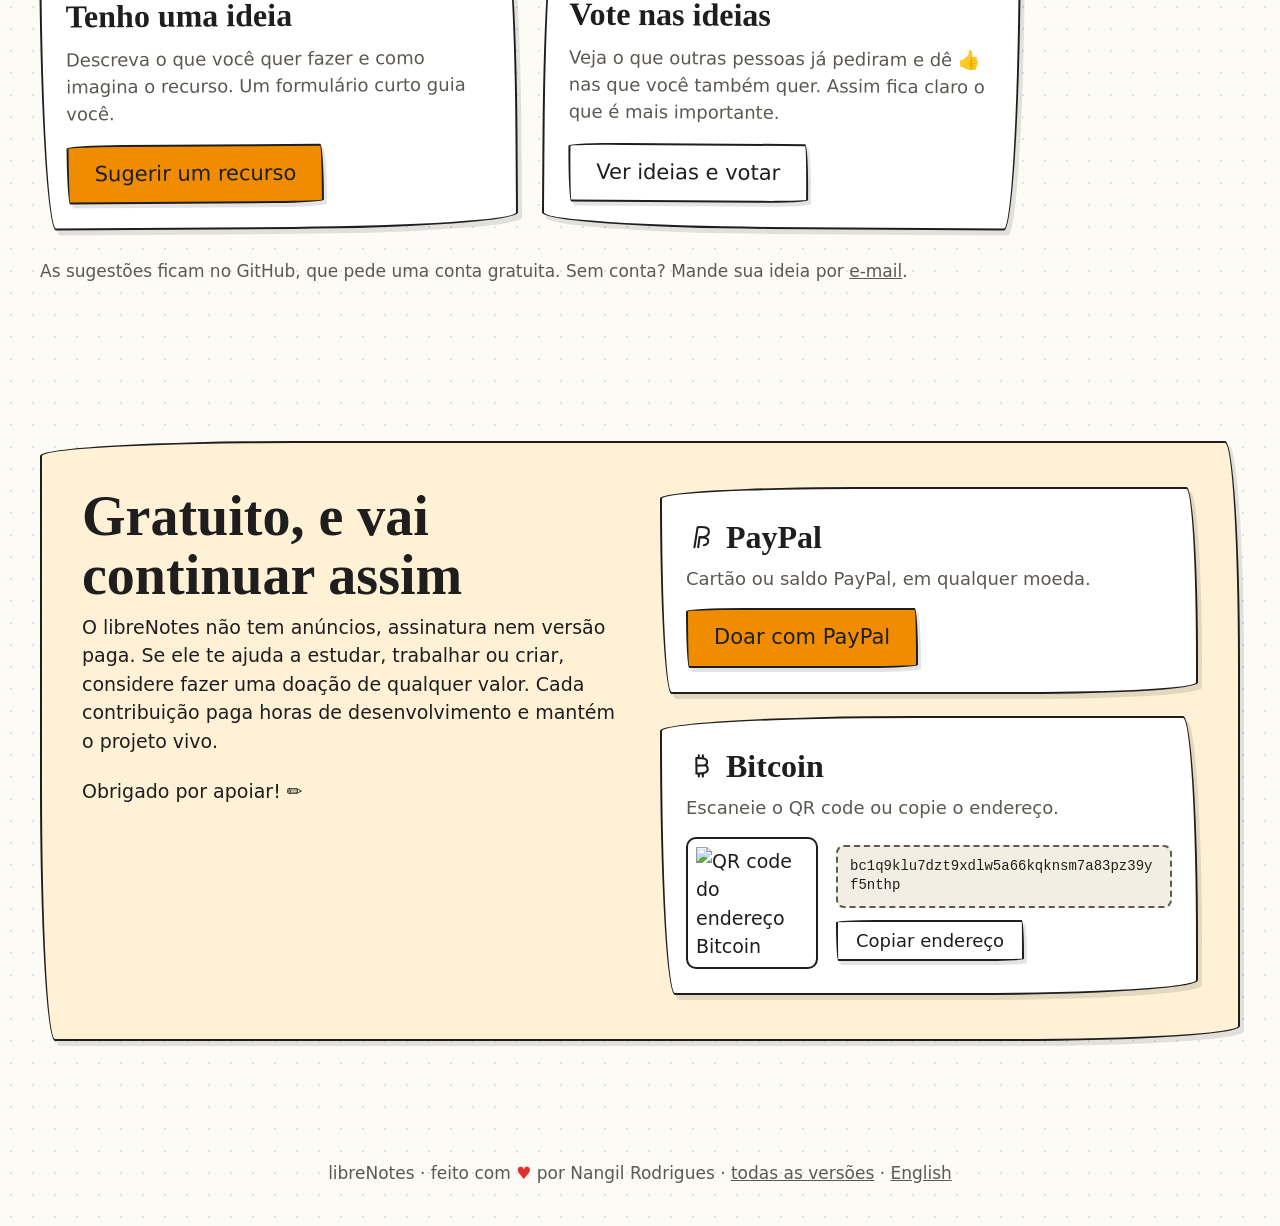
==== commit a7e7c1f2: "Site: capturas novas com o menu pizza e os ícones ilustrados Co-Authored-By: Claude Opus 5.5 <norepl" ====
--- a/index.html
+++ b/index.html
@@ -135,7 +135,7 @@
         <p class="meta">Grátis, sem conta · <a href="#baixar">mais opções e instruções</a> · versão <span id="version">0.1.2</span></p>
       </div>
       <div class="shot">
-        <img src="assets/img/editor.webp" width="2560" height="1440" fetchpriority="high" alt="Editor do libreNotes com um mapa mental desenhado à mão e o painel de canetas aberto">
+        <img src="assets/img/editor.webp" width="2560" height="1440" fetchpriority="high" alt="Editor do libreNotes com um mapa mental desenhado à mão, o menu pizza de ferramentas aberto nas canetas e o painel de propriedades">
         <div class="sticky-note sketchy">Feito para caneta, dedo e mouse!</div>
       </div>
     </div>
@@ -191,7 +191,7 @@
         </figure>
         <div class="stack">
           <figure>
-            <img src="assets/img/editor-dark.webp" width="2560" height="1440" loading="lazy" alt="Editor do libreNotes no tema escuro, com o mapa mental em lousa">
+            <img src="assets/img/editor-dark.webp" width="2560" height="1440" loading="lazy" alt="Editor do libreNotes no tema escuro, com o mapa mental em lousa e o menu pizza aberto nas formas">
             <figcaption>e um modo escuro de verdade</figcaption>
           </figure>
         </div>
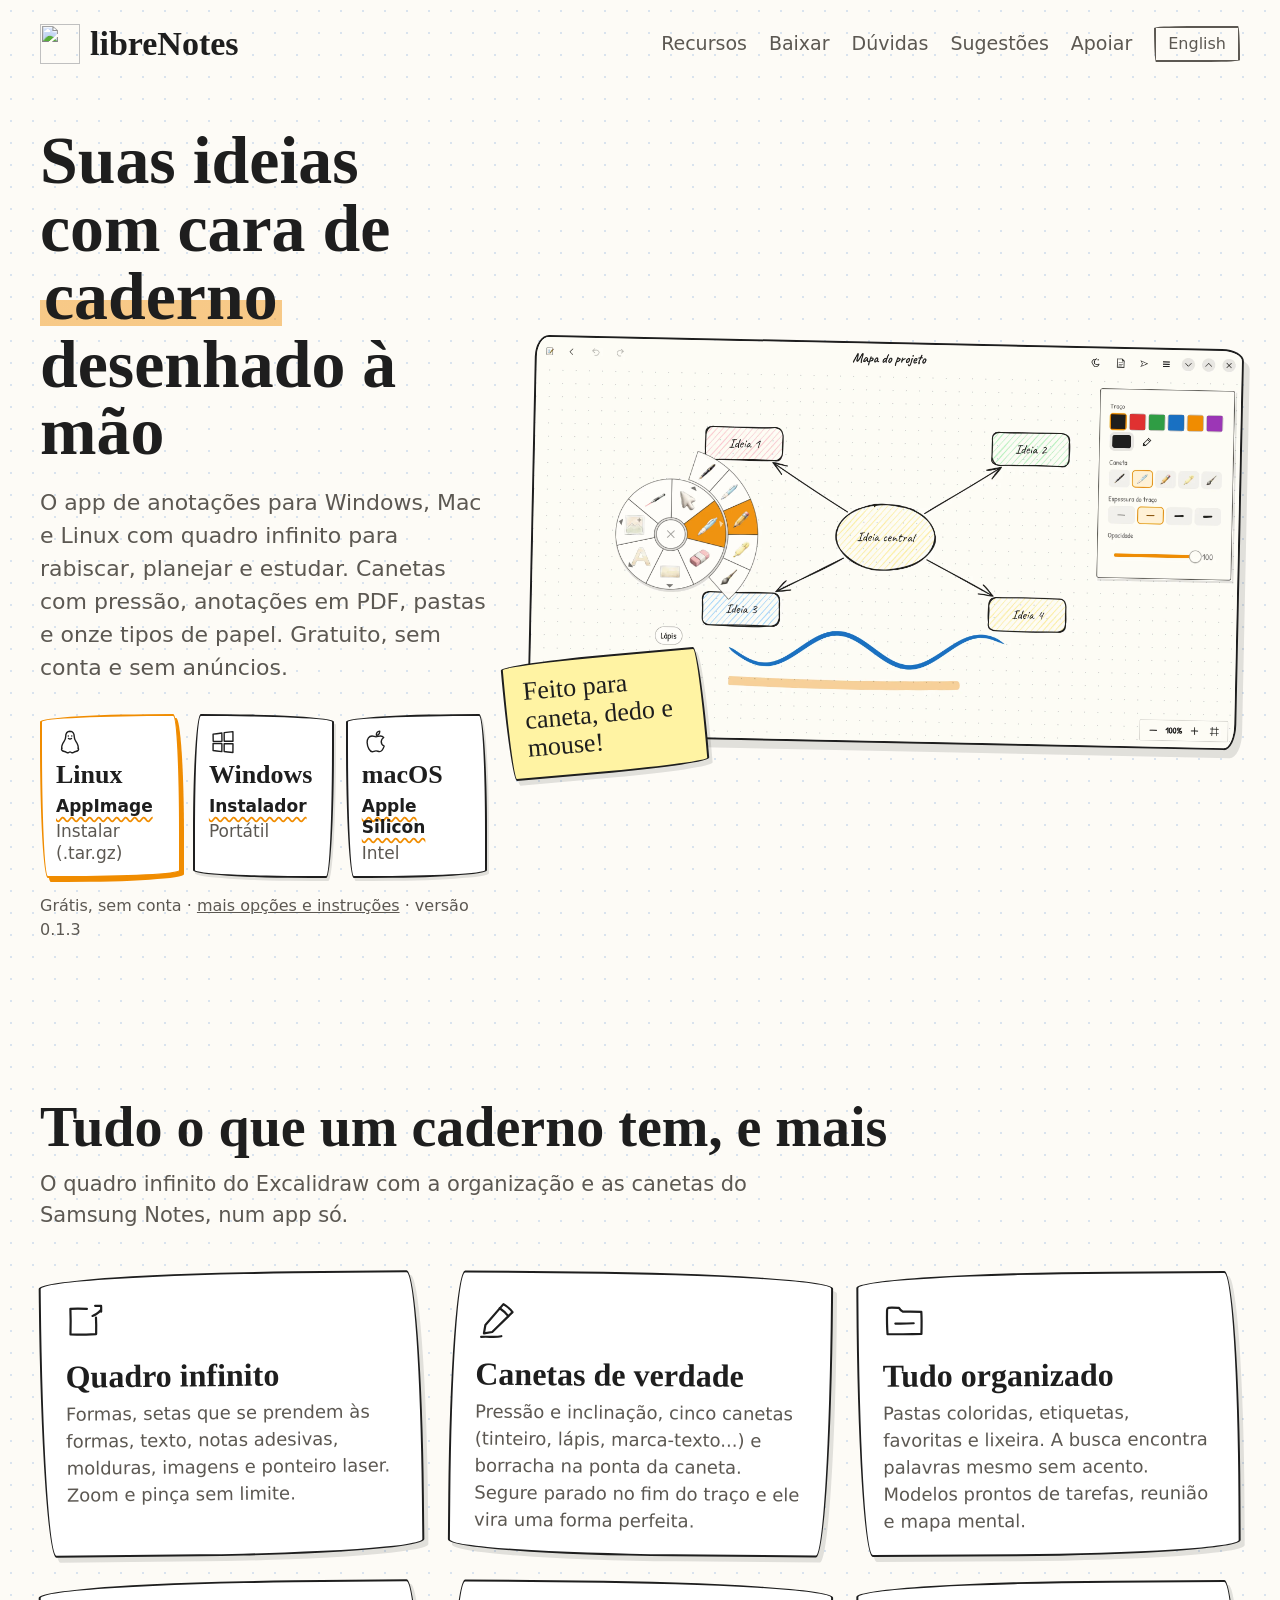
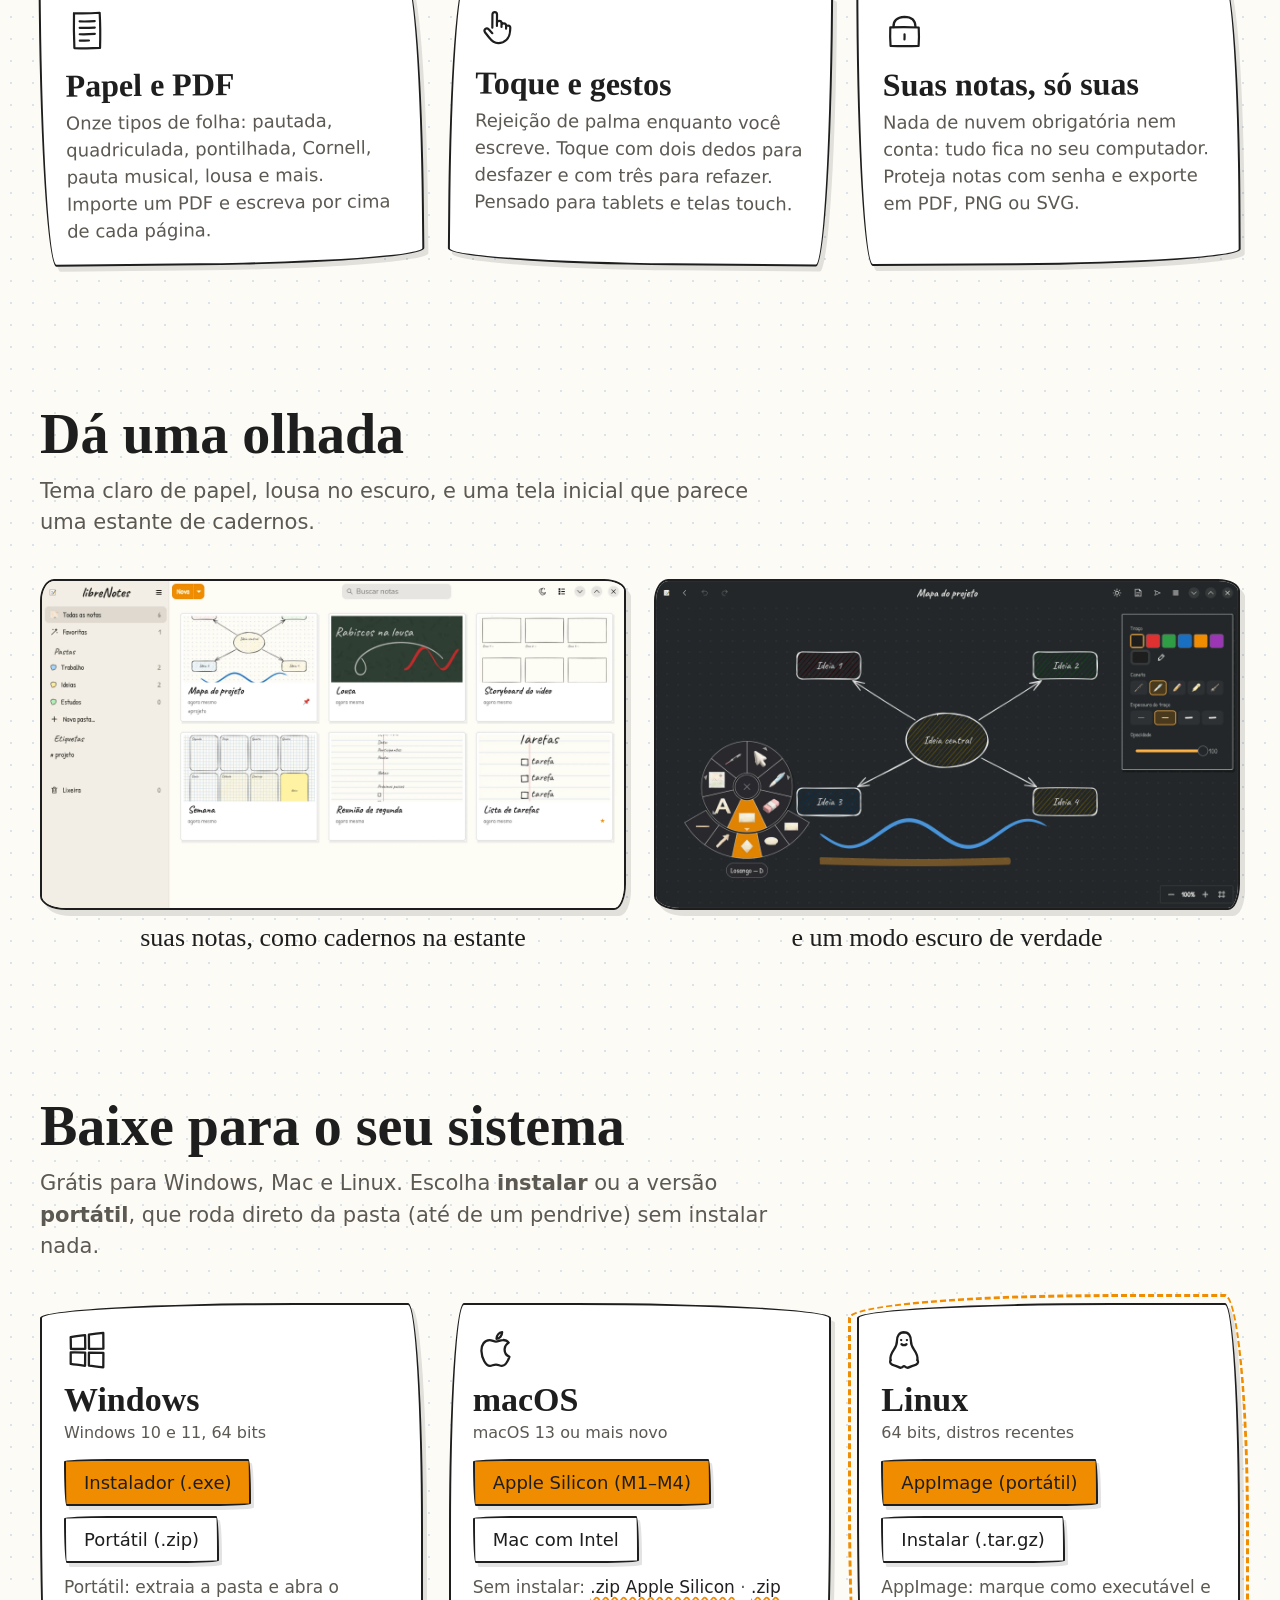
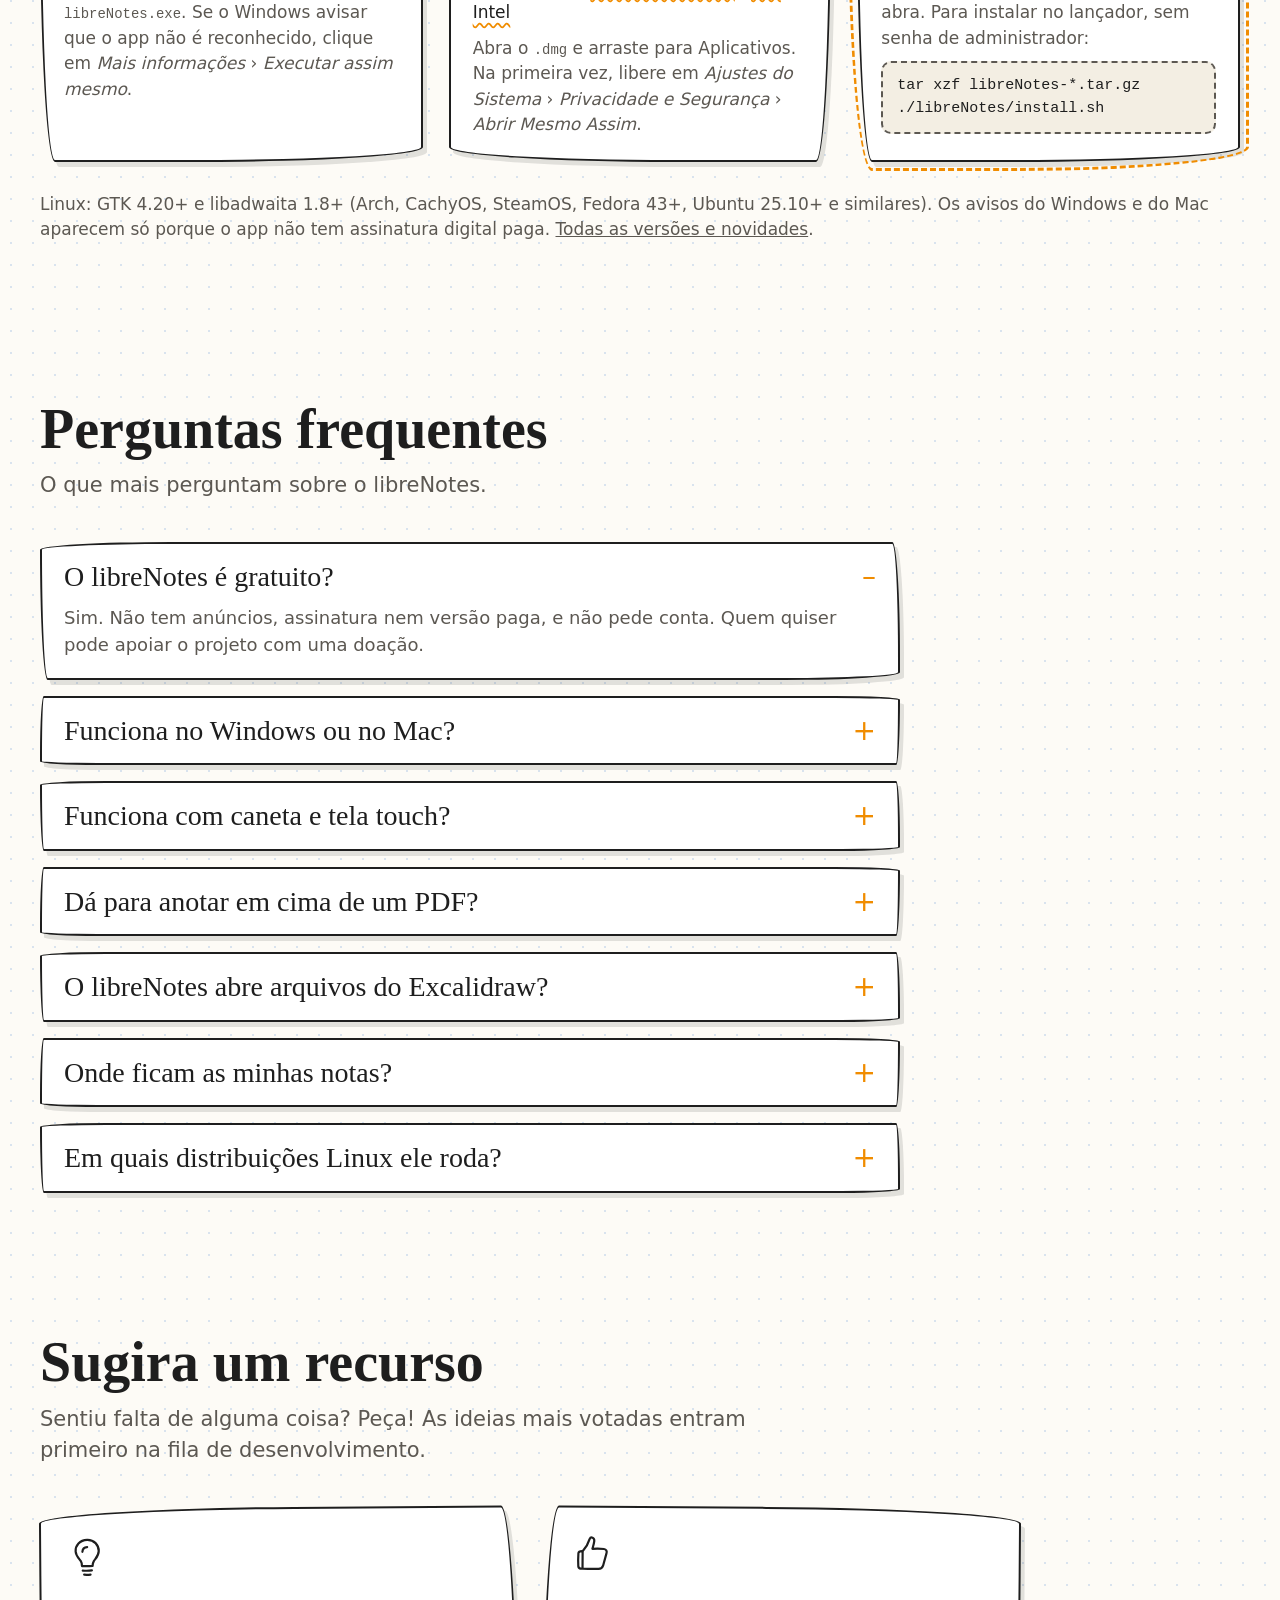
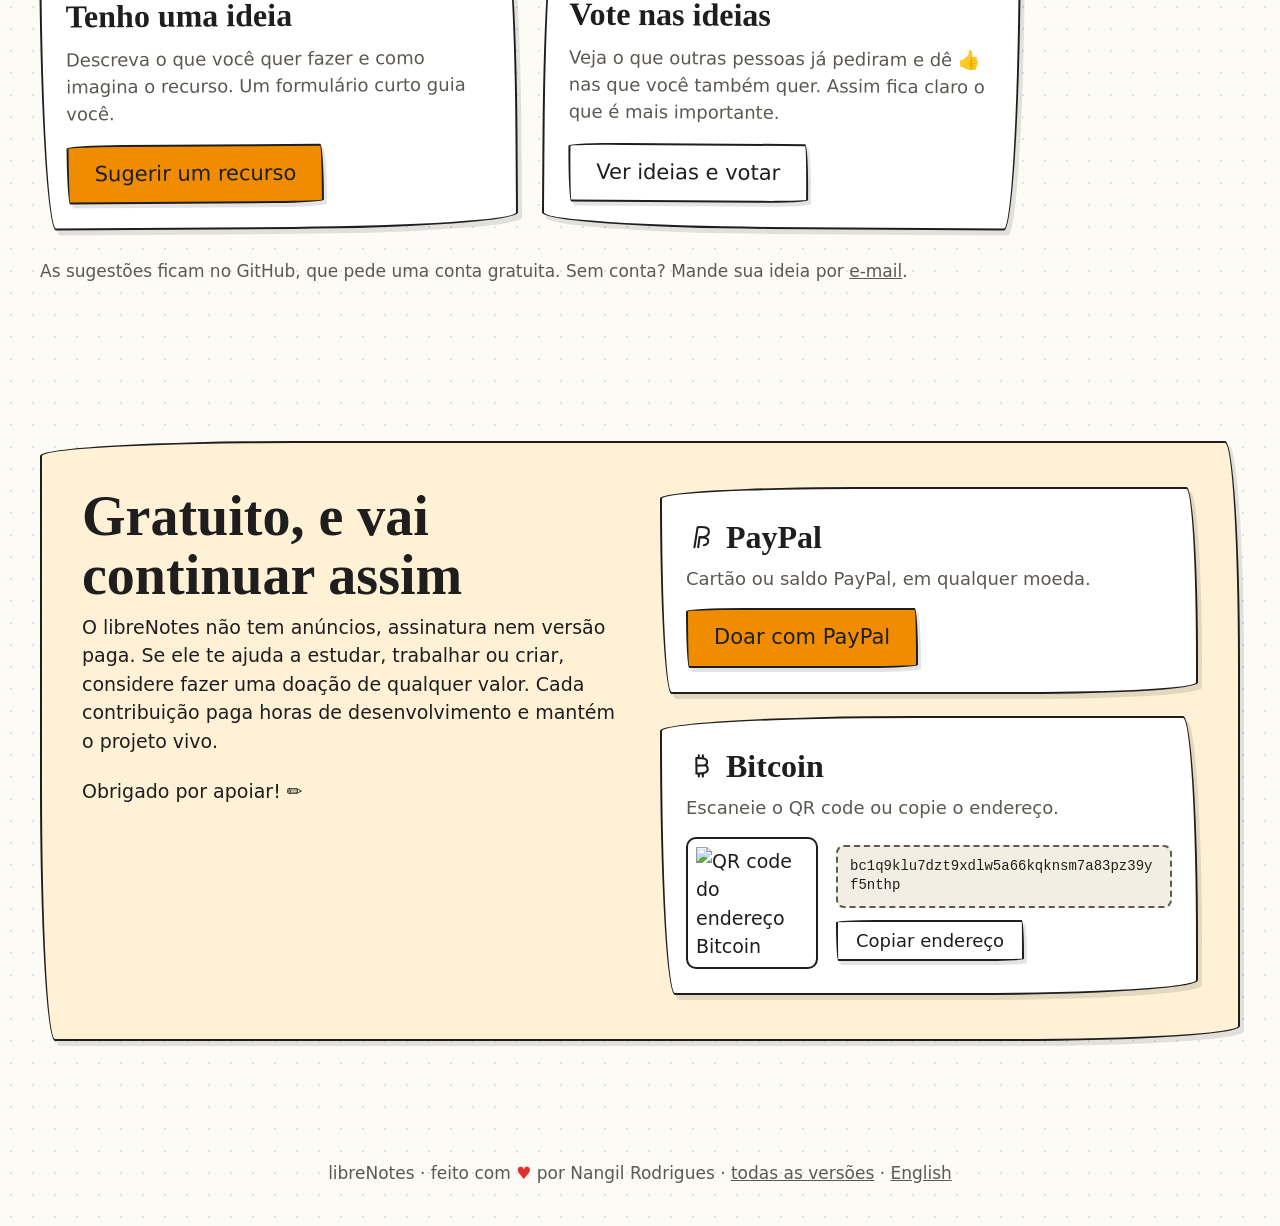
==== commit 7db4a524: "Versão 0.1.3 para Linux; Windows e Mac seguem na 0.1.2 Os links que não estão na Release mais nova m" ====
--- a/index.html
+++ b/index.html
@@ -45,7 +45,7 @@
   "applicationCategory": "ProductivityApplication",
   "applicationSubCategory": "Note-taking",
   "operatingSystem": "Windows 10, Windows 11, macOS 13+, Linux",
-  "softwareVersion": "0.1.2",
+  "softwareVersion": "0.1.3",
   "inLanguage": ["pt-BR", "en"],
   "downloadUrl": "https://github.com/librenotesapp/librenotesapp.github.io/releases/latest",
   "installUrl": "https://librenotesapp.github.io/#instalar",
@@ -124,15 +124,15 @@
           <div class="get-os" id="hero-mac">
             <svg viewBox="0 0 48 48" fill="none" stroke-width="2.4" stroke-linecap="round" stroke-linejoin="round" aria-hidden="true"><path d="M31 13.6c-2.8 0-4.6 1.6-7 1.6s-4-1.5-6.8-1.5C12 13.8 8.6 18.4 8.8 25c.3 7.6 4.6 15.8 9 15.6 2.2-.1 3.4-1.4 6.2-1.4s3.8 1.4 6.2 1.3c3.6-.1 6.4-5.4 7.8-9.4-3.6-1.6-5.2-4.8-5-8.2.2-3 2-5.2 4.2-6.6-1.8-2.2-4-2.8-6.2-2.7zM24.6 12.4c-.2-3.6 2.4-6.6 5.8-7-.1 3.6-2.6 6.8-5.8 7z"/></svg>
             <strong>macOS</strong>
-            <a class="go" href="https://github.com/librenotesapp/librenotesapp.github.io/releases/download/v0.1.2/libreNotes-0.1.2-macos-arm64.dmg" data-asset="macos-arm64.dmg">Apple Silicon</a><a class="alt" href="https://github.com/librenotesapp/librenotesapp.github.io/releases/download/v0.1.2/libreNotes-0.1.2-macos-x86_64.dmg" data-asset="macos-x86_64.dmg">Intel</a>
+            <a class="go" href="https://github.com/librenotesapp/librenotesapp.github.io/releases/download/v0.1.2/libreNotes-0.1.2-macos-arm64.dmg" data-asset="macos-arm64.dmg">Apple Silicon</a><a class="alt" href="https://github.com/librenotesapp/librenotesapp.github.io/releases/latest" data-asset="macos-x86_64.dmg" data-soon>Intel</a>
           </div>
           <div class="get-os" id="hero-linux">
             <svg viewBox="0 0 48 48" fill="none" stroke-width="2.4" stroke-linecap="round" stroke-linejoin="round" aria-hidden="true"><path d="M24 5.5c-5 .1-7.6 4-7.4 9.4.1 3-1 5.4-3 8.4-2.6 3.8-4.4 8-3.6 11.4M24 5.5c5 0 7.4 4.2 7.3 9.6-.1 3 1 5.2 3 8.2 2.6 3.8 4.4 8 3.6 11.4"/><path d="M10 34.7c-1.6 2.6.4 4.8 4.4 5.6 3 .6 4.6 2.4 6.4 2.2 1.6-.2 2-1.6 3.2-1.6s1.8 1.4 3.4 1.6c1.8.2 3.4-1.6 6.4-2.2 4-.8 6-3 4.4-5.6M21 13.6h.1M27 13.6h.1M21.4 18c1.6 1.2 3.6 1.2 5.2 0"/></svg>
             <strong>Linux</strong>
-            <a class="go" href="https://github.com/librenotesapp/librenotesapp.github.io/releases/download/v0.1.2/libreNotes-0.1.2-linux-x86_64.AppImage" data-asset="linux-x86_64.AppImage">AppImage</a><a class="alt" href="https://github.com/librenotesapp/librenotesapp.github.io/releases/download/v0.1.2/libreNotes-0.1.2-linux-x86_64.tar.gz" data-asset="linux-x86_64.tar.gz">Instalar (.tar.gz)</a>
-          </div>
-        </div>
-        <p class="meta">Grátis, sem conta · <a href="#baixar">mais opções e instruções</a> · versão <span id="version">0.1.2</span></p>
+            <a class="go" href="https://github.com/librenotesapp/librenotesapp.github.io/releases/download/v0.1.3/libreNotes-0.1.3-linux-x86_64.AppImage" data-asset="linux-x86_64.AppImage">AppImage</a><a class="alt" href="https://github.com/librenotesapp/librenotesapp.github.io/releases/download/v0.1.3/libreNotes-0.1.3-linux-x86_64.tar.gz" data-asset="linux-x86_64.tar.gz">Instalar (.tar.gz)</a>
+          </div>
+        </div>
+        <p class="meta">Grátis, sem conta · <a href="#baixar">mais opções e instruções</a> · versão <span id="version">0.1.3</span></p>
       </div>
       <div class="shot">
         <img src="assets/img/editor.webp" width="2560" height="1440" fetchpriority="high" alt="Editor do libreNotes com um mapa mental desenhado à mão, o menu pizza de ferramentas aberto nas canetas e o painel de propriedades">
@@ -220,9 +220,9 @@
           <p class="os-req">macOS 13 ou mais novo</p>
           <div class="dl">
             <a class="btn small primary" href="https://github.com/librenotesapp/librenotesapp.github.io/releases/download/v0.1.2/libreNotes-0.1.2-macos-arm64.dmg" data-asset="macos-arm64.dmg">Apple Silicon (M1–M4)</a>
-            <a class="btn small" href="https://github.com/librenotesapp/librenotesapp.github.io/releases/download/v0.1.2/libreNotes-0.1.2-macos-x86_64.dmg" data-asset="macos-x86_64.dmg">Mac com Intel</a>
-          </div>
-          <p class="alt">Sem instalar: <a class="link" href="https://github.com/librenotesapp/librenotesapp.github.io/releases/download/v0.1.2/libreNotes-0.1.2-macos-arm64.zip" data-asset="macos-arm64.zip">.zip Apple Silicon</a> · <a class="link" href="https://github.com/librenotesapp/librenotesapp.github.io/releases/download/v0.1.2/libreNotes-0.1.2-macos-x86_64.zip" data-asset="macos-x86_64.zip">.zip Intel</a></p>
+            <a class="btn small" href="https://github.com/librenotesapp/librenotesapp.github.io/releases/latest" data-asset="macos-x86_64.dmg" data-soon>Mac com Intel</a>
+          </div>
+          <p class="alt">Sem instalar: <a class="link" href="https://github.com/librenotesapp/librenotesapp.github.io/releases/download/v0.1.2/libreNotes-0.1.2-macos-arm64.zip" data-asset="macos-arm64.zip">.zip Apple Silicon</a> · <a class="link" href="https://github.com/librenotesapp/librenotesapp.github.io/releases/latest" data-asset="macos-x86_64.zip" data-soon>.zip Intel</a></p>
           <p>Abra o <code>.dmg</code> e arraste para Aplicativos. Na primeira vez, libere em <em>Ajustes do Sistema</em> › <em>Privacidade e Segurança</em> › <em>Abrir Mesmo Assim</em>.</p>
         </div>
         <div class="platform sketchy" id="os-linux">
@@ -230,8 +230,8 @@
           <h3>Linux</h3>
           <p class="os-req">64 bits, distros recentes</p>
           <div class="dl">
-            <a class="btn small primary" href="https://github.com/librenotesapp/librenotesapp.github.io/releases/download/v0.1.2/libreNotes-0.1.2-linux-x86_64.AppImage" data-asset="linux-x86_64.AppImage">AppImage (portátil)</a>
-            <a class="btn small" href="https://github.com/librenotesapp/librenotesapp.github.io/releases/download/v0.1.2/libreNotes-0.1.2-linux-x86_64.tar.gz" data-asset="linux-x86_64.tar.gz">Instalar (.tar.gz)</a>
+            <a class="btn small primary" href="https://github.com/librenotesapp/librenotesapp.github.io/releases/download/v0.1.3/libreNotes-0.1.3-linux-x86_64.AppImage" data-asset="linux-x86_64.AppImage">AppImage (portátil)</a>
+            <a class="btn small" href="https://github.com/librenotesapp/librenotesapp.github.io/releases/download/v0.1.3/libreNotes-0.1.3-linux-x86_64.tar.gz" data-asset="linux-x86_64.tar.gz">Instalar (.tar.gz)</a>
           </div>
           <p>AppImage: marque como executável e abra. Para instalar no lançador, sem senha de administrador:</p>
           <pre>tar xzf libreNotes-*.tar.gz
